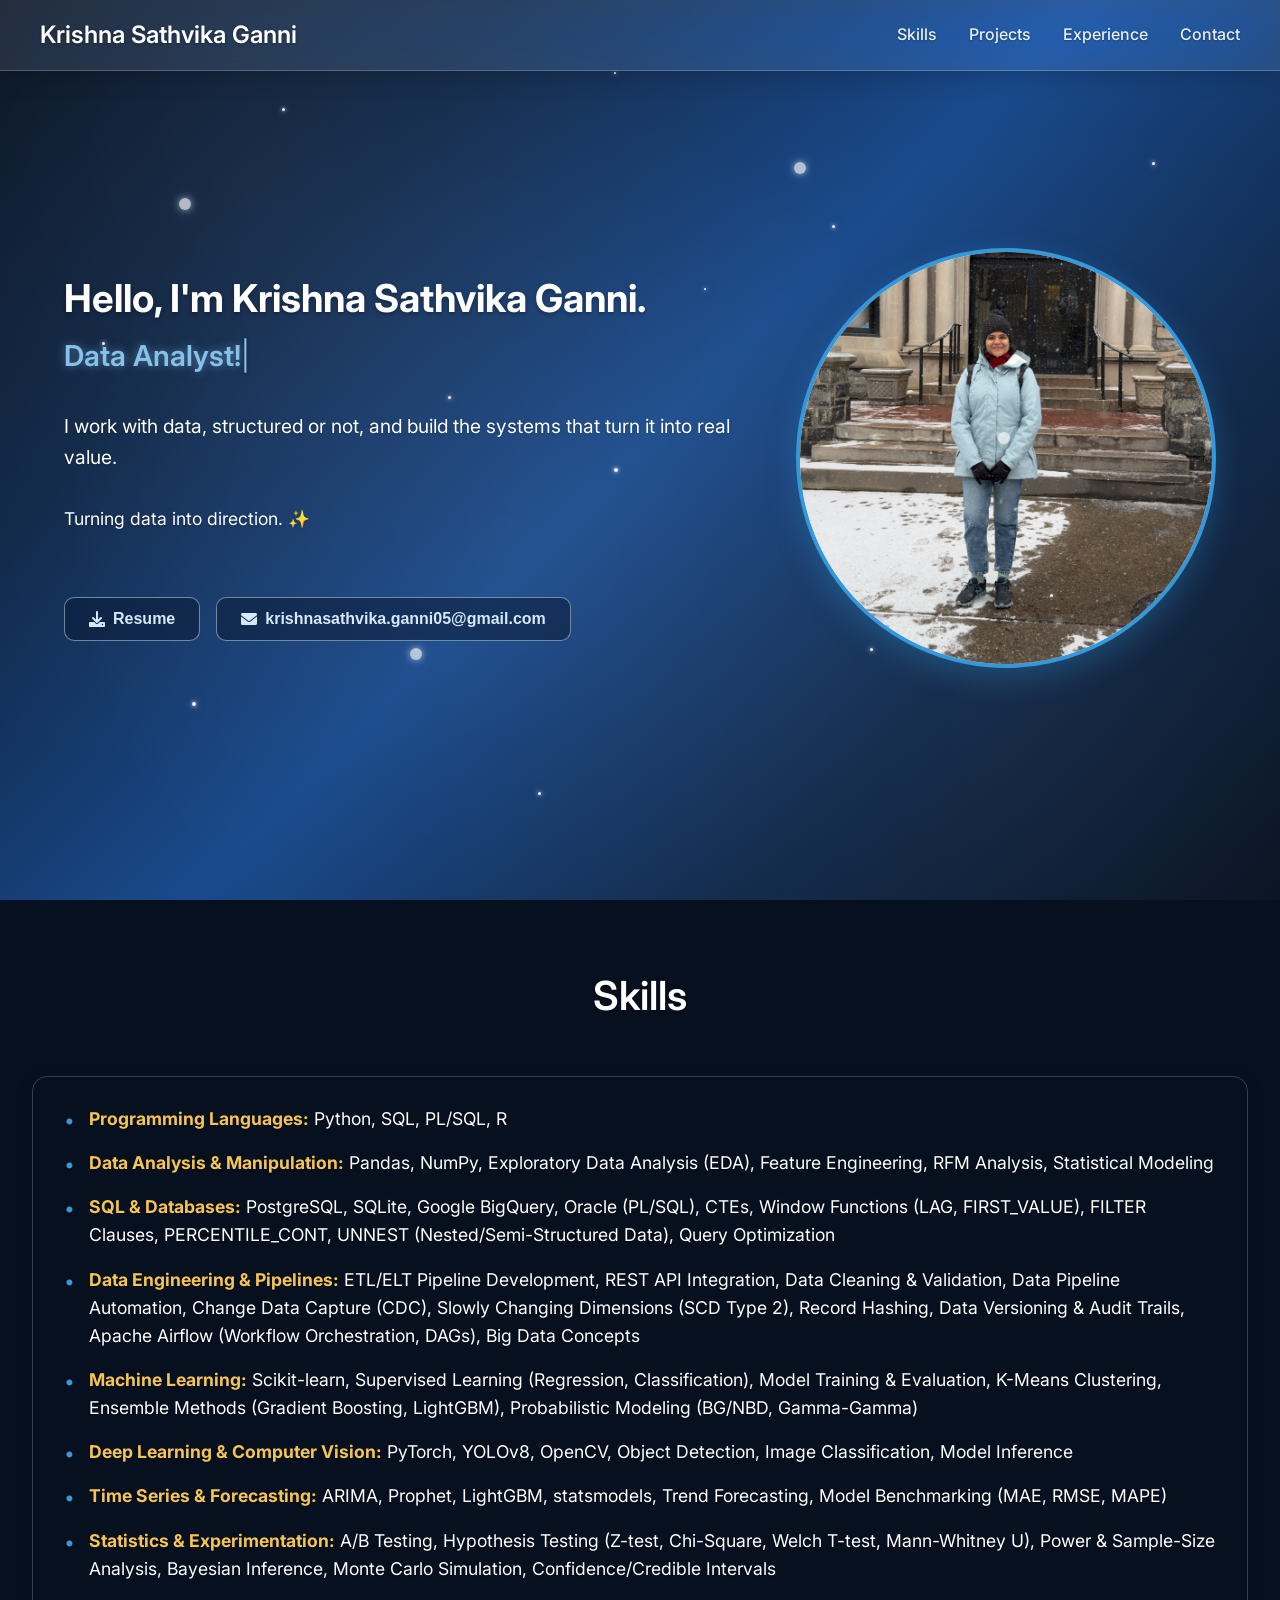
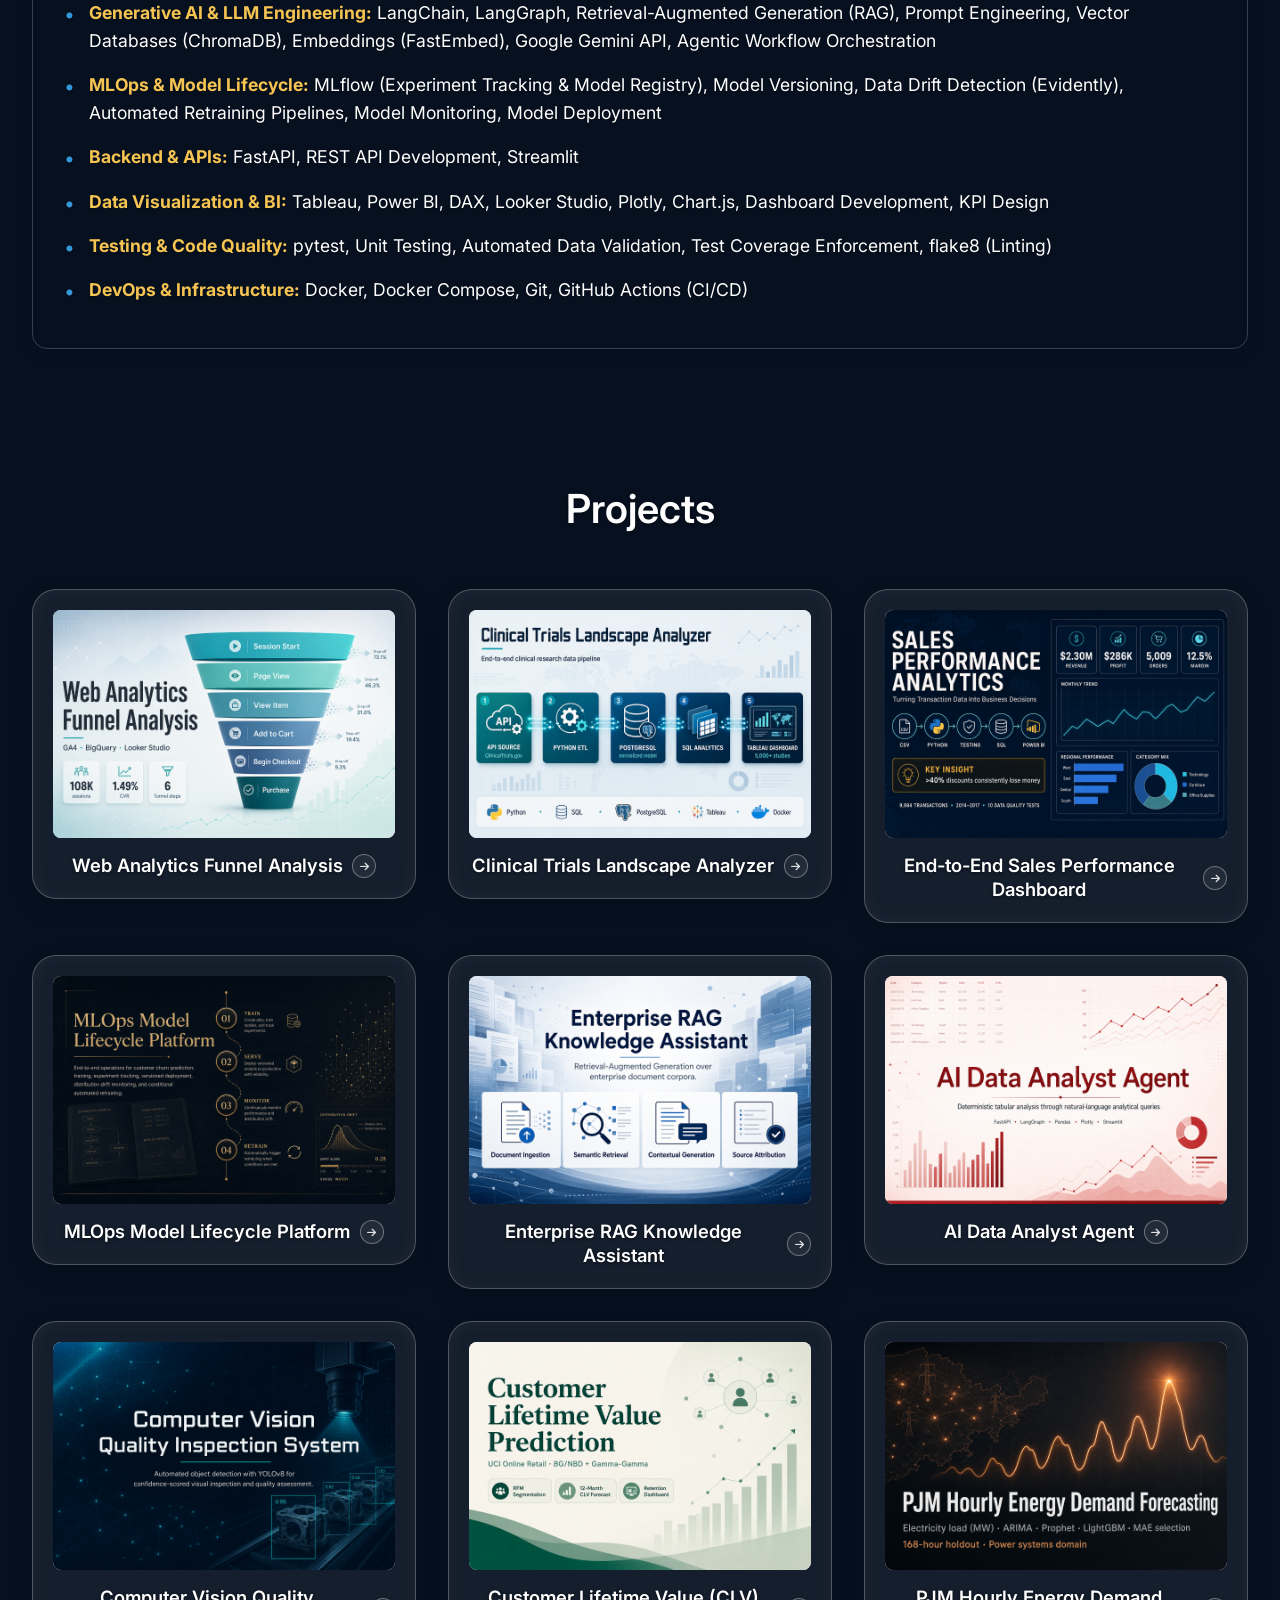
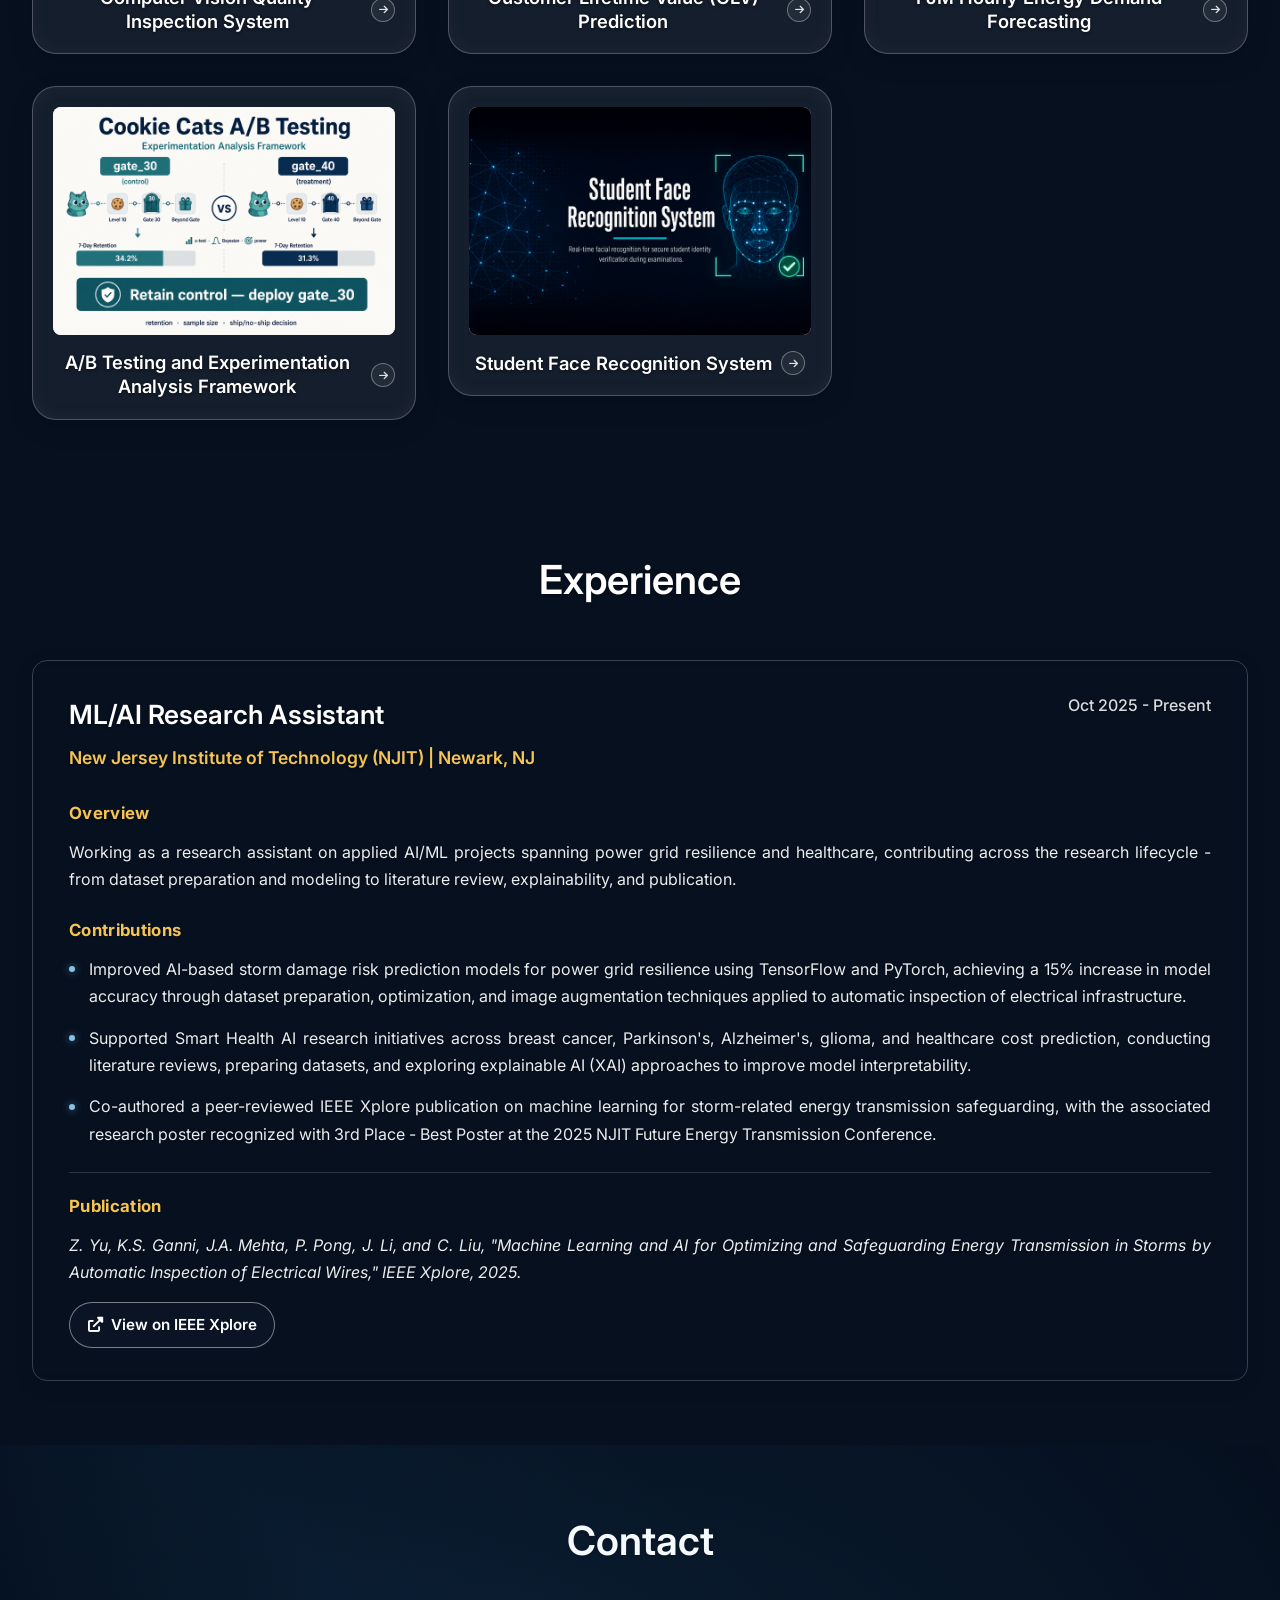
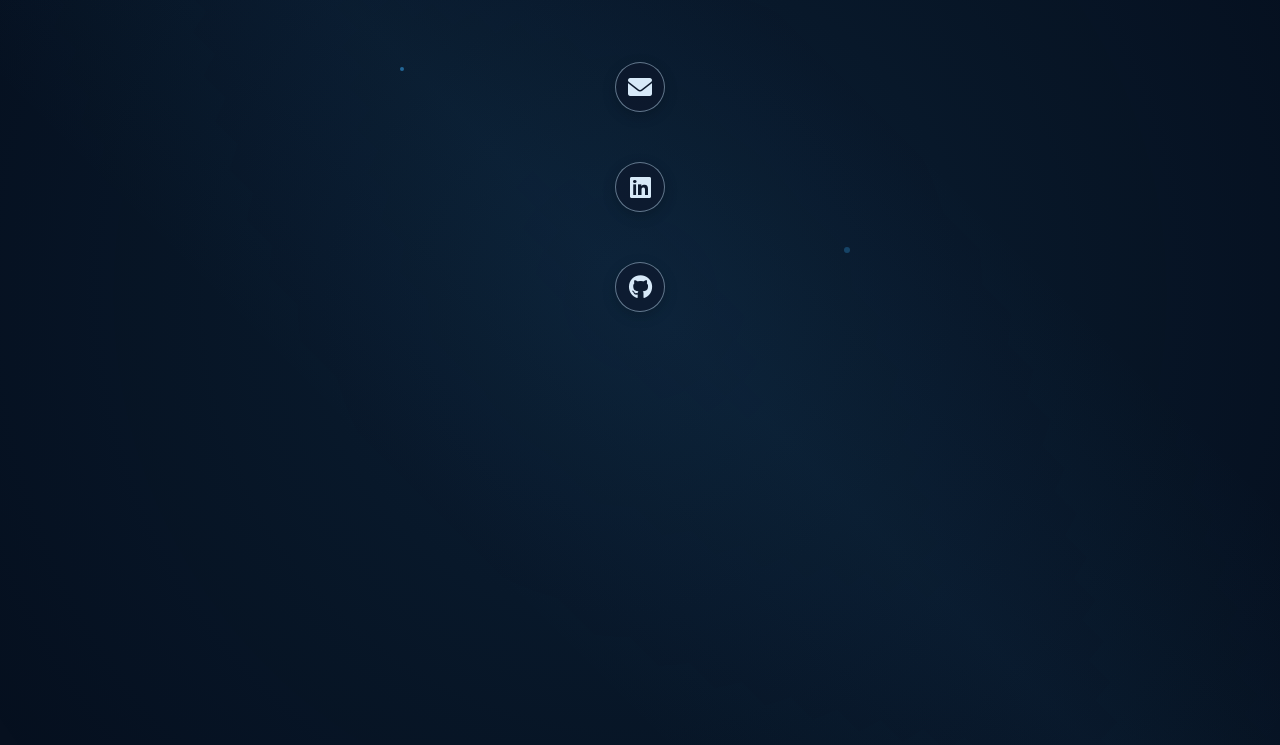
==== index.html @ b4634779 "Update Portfolio" ====
<!DOCTYPE html>
<html lang="en">
<head>
    <meta charset="UTF-8">
    <meta name="viewport" content="width=device-width, initial-scale=1.0">
    <title>Krishna Sathvika Ganni - Portfolio</title>
    <link rel="stylesheet" href="styles.css?v=32">
    <link href="https://cdnjs.cloudflare.com/ajax/libs/font-awesome/6.0.0/css/all.min.css" rel="stylesheet">
    <link href="https://fonts.googleapis.com/css2?family=Inter:wght@300;400;500;600;700&display=swap" rel="stylesheet">
</head>
<body>
    <!-- Fixed page backdrop so the frosted nav can blur it on every section -->
    <div class="site-backdrop" aria-hidden="true"></div>

    <!-- Circles only -->
    <div class="animated-shapes">
        <div class="circle shape"></div>
        <div class="circle shape"></div>
        <div class="circle shape"></div>
        <div class="circle shape"></div>
    </div>

    <!-- Floating dots -->
    <div class="floating-particles">
        <div class="particle"></div>
        <div class="particle"></div>
        <div class="particle"></div>
        <div class="particle"></div>
        <div class="particle"></div>
        <div class="particle"></div>
        <div class="particle"></div>
        <div class="particle"></div>
        <div class="particle"></div>
        <div class="particle"></div>
        <div class="particle"></div>
        <div class="particle"></div>
    </div>

    <!-- Navigation Bar -->
    <nav class="navbar">
        <div class="nav-container">
            <a href="#home" class="nav-logo">Krishna Sathvika Ganni</a>
            <ul class="nav-menu">
                <li class="nav-item">
                    <a href="#skills" class="nav-link">Skills</a>
                </li>
                <li class="nav-item">
                    <a href="#projects" class="nav-link">Projects</a>
                </li>
                <li class="nav-item">
                    <a href="#experience" class="nav-link">Experience</a>
                </li>
                <li class="nav-item">
                    <a href="#contact" class="nav-link">Contact</a>
                </li>
            </ul>
        </div>
    </nav>

    <!-- Main Content -->
    <main class="main-content">
        <!-- Home Section -->
        <section id="home" class="section">
            <div class="section-container">
                <div class="home-container">
                    <div class="home-left">
                        <div class="greeting">
                            <h1>Hello, I'm Krishna Sathvika Ganni.</h1>
                            <h2 class="role-line"><span id="typed-role"></span><span class="typing-cursor">|</span></h2>
                        </div>
                        <div class="summary-container">
                            <p class="summary">I work with data, structured or not, and build the systems that turn it into real value.</p>
                        </div>
                        <div class="tagline">
                            <p class="tagline">Turning data into direction. ✨</p>
                        </div>
                        <div class="action-buttons">
                            <button class="btn btn-secondary" onclick="downloadResume()">
                                <i class="fas fa-download"></i> Resume
                            </button>
                            <button class="btn btn-secondary" onclick="openMail()">
                                <i class="fas fa-envelope"></i> krishnasathvika.ganni05@gmail.com
                            </button>
                        </div>
                    </div>
                    <div class="home-right">
                        <div class="profile-image">
                            <img src="assets/images/profile.jpg" alt="Krishna Sathvika Ganni" />
                        </div>
                    </div>
                </div>
            </div>
        </section>

        <!-- Skills Section -->
        <section id="skills" class="section reveal-section">
            <div class="section-container">
                <h2 class="section-title reveal-title">Skills</h2>
                <div class="skills-box reveal-content">
                    <div class="skills-content">
                        <ul class="skills-list">
                            <li><strong>Programming Languages:</strong> Python, SQL, PL/SQL, R</li>
                            <li><strong>Data Analysis &amp; Manipulation:</strong> Pandas, NumPy, Exploratory Data Analysis (EDA), Feature Engineering, RFM Analysis, Statistical Modeling</li>
                            <li><strong>SQL &amp; Databases:</strong> PostgreSQL, SQLite, Google BigQuery, Oracle (PL/SQL), CTEs, Window Functions (LAG, FIRST_VALUE), FILTER Clauses, PERCENTILE_CONT, UNNEST (Nested/Semi-Structured Data), Query Optimization</li>
                            <li><strong>Data Engineering &amp; Pipelines:</strong> ETL/ELT Pipeline Development, REST API Integration, Data Cleaning &amp; Validation, Data Pipeline Automation, Change Data Capture (CDC), Slowly Changing Dimensions (SCD Type 2), Record Hashing, Data Versioning &amp; Audit Trails, Apache Airflow (Workflow Orchestration, DAGs), Big Data Concepts</li>
                            <li><strong>Machine Learning:</strong> Scikit-learn, Supervised Learning (Regression, Classification), Model Training &amp; Evaluation, K-Means Clustering, Ensemble Methods (Gradient Boosting, LightGBM), Probabilistic Modeling (BG/NBD, Gamma-Gamma)</li>
                            <li><strong>Deep Learning &amp; Computer Vision:</strong> PyTorch, YOLOv8, OpenCV, Object Detection, Image Classification, Model Inference</li>
                            <li><strong>Time Series &amp; Forecasting:</strong> ARIMA, Prophet, LightGBM, statsmodels, Trend Forecasting, Model Benchmarking (MAE, RMSE, MAPE)</li>
                            <li><strong>Statistics &amp; Experimentation:</strong> A/B Testing, Hypothesis Testing (Z-test, Chi-Square, Welch T-test, Mann-Whitney U), Power &amp; Sample-Size Analysis, Bayesian Inference, Monte Carlo Simulation, Confidence/Credible Intervals</li>
                            <li><strong>Generative AI &amp; LLM Engineering:</strong> LangChain, LangGraph, Retrieval-Augmented Generation (RAG), Prompt Engineering, Vector Databases (ChromaDB), Embeddings (FastEmbed), Google Gemini API, Agentic Workflow Orchestration</li>
                            <li><strong>MLOps &amp; Model Lifecycle:</strong> MLflow (Experiment Tracking &amp; Model Registry), Model Versioning, Data Drift Detection (Evidently), Automated Retraining Pipelines, Model Monitoring, Model Deployment</li>
                            <li><strong>Backend &amp; APIs:</strong> FastAPI, REST API Development, Streamlit</li>
                            <li><strong>Data Visualization &amp; BI:</strong> Tableau, Power BI, DAX, Looker Studio, Plotly, Chart.js, Dashboard Development, KPI Design</li>
                            <li><strong>Testing &amp; Code Quality:</strong> pytest, Unit Testing, Automated Data Validation, Test Coverage Enforcement, flake8 (Linting)</li>
                            <li><strong>DevOps &amp; Infrastructure:</strong> Docker, Docker Compose, Git, GitHub Actions (CI/CD)</li>
                        </ul>
                    </div>
                </div>
            </div>
        </section>

        <!-- Projects Section -->
        <section id="projects" class="section reveal-section">
            <div class="section-container">
                <h2 class="section-title reveal-title">Projects</h2>
                <div class="projects-grid reveal-content">
                    <div class="project-item" data-project="1">
                        <div class="project-image">
                            <img src="assets/images/web-analytics-funnel.png" alt="Web Analytics Funnel Analysis" />
                        </div>
                        <div class="project-header">
                            <h3 class="project-name">Web Analytics Funnel Analysis</h3>
                            <span class="expand-hint" aria-hidden="true"><i class="fas fa-arrow-right"></i></span>
                        </div>
                        <div class="project-description" style="display: none;">
                            <p class="project-tech-line"><strong>Tech:</strong> SQL, BigQuery, Python, Looker Studio, pytest, GitHub Actions</p>
                            <ul class="project-points">
                                <li>Analyzed 108,285 real e-commerce sessions from Google's public GA4 dataset using BigQuery, writing SQL with CTEs, window functions (LAG, FIRST_VALUE), and nested UNNEST operations to parse GA4's semi-structured event-parameter schema rather than working from a pre-flattened table.</li>
                                <li>Modeled a 6-step session-based conversion funnel (session start → purchase), constructing session-level entities from raw event data and calculating both step-by-step and cumulative conversion rates; the analysis identified the largest drop-off between page view and item view (73.64% of sessions), with an overall conversion rate of 1.49%.</li>
                                <li>Automated the query-to-export workflow with Python (google-cloud-bigquery, gspread), validated pipeline outputs with a pytest suite covering data structure and value ranges, and enforced code quality with flake8 linting, all run through GitHub Actions CI on every push.</li>
                                <li>Visualized acquisition channels, funnel performance, session behavior, and revenue by channel in an interactive Looker Studio dashboard.</li>
                            </ul>
                            <div class="project-dashboard">
                                <h4 class="dashboard-label">Dashboard</h4>
                                <img src="assets/images/web-analytics-dashboard.png" alt="Looker Studio dashboard for Web Analytics Funnel Analysis" />
                            </div>
                            <div class="project-links">
                                <a href="https://github.com/ksganni/Web-Analytics-Funnel-Analysis" target="_blank" rel="noopener noreferrer" class="project-link">
                                    <i class="fab fa-github"></i> View on GitHub
                                </a>
                            </div>
                        </div>
                    </div>

                    <div class="project-item" data-project="2">
                        <div class="project-image">
                            <img src="assets/images/clinical-trials-analyzer.png" alt="Clinical Trials Landscape Analyzer" />
                        </div>
                        <div class="project-header">
                            <h3 class="project-name">Clinical Trials Landscape Analyzer</h3>
                            <span class="expand-hint" aria-hidden="true"><i class="fas fa-arrow-right"></i></span>
                        </div>
                        <div class="project-description" style="display: none;">
                            <p class="project-tech-line"><strong>Tech:</strong> Python, PostgreSQL, SQL, Tableau, Docker, Apache Airflow, GitHub Actions, pytest</p>
                            <ul class="project-points">
                                <li>Built a full ingestion pipeline that pulls live study data from the ClinicalTrials.gov REST API v2, parses nested JSON responses, and loads 5,000+ trials into a normalized PostgreSQL schema (4 relational tables with foreign keys and indexes), using batched upserts so re-running the pipeline updates records instead of duplicating them.</li>
                                <li>Implemented an incremental Change Data Capture (CDC) pipeline using SHA-256 record hashing and field-level diffing across 11 tracked attributes to detect inserted, updated, and missing trials between daily snapshots.</li>
                                <li>Built SCD Type 2 historical versioning (trials_history with effective_from/effective_to/is_current) to preserve a full change history of trial status, enrollment, and phase, with dedicated historical SQL views (status transitions, enrollment deltas, multi-version trials, pipeline health).</li>
                                <li>Orchestrated the daily incremental CDC + SCD2 pipeline with Apache Airflow (scheduled DAG, 0 6 * * * UTC), alongside the original full-refresh ETL path.</li>
                                <li>Wrote 12 SQL analytics views using window functions, FILTER clauses, and PERCENTILE_CONT to analyze trial completion and termination rates by phase, sponsor mix (industry/academic/government), geographic distribution, and enrollment statistics.</li>
                                <li>Connected the database directly to an interactive Tableau dashboard for exploring trial activity by disease area, phase, sponsor, and enrollment without writing SQL.</li>
                                <li>Containerized the system with Docker Compose (Postgres, ETL, Adminer services) and set up a GitHub Actions CI pipeline running unit tests with coverage, a Docker build, and a live integration ETL against 50 studies on every push.</li>
                                <li>Grew the test suite from 34 to 72 tests, covering hashing, CDC detection, SCD2 application, and snapshot/orchestration logic.</li>
                            </ul>
                            <div class="project-dashboard">
                                <h4 class="dashboard-label">Dashboard</h4>
                                <img src="assets/images/clinical-trials-dashboard.png" alt="Tableau dashboard for Clinical Trials Landscape Analyzer" />
                            </div>
                            <div class="project-links">
                                <a href="https://github.com/ksganni/Clinical-Trials-Analyzer" target="_blank" rel="noopener noreferrer" class="project-link">
                                    <i class="fab fa-github"></i> View on GitHub
                                </a>
                            </div>
                        </div>
                    </div>

                    <div class="project-item" data-project="3">
                        <div class="project-image">
                            <img src="assets/images/sales-performance-dashboard.png" alt="End-to-End Sales Performance Dashboard" />
                        </div>
                        <div class="project-header">
                            <h3 class="project-name">End-to-End Sales Performance Dashboard</h3>
                            <span class="expand-hint" aria-hidden="true"><i class="fas fa-arrow-right"></i></span>
                        </div>
                        <div class="project-description" style="display: none;">
                            <p class="project-tech-line"><strong>Tech:</strong> Python, Pandas, SQL (SQLite), Power BI, DAX, pytest, GitHub Actions</p>
                            <ul class="project-points">
                                <li>Cleaned and transformed 9,994 raw transactional sales records through a 7-step Python/Pandas pipeline (standardizing columns, fixing data types, handling missing values, removing duplicates, and engineering new features like profit margin, discount buckets, and days-to-ship).</li>
                                <li>Validated output quality with a 10-check pytest suite (null checks, valid ranges, duplicate detection, valid region/year values), integrated into a GitHub Actions CI pipeline that regenerates the dataset and reruns tests on every push.</li>
                                <li>Wrote SQL queries analyzing regional performance, category and sub-category profitability, monthly/quarterly trends, and the relationship between discounting and profit - surfacing a clear insight that discounts above 40% consistently produced negative profit.</li>
                                <li>Built an interactive Power BI dashboard with KPI cards, trend charts, and a discount-vs-profit scatter plot, using custom DAX measures (including a month-over-month revenue growth calculation with CALCULATE and DATEADD) for time-intelligence reporting.</li>
                            </ul>
                            <div class="project-dashboard">
                                <h4 class="dashboard-label">Dashboard</h4>
                                <img src="assets/images/sales-powerbi-dashboard.png" alt="Power BI dashboard for End-to-End Sales Performance Dashboard" />
                            </div>
                            <div class="project-links">
                                <a href="https://github.com/ksganni/Sales_dashboard" target="_blank" rel="noopener noreferrer" class="project-link">
                                    <i class="fab fa-github"></i> View on GitHub
                                </a>
                            </div>
                        </div>
                    </div>

                    <div class="project-item" data-project="4">
                        <div class="project-image">
                            <img src="assets/images/mlops-lifecycle-platform.png" alt="MLOps Model Lifecycle Platform" />
                        </div>
                        <div class="project-header">
                            <h3 class="project-name">MLOps Model Lifecycle Platform</h3>
                            <span class="expand-hint" aria-hidden="true"><i class="fas fa-arrow-right"></i></span>
                        </div>
                        <div class="project-description" style="display: none;">
                            <p class="project-tech-line"><strong>Tech:</strong> Python, scikit-learn, MLflow, FastAPI, Evidently, PostgreSQL, Docker, pytest, GitHub Actions</p>
                            <ul class="project-points">
                                <li>Built a training pipeline (scikit-learn Random Forest with StandardScaler preprocessing) that logs parameters, accuracy, and weighted F1 score to MLflow, registers each trained model as a new version, and saves a local artifact for API serving.</li>
                                <li>Implemented drift detection using Evidently's DataDriftPreset, comparing a reference dataset against incoming production-like data and computing a drift share against a configurable threshold, with full HTML/JSON report generation.</li>
                                <li>Designed an automated retraining workflow that re-aligns training data with the latest customer cohort, retrains and re-registers the model when drift is detected, and re-checks drift afterward to confirm it falls back near zero.</li>
                                <li>Exposed the full lifecycle through a FastAPI service with 10+ endpoints (prediction, drift checks, cohort simulation, retraining, dataset preview) and two HTML dashboards, containerized the stack (API, MLflow, PostgreSQL) with Docker Compose, and validated it with 31 automated tests enforcing 100% source coverage in GitHub Actions CI.</li>
                            </ul>
                            <div class="project-links">
                                <a href="https://github.com/ksganni/mlops-model-lifecycle-platform" target="_blank" rel="noopener noreferrer" class="project-link">
                                    <i class="fab fa-github"></i> View on GitHub
                                </a>
                                <a href="https://youtu.be/v9UdGIWS66Y" target="_blank" rel="noopener noreferrer" class="project-link">
                                    <i class="fab fa-youtube"></i> UI Demo
                                </a>
                            </div>
                        </div>
                    </div>

                    <div class="project-item" data-project="5">
                        <div class="project-image">
                            <img src="assets/images/rag-knowledge-assistant.png" alt="Enterprise RAG Knowledge Assistant" />
                        </div>
                        <div class="project-header">
                            <h3 class="project-name">Enterprise RAG Knowledge Assistant</h3>
                            <span class="expand-hint" aria-hidden="true"><i class="fas fa-arrow-right"></i></span>
                        </div>
                        <div class="project-description" style="display: none;">
                            <p class="project-tech-line"><strong>Tech:</strong> Python, FastAPI, LangChain, ChromaDB, FastEmbed, Google Gemini, Streamlit, pytest, GitHub Actions</p>
                            <ul class="project-points">
                                <li>Built a document ingestion pipeline supporting PDF, TXT, and DOCX files, preserving page-number metadata and chunking text with LangChain's recursive character splitter (800 characters, 120-character overlap) for retrieval.</li>
                                <li>Implemented a persistent vector search layer using local FastEmbed embeddings and ChromaDB, exposed through a FastAPI REST API with endpoints for document upload, deletion, listing, and question-answering.</li>
                                <li>Designed a multi-model Gemini fallback chain with explicit handling for quota limits, model-not-found errors, and transient failures, degrading gracefully to a retrieval-only mode that returns ranked source passages instead of an error when the LLM is unavailable.</li>
                                <li>Validated the system with a pytest suite covering document chunking correctness and full API integration (upload - ask - delete), integrated into a GitHub Actions CI pipeline that runs on every push without requiring a live Gemini API key, and delivered through an interactive Streamlit dashboard.</li>
                            </ul>
                            <div class="project-links">
                                <a href="https://github.com/ksganni/Enterprise-RAG-Knowledge-Assistant" target="_blank" rel="noopener noreferrer" class="project-link">
                                    <i class="fab fa-github"></i> View on GitHub
                                </a>
                                <a href="https://youtu.be/VZ_NKIzeFlc" target="_blank" rel="noopener noreferrer" class="project-link">
                                    <i class="fab fa-youtube"></i> UI Demo
                                </a>
                            </div>
                        </div>
                    </div>

                    <div class="project-item" data-project="6">
                        <div class="project-image">
                            <img src="assets/images/ai-data-analyst-agent.png" alt="AI Data Analyst Agent" />
                        </div>
                        <div class="project-header">
                            <h3 class="project-name">AI Data Analyst Agent</h3>
                            <span class="expand-hint" aria-hidden="true"><i class="fas fa-arrow-right"></i></span>
                        </div>
                        <div class="project-description" style="display: none;">
                            <p class="project-tech-line"><strong>Tech:</strong> Python, LangGraph, Pandas, NumPy, Plotly, FastAPI, Streamlit, Google Gemini, pytest, Docker, GitHub Actions</p>
                            <ul class="project-points">
                                <li>Orchestrated a 4-node LangGraph workflow (load - analyze - visualize - explain) that ingests uploaded CSV/Excel files and classifies natural-language questions into one of four analysis types using deterministic keyword rules.</li>
                                <li>Implemented core analysis functions in Pandas and NumPy - top-metric ranking by group, monthly trend aggregation, next-month forecasting via least-squares linear trend (np.polyfit), and descriptive statistics - with automatic column detection so the same functions generalize across different datasets.</li>
                                <li>Integrated Google Gemini strictly for post-hoc explanatory synthesis of already-computed results, with automatic fallback to the deterministic local answer when the API is rate-limited or unavailable, keeping all numerical output reproducible and LLM-independent.</li>
                                <li>Built a FastAPI backend and Streamlit frontend with Plotly visualizations, validated the system with a pytest suite (analysis functions, query classification, upload, and end-to-end query handling), and deployed it via Docker Compose and GitHub Actions CI to a live Render instance.</li>
                            </ul>
                            <div class="project-links">
                                <a href="https://github.com/ksganni/AI-Data-Analyst-Agent" target="_blank" rel="noopener noreferrer" class="project-link">
                                    <i class="fab fa-github"></i> View on GitHub
                                </a>
                                <a href="https://ai-data-analyst-ui.onrender.com/" target="_blank" rel="noopener noreferrer" class="project-link">
                                    <i class="fas fa-external-link-alt"></i> Live Application
                                </a>
                                <a href="https://youtu.be/LLO1I3NHO_c" target="_blank" rel="noopener noreferrer" class="project-link">
                                    <i class="fab fa-youtube"></i> Video Walkthrough
                                </a>
                            </div>
                        </div>
                    </div>

                    <div class="project-item" data-project="7">
                        <div class="project-image">
                            <img src="assets/images/cv-quality-inspection.png" alt="Computer Vision Quality Inspection System" />
                        </div>
                        <div class="project-header">
                            <h3 class="project-name">Computer Vision Quality Inspection System</h3>
                            <span class="expand-hint" aria-hidden="true"><i class="fas fa-arrow-right"></i></span>
                        </div>
                        <div class="project-description" style="display: none;">
                            <p class="project-tech-line"><strong>Tech:</strong> Python, YOLOv8, PyTorch, OpenCV, NumPy, FastAPI, Streamlit, pytest, Docker, GitHub Actions</p>
                            <ul class="project-points">
                                <li>Built a shared YOLOv8 inference layer (detector.py) that runs object detection on uploaded images, parsing class labels, bounding boxes, and per-detection confidence scores, and generating an annotated output image using OpenCV.</li>
                                <li>Implemented a quality-grading function that converts average detection confidence into a categorical grade (Good &gt;=70%, Fair 45-70%, Poor &lt;45%, Needs Review for no detections), validated with a dedicated pytest suite covering all four grading outcomes.</li>
                                <li>Deployed the Streamlit interface live on Streamlit Community Cloud for public demonstration, containerized the full application with Docker Compose (API + UI services), and set up a GitHub Actions CI pipeline that runs the pytest suite and generates a demonstration-mode evaluation report on every push; also included training/evaluation scripts (train.py, evaluate.py) to support replacing the pretrained COCO-class baseline with a custom-trained defect-detection model.</li>
                            </ul>
                            <div class="project-links">
                                <a href="https://github.com/ksganni/Computer-Vision-Quality-Inspection" target="_blank" rel="noopener noreferrer" class="project-link">
                                    <i class="fab fa-github"></i> View on GitHub
                                </a>
                                <a href="https://computer-vision-quality-inspection.streamlit.app/" target="_blank" rel="noopener noreferrer" class="project-link">
                                    <i class="fas fa-external-link-alt"></i> Live Demo
                                </a>
                                <a href="https://youtu.be/Q--L_X0D3fg" target="_blank" rel="noopener noreferrer" class="project-link">
                                    <i class="fab fa-youtube"></i> Video Walkthrough
                                </a>
                            </div>
                        </div>
                    </div>

                    <div class="project-item" data-project="8">
                        <div class="project-image">
                            <img src="assets/images/clv-prediction.png" alt="Customer Lifetime Value (CLV) Prediction" />
                        </div>
                        <div class="project-header">
                            <h3 class="project-name">Customer Lifetime Value (CLV) Prediction</h3>
                            <span class="expand-hint" aria-hidden="true"><i class="fas fa-arrow-right"></i></span>
                        </div>
                        <div class="project-description" style="display: none;">
                            <p class="project-tech-line"><strong>Tech:</strong> Python, Pandas, Lifetimes (BG/NBD, Gamma-Gamma), Scikit-learn, Chart.js, Docker, pytest, GitHub Actions</p>
                            <ul class="project-points">
                                <li>Built a data cleaning and RFM (Recency, Frequency, Monetary) feature pipeline from raw UCI Online Retail transaction records, handling returns/cancellations and computing per-customer purchase history summaries.</li>
                                <li>Fit probabilistic BG/NBD and Gamma-Gamma models (via the Lifetimes library) to predict future purchase frequency and average spend, combining them into a 12-month CLV estimate per customer, with convergence-retry logic and outlier capping for model stability.</li>
                                <li>Segmented customers into five value-based groups (Champions, Loyal, Potential, At-Risk, Lost) using rule-based RFM/CLV logic, with an optional Scikit-learn K-Means clustering alternative.</li>
                                <li>Validated the pipeline with 36 automated tests, containerized it with Docker, and ran it through GitHub Actions CI (synthetic-data fallback + full pipeline execution on every push); exported results to CSV and an interactive Chart.js-based HTML dashboard, with CSVs also importable into Power BI or Tableau.</li>
                            </ul>
                            <div class="project-links">
                                <a href="https://github.com/ksganni/CLV-Prediction" target="_blank" rel="noopener noreferrer" class="project-link">
                                    <i class="fab fa-github"></i> View on GitHub
                                </a>
                                <a href="https://www.youtube.com/watch?v=ixFJUB1APd0" target="_blank" rel="noopener noreferrer" class="project-link">
                                    <i class="fab fa-youtube"></i> Demo
                                </a>
                            </div>
                        </div>
                    </div>

                    <div class="project-item" data-project="9">
                        <div class="project-image">
                            <img src="assets/images/pjm-energy-forecasting.png" alt="PJM Hourly Energy Demand Forecasting" />
                        </div>
                        <div class="project-header">
                            <h3 class="project-name">PJM Hourly Energy Demand Forecasting</h3>
                            <span class="expand-hint" aria-hidden="true"><i class="fas fa-arrow-right"></i></span>
                        </div>
                        <div class="project-description" style="display: none;">
                            <p class="project-tech-line"><strong>Tech:</strong> Python, ARIMA (statsmodels), Prophet, LightGBM, Scikit-learn, FastAPI, Streamlit, Docker, pytest, GitHub Actions</p>
                            <ul class="project-points">
                                <li>Built a time-ordered data pipeline for PJM hourly electricity load (PJME_MW), holding out the final 168 hours as a leakage-free test window and engineering lag (24/48/168-hour) and rolling-mean features for the machine learning model.</li>
                                <li>Trained and compared three forecasting approaches on identical training data - ARIMA (classical linear baseline), Prophet (additive trend/seasonality, with Holt-Winters fallback), and LightGBM (gradient boosting on lag/calendar features, with HistGradientBoosting fallback) - selecting the model with the lowest test MAE.</li>
                                <li>Achieved a 2.33% MAPE with the gradient-boosting model on the held-out week, substantially outperforming ARIMA (5.83% MAPE) and Prophet (7.35% MAPE).</li>
                                <li>Served results through a FastAPI REST API (/health, /metrics, /best-model, /forecast) and a live-deployed Streamlit dashboard, validated with pytest, containerized with Docker Compose, and run through GitHub Actions CI (tests + full pipeline smoke test with artifact verification on every push).</li>
                            </ul>
                            <div class="project-links">
                                <a href="https://github.com/ksganni/PJM-Energy-Demand-Forecasting" target="_blank" rel="noopener noreferrer" class="project-link">
                                    <i class="fab fa-github"></i> View on GitHub
                                </a>
                                <a href="https://pjm-energy-demand-forecasting.streamlit.app/" target="_blank" rel="noopener noreferrer" class="project-link">
                                    <i class="fas fa-external-link-alt"></i> Live Dashboard
                                </a>
                                <a href="https://youtu.be/U-NrF9TDNgs" target="_blank" rel="noopener noreferrer" class="project-link">
                                    <i class="fab fa-youtube"></i> Video Walkthrough
                                </a>
                            </div>
                        </div>
                    </div>

                    <div class="project-item" data-project="10">
                        <div class="project-image">
                            <img src="assets/images/ab-testing-cookie-cats.png" alt="A/B Testing and Experimentation Analysis Framework" />
                        </div>
                        <div class="project-header">
                            <h3 class="project-name">A/B Testing and Experimentation Analysis Framework</h3>
                            <span class="expand-hint" aria-hidden="true"><i class="fas fa-arrow-right"></i></span>
                        </div>
                        <div class="project-description" style="display: none;">
                            <p class="project-tech-line"><strong>Tech:</strong> Python, SciPy, statsmodels, NumPy, Pandas, Docker, pytest, GitHub Actions</p>
                            <ul class="project-points">
                                <li>Built a reusable A/B testing framework and applied it to the Cookie Cats gate-placement experiment (~90,000 players), computing retention lift between a control arm (gate at level 30) and treatment arm (gate at level 40).</li>
                                <li>Implemented four frequentist hypothesis tests (two-proportion z-test, chi-square test of independence, Welch t-test, Mann-Whitney U) alongside a power/sample-size analysis (statsmodels NormalIndPower) for a 1-percentage-point minimum detectable effect at 80% power.</li>
                                <li>Implemented a Bayesian Beta-Binomial comparison (Monte Carlo posterior sampling) to estimate P(treatment &gt; control) and a 95% credible interval for the lift, combining it with frequentist results through a dual-evidence decision rule that recommends deploying treatment, retaining control, or flags the result as inconclusive.</li>
                                <li>On the primary 7-day retention endpoint, the framework recommended retaining control over deploying treatment; automated the full pipeline (data - stats - Markdown report and figures), validated with a pytest suite, containerized with Docker, and run through GitHub Actions CI on every push.</li>
                            </ul>
                            <div class="project-links">
                                <a href="https://github.com/ksganni/A-B-testing-cookie-cats" target="_blank" rel="noopener noreferrer" class="project-link">
                                    <i class="fab fa-github"></i> View on GitHub
                                </a>
                            </div>
                        </div>
                    </div>

                    <div class="project-item" data-project="11">
                        <div class="project-image">
                            <img src="assets/images/student-face-recognition.png" alt="Student Face Recognition System" />
                        </div>
                        <div class="project-header">
                            <h3 class="project-name">Student Face Recognition System</h3>
                            <span class="expand-hint" aria-hidden="true"><i class="fas fa-arrow-right"></i></span>
                        </div>
                        <div class="project-description" style="display: none;">
                            <p class="project-tech-line"><strong>Tech:</strong> Python, Flask, MySQL, Machine Learning</p>
                            <ul class="project-points">
                                <li>Collaborated in a team to develop a facial recognition system to verify student identity during exams.</li>
                                <li>Implemented real-time facial recognition using machine learning algorithms, ensuring secure authentication.</li>
                                <li>Integrated live photo verification with a MySQL-backed database for backend validation.</li>
                                <li>Helped reduce impersonation risks and enhanced academic assessment integrity through automated student verification.</li>
                            </ul>
                        </div>
                    </div>

                </div>
            </div>
        </section>

        <!-- Experience Section -->
        <section id="experience" class="section reveal-section">
            <div class="section-container">
                <h2 class="section-title reveal-title">Experience</h2>
                <div class="experience-box reveal-content">
                    <div class="experience-header">
                        <h3 class="experience-title">ML/AI Research Assistant</h3>
                        <span class="experience-date">Oct 2025 - Present</span>
                    </div>
                    <div class="experience-company">New Jersey Institute of Technology (NJIT) | Newark, NJ</div>

                    <div class="experience-block">
                        <h4 class="experience-subtitle">Overview</h4>
                        <p>Working as a research assistant on applied AI/ML projects spanning power grid resilience and healthcare, contributing across the research lifecycle - from dataset preparation and modeling to literature review, explainability, and publication.</p>
                    </div>

                    <div class="experience-block">
                        <h4 class="experience-subtitle">Contributions</h4>
                        <ul class="experience-points">
                            <li>Improved AI-based storm damage risk prediction models for power grid resilience using TensorFlow and PyTorch, achieving a 15% increase in model accuracy through dataset preparation, optimization, and image augmentation techniques applied to automatic inspection of electrical infrastructure.</li>
                            <li>Supported Smart Health AI research initiatives across breast cancer, Parkinson's, Alzheimer's, glioma, and healthcare cost prediction, conducting literature reviews, preparing datasets, and exploring explainable AI (XAI) approaches to improve model interpretability.</li>
                            <li>Co-authored a peer-reviewed IEEE Xplore publication on machine learning for storm-related energy transmission safeguarding, with the associated research poster recognized with 3rd Place - Best Poster at the 2025 NJIT Future Energy Transmission Conference.</li>
                        </ul>
                    </div>

                    <div class="experience-block experience-publication">
                        <h4 class="experience-subtitle">Publication</h4>
                        <p class="publication-citation">Z. Yu, K.S. Ganni, J.A. Mehta, P. Pong, J. Li, and C. Liu, "Machine Learning and AI for Optimizing and Safeguarding Energy Transmission in Storms by Automatic Inspection of Electrical Wires," IEEE Xplore, 2025.</p>
                        <a href="https://ieeexplore.ieee.org/document/11380552" target="_blank" rel="noopener noreferrer" class="publication-link">
                            <i class="fas fa-external-link-alt"></i> View on IEEE Xplore
                        </a>
                    </div>
                </div>
            </div>
        </section>

        <!-- Contact Section -->
        <div class="diagonal-divider divider-5"></div>
        <section id="contact" class="section reveal-section">
            <div class="section-container">
                <h2 class="section-title reveal-title">Contact</h2>
                <div class="contact-icons-container reveal-content">
                    <div class="expandable-icon" data-url="krishnasathvika.ganni05@gmail.com">
                        <a href="mailto:krishnasathvika.ganni05@gmail.com" class="icon-link">
                            <i class="fas fa-envelope"></i>
                            <span class="url-text">krishnasathvika.ganni05@gmail.com</span>
                        </a>
                    </div>
                    <div class="expandable-icon" data-url="www.linkedin.com/in/krishna-sathvika-ganni">
                        <a href="https://www.linkedin.com/in/krishna-sathvika-ganni" target="_blank" class="icon-link">
                            <i class="fab fa-linkedin"></i>
                            <span class="url-text">www.linkedin.com/in/krishna-sathvika-ganni</span>
                        </a>
                    </div>
                    <div class="expandable-icon" data-url="https://github.com/ksganni">
                        <a href="https://github.com/ksganni" target="_blank" class="icon-link">
                            <i class="fab fa-github"></i>
                            <span class="url-text">https://github.com/ksganni</span>
                        </a>
                    </div>
                </div>
            </div>
        </section>
    </main>

    <script src="script.js?v=33"></script>
</body>
</html>
---- styles.css ----
/* Reset and Base Styles */
* {
    margin: 0;
    padding: 0;
    box-sizing: border-box;
}

html {
    background-color: #06101f;
    overscroll-behavior: none;
}

body {
    font-family: 'Inter', sans-serif;
    margin: 0;
    padding: 0;
    line-height: 1.6;
    color: #333;
    position: relative;
    overflow-x: hidden;
    min-height: 100vh;
    background-color: #06101f;
}

/* Same blue theme — dark on home, eases to current bright blue while scrolling */
.site-backdrop {
    position: fixed;
    inset: 0;
    z-index: 0;
    pointer-events: none;
    background-color: #06101f;
    --scroll-light: 0;
}

.site-backdrop::before,
.site-backdrop::after {
    content: '';
    position: absolute;
    inset: 0;
    background-repeat: no-repeat;
    background-size: cover;
    transition: opacity 0.15s linear;
}

/* Darker blue (home / top of page) */
.site-backdrop::before {
    opacity: calc(1 - var(--scroll-light));
    background-image:
        radial-gradient(circle at 20% 20%, rgba(255, 255, 255, 0.05) 0%, transparent 50%),
        radial-gradient(circle at 80% 80%, rgba(255, 255, 255, 0.04) 0%, transparent 50%),
        radial-gradient(circle at 40% 60%, rgba(255, 255, 255, 0.03) 0%, transparent 50%),
        linear-gradient(
            135deg,
            #06101f 0%,
            #0f2748 25%,
            #1a4a8c 50%,
            #0f2748 75%,
            #06101f 100%
        );
}

/* Current brighter blue (further down the page) */
.site-backdrop::after {
    opacity: var(--scroll-light);
    background-image:
        radial-gradient(circle at 20% 20%, rgba(255, 255, 255, 0.1) 0%, transparent 50%),
        radial-gradient(circle at 80% 80%, rgba(255, 255, 255, 0.08) 0%, transparent 50%),
        radial-gradient(circle at 40% 60%, rgba(255, 255, 255, 0.06) 0%, transparent 50%),
        linear-gradient(
            135deg,
            #0a1428 0%,
            #1e3a8a 25%,
            #3b82f6 50%,
            #1e3a8a 75%,
            #0a1428 100%
        );
}

/* Soft on-screen drift for circles and dots */
@keyframes driftA {
    0%, 100% { transform: translate(0, 0); }
    25% { transform: translate(28px, -36px); }
    50% { transform: translate(-18px, -58px); }
    75% { transform: translate(22px, -24px); }
}

@keyframes driftB {
    0%, 100% { transform: translate(0, 0); }
    25% { transform: translate(-32px, 24px); }
    50% { transform: translate(16px, 48px); }
    75% { transform: translate(-20px, 18px); }
}

@keyframes driftC {
    0%, 100% { transform: translate(0, 0); }
    33% { transform: translate(40px, 20px); }
    66% { transform: translate(-24px, 40px); }
}

@keyframes driftD {
    0%, 100% { transform: translate(0, 0); }
    50% { transform: translate(18px, -40px); }
}

@keyframes moveFromLeft {
    0%, 100% { transform: translate(0, 0); }
    50% { transform: translate(40px, -50px); }
}

@keyframes moveFromRight {
    0%, 100% { transform: translate(0, 0); }
    50% { transform: translate(-40px, 40px); }
}

@keyframes moveFromTop {
    0%, 100% { transform: translate(0, 0); }
    50% { transform: translate(30px, 50px); }
}

@keyframes moveFromBottom {
    0%, 100% { transform: translate(0, 0); }
    50% { transform: translate(-30px, -50px); }
}

@keyframes floatDiagonal {
    0%, 100% { transform: translate(0, 0); }
    50% { transform: translate(35px, -45px); }
}

@keyframes drawLine {
    0% { width: 0; opacity: 0.8; }
    50% { width: 200px; opacity: 1; }
    100% { width: 0; opacity: 0.8; }
}

/* Pure Dark Blue Gradient Background - handled by .site-backdrop */
body::before {
    display: none;
}

body::after {
    display: none;
}

/* Circles only */
.animated-shapes {
    position: fixed;
    inset: 0;
    width: 100%;
    height: 100%;
    pointer-events: none;
    z-index: 5;
    overflow: hidden;
}

.shape {
    position: absolute;
    opacity: 0.75;
    will-change: transform;
}

.circle {
    width: 12px;
    height: 12px;
    border-radius: 50%;
    background: rgba(255, 255, 255, 0.9);
    box-shadow: 
        0 0 6px rgba(255, 255, 255, 0.7),
        0 0 14px rgba(133, 193, 233, 0.5);
}

.circle:nth-child(1) {
    top: 22%;
    left: 14%;
    animation: driftA 18s ease-in-out infinite;
}

.circle:nth-child(2) {
    top: 48%;
    left: 78%;
    animation: driftB 21s ease-in-out infinite;
    animation-delay: -4s;
}

.circle:nth-child(3) {
    top: 72%;
    left: 32%;
    animation: driftC 19s ease-in-out infinite;
    animation-delay: -8s;
}

.circle:nth-child(4) {
    top: 18%;
    left: 62%;
    animation: driftA 16s ease-in-out infinite;
    animation-delay: -2s;
}

/* Floating dots */
.floating-particles {
    position: fixed;
    inset: 0;
    width: 100%;
    height: 100%;
    pointer-events: none;
    z-index: 5;
    overflow: hidden;
}

.particle {
    position: absolute;
    background: rgba(255, 255, 255, 0.95);
    border-radius: 50%;
    width: 3px;
    height: 3px;
    box-shadow: 
        0 0 4px rgba(255, 255, 255, 0.9),
        0 0 8px rgba(133, 193, 233, 0.5);
    will-change: transform;
}

.particle:nth-child(1)  { top: 12%; left: 22%; animation: driftD 12s ease-in-out infinite; }
.particle:nth-child(2)  { top: 25%; left: 65%; animation: driftA 15s ease-in-out infinite; animation-delay: -2s; }
.particle:nth-child(3)  { top: 38%; left: 8%;  animation: driftB 13s ease-in-out infinite; animation-delay: -5s; }
.particle:nth-child(4)  { top: 52%; left: 48%; animation: driftC 16s ease-in-out infinite; animation-delay: -1s; width: 4px; height: 4px; }
.particle:nth-child(5)  { top: 66%; left: 82%; animation: driftD 11s ease-in-out infinite; animation-delay: -6s; }
.particle:nth-child(6)  { top: 78%; left: 15%; animation: driftA 14s ease-in-out infinite; animation-delay: -3s; width: 4px; height: 4px; }
.particle:nth-child(7)  { top: 18%; left: 90%; animation: driftB 17s ease-in-out infinite; animation-delay: -8s; }
.particle:nth-child(8)  { top: 88%; left: 42%; animation: driftC 12s ease-in-out infinite; animation-delay: -4s; }
.particle:nth-child(9)  { top: 44%; left: 35%; animation: driftD 18s ease-in-out infinite; animation-delay: -9s; }
.particle:nth-child(10) { top: 8%;  left: 48%; animation: driftA 13s ease-in-out infinite; animation-delay: -7s; width: 2px; height: 2px; }
.particle:nth-child(11) { top: 72%; left: 68%; animation: driftB 15s ease-in-out infinite; animation-delay: -2s; }
.particle:nth-child(12) { top: 32%; left: 55%; animation: driftC 19s ease-in-out infinite; animation-delay: -10s; width: 2px; height: 2px; }

body.project-focused .animated-shapes,
body.project-focused .floating-particles {
    z-index: 850;
}

@keyframes backgroundFloat {
    0%, 100% {
        transform: translateY(0px) scale(1);
        opacity: 0.3;
    }
    33% {
        transform: translateY(-20px) scale(1.1);
        opacity: 0.2;
    }
    66% {
        transform: translateY(10px) scale(0.9);
        opacity: 0.4;
    }
}

@keyframes backgroundRotate {
    0% {
        transform: rotate(0deg);
    }
    100% {
        transform: rotate(360deg);
    }
}

@keyframes floatUp {
    0% {
        transform: translateY(100vh);
        opacity: 0;
    }
    10% {
        opacity: 1;
    }
    90% {
        opacity: 1;
    }
    100% {
        transform: translateY(-100px);
        opacity: 0;
    }
}

/* Make existing boxes transparent only */
.skills-box {
    background: transparent !important;
    border: 1px solid rgba(255, 255, 255, 0.2) !important;
    border-radius: 15px !important;
    box-shadow: 0 4px 20px rgba(0, 0, 0, 0.1) !important;
    backdrop-filter: blur(5px);
    padding: 1.75rem 2rem;
    width: 100%;
}

.experience-box {
    background: transparent !important;
    border: 1px solid rgba(255, 255, 255, 0.2) !important;
    border-radius: 15px !important;
    box-shadow: 0 4px 20px rgba(0, 0, 0, 0.1) !important;
    backdrop-filter: blur(5px);
    padding: 2rem 2.25rem;
    width: 100%;
}

.projects-box, .contact-box {
    background: transparent !important;
    border: none !important;
    box-shadow: none !important;
}

.skills-content, .projects-content, .experience-content, .contact-content {
    background: transparent !important;
    border: none !important;
    box-shadow: none !important;
}

/* Make existing project cards and experience items transparent */
.project-card, .experience-item {
    background: transparent !important;
    border: none !important;
    box-shadow: none !important;
}

.project-card h3, .project-card p, .experience-item h3, .experience-item p {
    color: #ffffff !important;
    text-shadow: 0 1px 2px rgba(0, 0, 0, 0.4);
}

h1, h2, h3, h4, h5, h6 {
    color: #ffffff !important;
    text-shadow: 0 1px 3px rgba(0, 0, 0, 0.5);
}

p, .text, li, strong {
    color: #ffffff !important;
    text-shadow: 0 1px 2px rgba(0, 0, 0, 0.4);
}

.skills-list li {
    color: #ffffff !important;
    text-shadow: 0 1px 2px rgba(0, 0, 0, 0.4);
}

/* Main heading and summary white for blue background */
.greeting h1 {
    color: #ffffff !important;
    text-shadow: 0 2px 4px rgba(0, 0, 0, 0.3);
}

.summary-container .summary {
    color: #ffffff !important;
    text-shadow: 0 1px 2px rgba(0, 0, 0, 0.2);
}

.tagline .tagline {
    color: #ffffff !important;
    text-shadow: 0 1px 2px rgba(0, 0, 0, 0.2);
}

/* Keep navigation white for contrast against blue background */
.nav-links h1 {
    color: #ffffff !important;
    text-shadow: 0 2px 4px rgba(0, 0, 0, 0.3);
}

.nav-links a {
    color: #ffffff !important;
    text-shadow: 0 1px 2px rgba(0, 0, 0, 0.2);
}

.nav-links a:hover {
    color: #85c1e9 !important;
    text-shadow: 0 0 8px rgba(133, 193, 233, 0.6);
}

/* Navigation Bar - frosted glass bar (see-through on every section) */
.navbar {
    position: fixed !important;
    top: 0 !important;
    width: 100% !important;
    background: rgba(255, 255, 255, 0.1) !important;
    backdrop-filter: blur(18px) saturate(1.35) !important;
    -webkit-backdrop-filter: blur(18px) saturate(1.35) !important;
    border-bottom: 1px solid rgba(255, 255, 255, 0.22) !important;
    z-index: 1000 !important;
    padding: 1rem 0 !important;
    transition: background 0.3s ease !important;
    box-shadow: 0 4px 24px rgba(0, 0, 0, 0.18) !important;
}

.nav-container {
    max-width: none;
    width: 100%;
    margin: 0;
    display: flex;
    justify-content: space-between;
    align-items: center;
    padding: 0 2.5rem;
    background: transparent !important;
}

.nav-logo {
    font-size: 1.5rem;
    font-weight: 600;
    color: white !important;
    text-decoration: none;
    transition: all 0.3s ease;
    text-shadow: 0 1px 3px rgba(0, 0, 0, 0.3);
}

.nav-logo:hover {
    color: #85c1e9 !important;
    text-shadow: 0 0 8px rgba(133, 193, 233, 0.6);
}

.nav-menu {
    display: flex;
    list-style: none;
    gap: 2rem;
}

.nav-link {
    text-decoration: none;
    color: rgba(255, 255, 255, 0.9) !important;
    font-weight: 500;
    transition: all 0.3s ease;
    cursor: pointer;
    text-shadow: 0 1px 2px rgba(0, 0, 0, 0.3);
}

.nav-link:hover,
.nav-link.active {
    color: #85c1e9 !important;
    text-shadow: 0 0 8px rgba(133, 193, 233, 0.6) !important;
}

/* Main Content — no top gap so home blue shows through the transparent nav */
.main-content {
    margin-top: 0;
    position: relative;
    z-index: 2;
}

.section {
    min-height: 100vh;
    padding: 4rem 0;
    scroll-margin-top: 80px;
}

/* Home starts under the nav so transparency matches every other section */
#home.section,
.section:first-child {
    padding-top: 5.5rem;
}

.section-container {
    max-width: 1200px;
    margin: 0 auto;
    padding: 0 2rem;
}

.section-title {
    font-size: 2.5rem;
    font-weight: 600;
    text-align: center;
    margin-bottom: 3rem;
    color: #2c3e50;
}

/* Scroll reveal: header first, then content */
.reveal-title,
.reveal-content {
    opacity: 0;
    transform: translateY(45px);
    transition: opacity 0.7s ease, transform 0.7s cubic-bezier(0.22, 1, 0.36, 1);
}

.reveal-section.is-visible .reveal-title {
    opacity: 1;
    transform: translateY(0);
}

.reveal-section.content-visible .reveal-content {
    opacity: 1;
    transform: translateY(0);
}

.reveal-section.content-visible .skills-list li {
    opacity: 1;
    transform: translateX(0);
}

.skills-list li {
    opacity: 0;
    transform: translateX(-18px);
    transition: opacity 0.4s ease, transform 0.4s ease;
}

.reveal-section.content-visible .skills-list li:nth-child(1) { transition-delay: 0.05s; }
.reveal-section.content-visible .skills-list li:nth-child(2) { transition-delay: 0.1s; }
.reveal-section.content-visible .skills-list li:nth-child(3) { transition-delay: 0.15s; }
.reveal-section.content-visible .skills-list li:nth-child(4) { transition-delay: 0.2s; }
.reveal-section.content-visible .skills-list li:nth-child(5) { transition-delay: 0.25s; }
.reveal-section.content-visible .skills-list li:nth-child(6) { transition-delay: 0.3s; }
.reveal-section.content-visible .skills-list li:nth-child(7) { transition-delay: 0.35s; }
.reveal-section.content-visible .skills-list li:nth-child(8) { transition-delay: 0.4s; }
.reveal-section.content-visible .skills-list li:nth-child(9) { transition-delay: 0.45s; }
.reveal-section.content-visible .skills-list li:nth-child(10) { transition-delay: 0.5s; }
.reveal-section.content-visible .skills-list li:nth-child(11) { transition-delay: 0.55s; }
.reveal-section.content-visible .skills-list li:nth-child(12) { transition-delay: 0.6s; }
.reveal-section.content-visible .skills-list li:nth-child(13) { transition-delay: 0.65s; }
.reveal-section.content-visible .skills-list li:nth-child(14) { transition-delay: 0.7s; }

/* Home Section */
#home .section-container {
    max-width: 1400px;
}

.home-container {
    display: flex;
    align-items: center;
    justify-content: space-between;
    min-height: calc(100vh - 160px);
    gap: 4rem;
    max-width: 1400px;
    margin: 0 auto;
    padding: 0 2rem;
}

.home-left {
    flex: 1;
    max-width: 700px;
}

.home-right {
    flex: 0 0 420px;
    display: flex;
    justify-content: flex-end;
    align-items: center;
}

.greeting h1 {
    font-size: clamp(1.8rem, 3vw, 2.6rem);
    font-weight: 700;
    color: #2c3e50;
    margin-bottom: 0.75rem;
    line-height: 1.2;
    white-space: nowrap;
}

.role-line {
    font-size: 1.8rem;
    font-weight: 600;
    color: #ffffff !important;
    margin-bottom: 2rem;
    min-height: 2.4rem;
    text-shadow: 0 1px 3px rgba(0, 0, 0, 0.4);
}

#typed-role {
    color: #85c1e9 !important;
    text-shadow: 0 0 10px rgba(133, 193, 233, 0.5);
}

.typing-cursor {
    color: #85c1e9;
    font-weight: 400;
    animation: blinkCursor 0.8s step-end infinite;
}

@keyframes blinkCursor {
    0%, 100% { opacity: 1; }
    50% { opacity: 0; }
}

.summary-container {
    margin-bottom: 2rem;
}

.summary {
    font-size: 1.2rem;
    color: #555;
    line-height: 1.6;
    margin-bottom: 1rem;
}

.tagline {
    display: flex;
    align-items: center;
    gap: 1rem;
    margin-bottom: 2rem;
    font-size: 1.1rem;
    color: #666;
}

.social-links {
    display: flex;
    gap: 1rem;
}

.social-link {
    display: flex;
    align-items: center;
    justify-content: center;
    width: 40px;
    height: 40px;
    background: #3498db;
    color: white;
    border-radius: 50%;
    text-decoration: none;
    transition: transform 0.3s ease, background-color 0.3s ease;
}

.social-link:hover {
    transform: translateY(-2px);
    background: #2980b9;
}

.action-buttons {
    display: flex;
    gap: 1rem;
}

.btn {
    padding: 12px 24px;
    border: none;
    border-radius: 8px;
    font-size: 1rem;
    font-weight: 500;
    cursor: pointer;
    transition: all 0.3s ease;
    display: flex;
    align-items: center;
    gap: 8px;
}

.btn-primary {
    background: #3498db;
    color: white;
}

.btn-primary:hover {
    background: #2980b9;
    transform: translateY(-2px);
}

.btn-secondary {
    background: rgba(11, 26, 54, 0.55) !important;
    color: #d7e9f8 !important;
    border: 1.5px solid rgba(186, 214, 236, 0.55) !important;
    font-weight: 600 !important;
    text-shadow: none !important;
    border-radius: 10px;
}

.btn-secondary i {
    color: #d7e9f8 !important;
}

.btn-secondary:hover {
    background: rgba(20, 48, 92, 0.7) !important;
    color: #eef7ff !important;
    border-color: rgba(186, 214, 236, 0.75) !important;
    transform: translateY(-2px);
}

.btn-secondary:hover i {
    color: #eef7ff !important;
}

.profile-image {
    width: 420px;
    height: 420px;
    border-radius: 50%;
    overflow: hidden;
    border: 4px solid #3498db;
    box-shadow: 0 10px 30px rgba(52, 152, 219, 0.3);
    background-color: #f0f0f0;
    display: flex;
    align-items: center;
    justify-content: center;
    color: #999;
    font-size: 0.9rem;
    position: relative;
}

.profile-image img {
    width: 100%;
    height: 100%;
    object-fit: cover;
    position: absolute;
    top: 0;
    left: 0;
}

/* Removed placeholder text from profile image */

/* Skills Section - styling moved to transparent section above */

.skills-list {
    list-style: none;
    padding: 0;
    margin: 0;
}

.skills-list li {
    position: relative;
    padding-left: 1.5rem;
    margin-bottom: 1rem;
    color: #555;
    font-size: 1.1rem;
    line-height: 1.6;
}

.skills-list li::before {
    content: "•";
    position: absolute;
    left: 0;
    color: #3498db;
    font-weight: bold;
    font-size: 1.2rem;
}

.skills-list li strong {
    color: #f6c453 !important;
    font-weight: 700;
    text-shadow: 0 1px 2px rgba(0, 0, 0, 0.35);
}

#skills .section-container,
#projects .section-container,
#experience .section-container {
    max-width: 1680px;
    padding: 0 2rem;
}

.skills-box {
    width: 100%;
    max-width: none;
    padding: 1.75rem 2rem;
}

/* Projects Section - Card Grid */
.projects-grid {
    display: grid;
    grid-template-columns: repeat(4, minmax(340px, 1fr));
    gap: 2rem;
    align-items: start;
}

.project-item {
    background: rgba(255, 255, 255, 0.06);
    border-radius: 24px;
    padding: 1.25rem;
    border: 1px solid rgba(255, 255, 255, 0.25);
    box-shadow: inset 0 0 20px rgba(255, 255, 255, 0.05), 0 8px 25px rgba(0, 0, 0, 0.15);
    display: flex;
    flex-direction: column;
    cursor: pointer;
    transition: all 0.3s ease;
    backdrop-filter: blur(8px);
    -webkit-backdrop-filter: blur(8px);
    /* Hidden until revealed on scroll */
    opacity: 0;
    transform: translateY(40px) scale(0.96);
}

.project-item.visible {
    opacity: 1;
    transform: translateY(0) scale(1);
    transition: opacity 0.6s ease, transform 0.6s cubic-bezier(0.22, 1, 0.36, 1), box-shadow 0.3s ease, border 0.3s ease;
}

/* Slow bubble float, staggered per column */
@keyframes bubbleFloat {
    0%, 100% { transform: translateY(0); }
    50% { transform: translateY(-12px); }
}

.project-item.floating {
    animation: bubbleFloat 6s ease-in-out infinite;
}

.project-item.floating:nth-child(4n+2) {
    animation-duration: 7s;
    animation-delay: 0.8s;
}

.project-item.floating:nth-child(4n+3) {
    animation-duration: 7.5s;
    animation-delay: 1.6s;
}

.project-item.floating:nth-child(4n) {
    animation-duration: 8s;
    animation-delay: 2.4s;
}

.project-item.visible:hover {
    animation-play-state: paused;
    box-shadow: inset 0 0 20px rgba(255, 255, 255, 0.08), 0 12px 30px rgba(0, 0, 0, 0.25), 0 0 25px rgba(133, 193, 233, 0.2);
    border: 1px solid rgba(133, 193, 233, 0.6);
}

.project-image {
    width: 100%;
    aspect-ratio: 3 / 2;
    border-radius: 8px;
    overflow: hidden;
    background: #f0f0f0;
    display: flex;
    align-items: center;
    justify-content: center;
    margin-bottom: 1rem;
    /* overflow:hidden lets a flex item collapse to zero height next to long content */
    flex-shrink: 0;
}

.project-image img {
    width: 100%;
    height: 100%;
    object-fit: contain;
    transition: transform 0.3s ease;
}

.project-item:hover .project-image img {
    transform: scale(1.05);
}

.project-header {
    display: flex;
    align-items: center;
    justify-content: center;
    gap: 0.6rem;
    width: 100%;
}

.project-name {
    font-size: 1.15rem;
    font-weight: 600;
    color: #ffffff;
    margin: 0;
    text-align: center;
    line-height: 1.3;
}

.expand-hint {
    display: inline-flex;
    align-items: center;
    justify-content: center;
    flex-shrink: 0;
    width: 24px;
    height: 24px;
    border-radius: 50%;
    border: 1px solid rgba(255, 255, 255, 0.35);
    background: rgba(255, 255, 255, 0.06);
    color: rgba(255, 255, 255, 0.85);
    font-size: 0.65rem;
    transition: all 0.35s ease;
}

.project-item:hover .expand-hint {
    border-color: rgba(133, 193, 233, 0.7);
    background: rgba(133, 193, 233, 0.15);
    color: #85c1e9;
    box-shadow: 0 0 12px rgba(133, 193, 233, 0.25);
    transform: translateX(3px);
}

.project-item.expanded .expand-hint {
    display: none;
}

/* Lock page scroll while a project detail is open */
body.project-focused {
    overflow: hidden;
}

/* Back arrow button, only visible when a project is expanded */
.back-to-projects {
    display: none;
    align-self: flex-start;
    align-items: center;
    gap: 8px;
    background: transparent;
    border: 1px solid rgba(255, 255, 255, 0.4);
    border-radius: 20px;
    color: #ffffff;
    padding: 8px 18px;
    font-size: 0.95rem;
    font-family: inherit;
    font-weight: 500;
    cursor: pointer;
    margin-bottom: 1.25rem;
    transition: all 0.3s ease;
    position: sticky;
    top: 0;
    z-index: 2;
    backdrop-filter: blur(8px);
    -webkit-backdrop-filter: blur(8px);
}

.back-to-projects:hover {
    background: rgba(133, 193, 233, 0.2);
    border-color: #85c1e9;
    color: #85c1e9;
    transform: translateX(-3px);
}

.project-item.expanded .back-to-projects {
    display: inline-flex;
}

/* The reveal transform on the grid would trap the fixed panel inside it */
.projects-grid.focused {
    transform: none !important;
}

/* Focused view: fixed panel so scrolling stays inside the project */
.project-item.expanded {
    position: fixed;
    top: 72px;
    left: 0;
    right: 0;
    bottom: 0;
    z-index: 900;
    grid-column: 1 / -1;
    width: 100%;
    max-width: none;
    margin: 0;
    border-radius: 0;
    padding: 1.5rem 2.5rem 3rem;
    animation: none;
    overflow-y: auto;
    overscroll-behavior: contain;
    background: linear-gradient(135deg, #0a1428 0%, #1e3a8a 40%, #1e3a8a 60%, #0a1428 100%);
    border: none;
    box-shadow: none;
    /* Opening must be instant: transitions and a full-screen blur make it crawl */
    transition: none;
    backdrop-filter: none;
    -webkit-backdrop-filter: none;
}

.project-item.expanded:hover {
    transform: none;
    box-shadow: none;
    border: none;
}

/* Card thumbnail belongs on the card only, not in the opened project */
.project-item.expanded .project-image {
    display: none;
}

.project-item.expanded .project-header {
    justify-content: center;
    margin-bottom: 0.5rem;
}

.project-item.expanded .project-name {
    font-size: 1.6rem;
}

.project-description {
    margin-top: 1.25rem;
    padding-top: 1.25rem;
    border-top: 1px solid rgba(255, 255, 255, 0.15);
    color: rgba(255, 255, 255, 0.92);
    line-height: 1.7;
    font-size: 0.98rem;
    max-width: 1100px;
    width: 100%;
    margin-left: auto;
    margin-right: auto;
    text-align: justify;
    text-justify: inter-word;
}

.project-description p {
    margin-bottom: 0;
    text-align: justify;
}

.project-tech-line {
    margin: 0 0 1.35rem !important;
    padding: 0.9rem 1.15rem;
    border-radius: 12px;
    border: 1px solid rgba(147, 197, 253, 0.4);
    background: rgba(15, 23, 42, 0.55);
    color: #f0f9ff !important;
    font-size: 1rem;
    font-weight: 500;
    line-height: 1.5;
    text-align: left !important;
    text-shadow: none !important;
    white-space: nowrap;
}

@media (max-width: 768px) {
    .project-tech-line {
        white-space: normal;
    }
}

.project-tech-line strong {
    color: #ffffff !important;
    font-weight: 700;
    margin-right: 0.35rem;
    text-shadow: none !important;
}

.project-points {
    list-style: none;
    padding: 0;
    margin: 0;
    display: flex;
    flex-direction: column;
    gap: 0.9rem;
}

.project-points li {
    position: relative;
    padding-left: 1.25rem;
    color: rgba(255, 255, 255, 0.92) !important;
    text-shadow: 0 1px 2px rgba(0, 0, 0, 0.25);
    line-height: 1.7;
    text-align: justify;
}

.project-points li::before {
    content: '';
    position: absolute;
    left: 0;
    top: 0.65rem;
    width: 6px;
    height: 6px;
    border-radius: 50%;
    background: #85c1e9;
    box-shadow: 0 0 8px rgba(133, 193, 233, 0.6);
}

.project-dashboard {
    margin-top: 1.75rem;
}

.dashboard-label {
    font-size: 0.85rem;
    font-weight: 700;
    letter-spacing: 0.08em;
    text-transform: uppercase;
    color: #ffffff !important;
    margin: 0 0 0.85rem;
    text-shadow: none !important;
}

.project-dashboard img {
    width: 100%;
    height: auto;
    border-radius: 12px;
    border: 1px solid rgba(255, 255, 255, 0.2);
    box-shadow: 0 8px 24px rgba(0, 0, 0, 0.25);
    display: block;
}

.project-links {
    margin-top: 1.5rem;
    display: flex;
    gap: 1rem;
    flex-wrap: wrap;
}

.project-link {
    display: inline-flex;
    align-items: center;
    gap: 0.5rem;
    padding: 0.65rem 1.15rem;
    border-radius: 999px;
    border: 1px solid rgba(255, 255, 255, 0.45);
    background: rgba(15, 23, 42, 0.65);
    color: #ffffff !important;
    text-decoration: none;
    font-weight: 600;
    font-size: 0.95rem;
    transition: all 0.25s ease;
    text-shadow: none !important;
}

.project-link:hover {
    background: rgba(133, 193, 233, 0.25);
    border-color: #85c1e9;
    color: #dbeafe !important;
}

/* Experience Section */
.experience-box {
    width: 100%;
    max-width: none;
    border-radius: 15px;
    padding: 2rem 2.25rem;
    box-shadow: 0 4px 20px rgba(0, 0, 0, 0.1);
}

.experience-header {
    display: flex;
    justify-content: space-between;
    align-items: flex-start;
    margin-bottom: 0.5rem;
    flex-wrap: wrap;
    gap: 1rem;
}

.experience-title {
    font-size: 1.65rem;
    font-weight: 600;
    color: white !important;
    text-shadow: 0 1px 3px rgba(0, 0, 0, 0.3);
}

.experience-date {
    font-size: 1rem;
    color: rgba(255, 255, 255, 0.85) !important;
    font-weight: 500;
    text-shadow: 0 1px 2px rgba(0, 0, 0, 0.3);
    white-space: nowrap;
}

.experience-company {
    font-size: 1.1rem;
    color: #f6c453 !important;
    font-weight: 600;
    margin-bottom: 1.75rem;
    text-shadow: 0 1px 3px rgba(0, 0, 0, 0.4);
}

.experience-block {
    margin-bottom: 1.5rem;
}

.experience-block:last-child {
    margin-bottom: 0;
}

.experience-subtitle {
    font-size: 1.05rem;
    font-weight: 700;
    letter-spacing: 0.02em;
    text-transform: none;
    color: #f6c453 !important;
    margin: 0 0 0.75rem;
    text-shadow: 0 1px 2px rgba(0, 0, 0, 0.35);
}

.experience-block p,
.experience-description {
    color: rgba(255, 255, 255, 0.92) !important;
    line-height: 1.7;
    text-align: justify;
    text-shadow: 0 1px 2px rgba(0, 0, 0, 0.25);
    margin: 0;
}

.experience-points {
    list-style: none;
    padding: 0;
    margin: 0;
    display: flex;
    flex-direction: column;
    gap: 0.9rem;
}

.experience-points li {
    position: relative;
    padding-left: 1.25rem;
    color: rgba(255, 255, 255, 0.92) !important;
    line-height: 1.7;
    text-align: justify;
    text-shadow: 0 1px 2px rgba(0, 0, 0, 0.25);
}

.experience-points li::before {
    content: '';
    position: absolute;
    left: 0;
    top: 0.65rem;
    width: 6px;
    height: 6px;
    border-radius: 50%;
    background: #85c1e9;
    box-shadow: 0 0 8px rgba(133, 193, 233, 0.6);
}

.experience-publication {
    padding-top: 1.25rem;
    border-top: 1px solid rgba(255, 255, 255, 0.15);
}

.publication-citation {
    font-style: italic;
    margin-bottom: 1rem !important;
}

.publication-link {
    display: inline-flex;
    align-items: center;
    gap: 0.5rem;
    padding: 0.6rem 1.1rem;
    border-radius: 999px;
    border: 1px solid rgba(255, 255, 255, 0.45);
    background: rgba(15, 23, 42, 0.65);
    color: #ffffff !important;
    text-decoration: none;
    font-weight: 600;
    font-size: 0.95rem;
    transition: all 0.25s ease;
    text-shadow: none !important;
}

.publication-link:hover {
    background: rgba(133, 193, 233, 0.25);
    border-color: #85c1e9;
    color: #dbeafe !important;
}

/* Contact Section */
#contact {
    position: relative;
    overflow: hidden;
}

#contact::before {
    content: '';
    position: absolute;
    top: 0;
    left: 0;
    right: 0;
    bottom: 0;
    background: linear-gradient(45deg, transparent 30%, rgba(52, 152, 219, 0.05) 50%, transparent 70%);
    animation: backgroundShift 8s ease-in-out infinite;
    z-index: 0;
}

#contact::after {
    content: '';
    position: absolute;
    top: -50%;
    left: -50%;
    width: 200%;
    height: 200%;
    background: radial-gradient(circle, rgba(52, 152, 219, 0.1) 0%, transparent 50%);
    animation: backgroundRotate 15s linear infinite;
    z-index: 0;
}

.contact-icons-container {
    display: flex;
    flex-direction: column;
    justify-content: center;
    align-items: center;
    gap: 2.5rem;
    margin: 4rem auto;
    max-width: 600px;
    min-height: 300px;
    position: relative;
    z-index: 1;
}

/* Floating particles */
.contact-icons-container::before {
    content: '';
    position: absolute;
    top: 10%;
    left: 10%;
    width: 4px;
    height: 4px;
    background: #3498db;
    border-radius: 50%;
    animation: float1 6s ease-in-out infinite;
    opacity: 0.6;
}

.contact-icons-container::after {
    content: '';
    position: absolute;
    top: 70%;
    right: 15%;
    width: 6px;
    height: 6px;
    background: #2980b9;
    border-radius: 50%;
    animation: float2 8s ease-in-out infinite;
    opacity: 0.4;
}

@keyframes backgroundShift {
    0%, 100% {
        transform: translateX(-100px);
        opacity: 0.3;
    }
    50% {
        transform: translateX(100px);
        opacity: 0.1;
    }
}

@keyframes backgroundRotate {
    0% {
        transform: rotate(0deg);
    }
    100% {
        transform: rotate(360deg);
    }
}

@keyframes float1 {
    0%, 100% {
        transform: translateY(0px) translateX(0px);
    }
    25% {
        transform: translateY(-20px) translateX(10px);
    }
    50% {
        transform: translateY(-10px) translateX(-15px);
    }
    75% {
        transform: translateY(-25px) translateX(5px);
    }
}

@keyframes float2 {
    0%, 100% {
        transform: translateY(0px) translateX(0px);
    }
    33% {
        transform: translateY(-15px) translateX(-10px);
    }
    66% {
        transform: translateY(-30px) translateX(8px);
    }
}

.expandable-icon {
    position: relative;
    display: flex;
    align-items: center;
    justify-content: center;
    transition: all 0.3s ease;
    cursor: pointer;
    width: 500px;
    height: 60px;
    overflow: visible;
    z-index: 1;
}

.expandable-icon:hover {
    z-index: 10;
}

.icon-link {
    display: flex;
    align-items: center;
    justify-content: center;
    width: 50px;
    height: 50px;
    background: rgba(15, 23, 42, 0.55);
    border: 1.5px solid rgba(186, 214, 236, 0.5);
    border-radius: 25px;
    text-decoration: none;
    color: #d7e9f8;
    font-size: 1.5rem;
    transition: all 0.3s ease;
    z-index: 3;
    position: relative;
    overflow: hidden;
    box-shadow: 0 4px 14px rgba(0, 0, 0, 0.2);
}

.icon-link:hover {
    background: rgba(15, 23, 42, 0.72);
    color: #eef7ff;
    border-color: rgba(186, 214, 236, 0.7);
    box-shadow: 0 5px 16px rgba(0, 0, 0, 0.25), 0 0 12px rgba(147, 197, 253, 0.15);
}

.icon-link i {
    position: relative;
    z-index: 5;
    margin-right: 0;
    transition: all 0.3s ease;
    color: #d7e9f8;
}

.icon-link:hover i {
    color: #eef7ff;
}

.url-text {
    position: absolute;
    top: 50%;
    transform: translateY(-50%);
    background: transparent;
    color: #e2eef8 !important;
    padding: 0 0.75rem;
    font-size: 0.95rem;
    font-weight: 600;
    white-space: nowrap;
    opacity: 0;
    visibility: hidden;
    transition: all 0.3s ease;
    z-index: 4;
    pointer-events: none;
    text-shadow: 0 1px 2px rgba(0, 0, 0, 0.35) !important;
}

.expandable-icon:nth-child(1) .url-text {
    left: 60px;
}

.expandable-icon:nth-child(2) .url-text {
    right: 60px;
}

.expandable-icon:nth-child(3) .url-text {
    left: 60px;
}

.expandable-icon:hover .url-text {
    opacity: 1;
    visibility: visible;
}

.expandable-icon:nth-child(1):hover .icon-link {
    width: calc(100px + 25ch);
    justify-content: flex-end;
    padding-right: 1rem;
}

.expandable-icon:nth-child(1):hover .icon-link i {
    margin-left: auto;
    margin-right: 1rem;
}

.expandable-icon:nth-child(2):hover .icon-link {
    width: calc(100px + 30ch);
    justify-content: flex-start;
    padding-left: 1rem;
}

.expandable-icon:nth-child(2):hover .icon-link i {
    margin-right: 1rem;
}

.expandable-icon:nth-child(3):hover .icon-link {
    width: calc(100px + 20ch);
    justify-content: flex-end;
    padding-right: 1rem;
}

.expandable-icon:nth-child(3):hover .icon-link i {
    margin-left: auto;
    margin-right: 1rem;
}

/* Responsive adjustments */
@media (max-width: 768px) {
    .contact-icons-container {
        flex-direction: column;
        gap: 3rem;
        min-height: 300px;
    }
    
    .expandable-icon {
        width: 250px;
        height: 60px;
    }
    
    .expandable-icon:hover .icon-link {
        transform: scale(1.05) translateY(-30px);
    }
    
    .expandable-icon:hover .url-text {
        transform: translateY(20px);
        left: 50%;
        transform: translateX(-50%) translateY(20px);
    }
}

/* Footer */
.footer {
    background-color: #2c2c2c;
    color: white;
    padding: 2rem 0 1rem;
    margin-top: 4rem;
}

.footer-content {
    max-width: 1200px;
    margin: 0 auto;
    text-align: center;
    padding: 0 2rem;
}

.footer-social {
    display: flex;
    justify-content: center;
    gap: 1rem;
    margin-bottom: 1.5rem;
}

.footer-icon {
    display: flex;
    align-items: center;
    justify-content: center;
    width: 40px;
    height: 40px;
    background-color: rgba(255, 255, 255, 0.1);
    border-radius: 50%;
    color: white;
    text-decoration: none;
    transition: all 0.3s ease;
    font-size: 1.2rem;
}

.footer-icon:hover {
    background-color: #3498db;
    transform: translateY(-2px);
}

.footer-copyright {
    border-top: 1px solid rgba(255, 255, 255, 0.1);
    padding-top: 1rem;
}

.footer-copyright p {
    margin: 0;
    font-size: 0.9rem;
    color: rgba(255, 255, 255, 0.7);
}

.social-icon {
    display: flex;
    align-items: center;
    justify-content: center;
    width: 50px;
    height: 50px;
    background: white;
    border: 2px solid #e0e0e0;
    border-radius: 50%;
    color: #555;
    text-decoration: none;
    transition: all 0.3s ease;
    box-shadow: 0 2px 10px rgba(0, 0, 0, 0.1);
}

.social-icon:hover {
    transform: translateY(-2px);
    border-color: #3498db;
    color: #3498db;
    box-shadow: 0 4px 15px rgba(0, 0, 0, 0.15);
}

.social-icon i {
    font-size: 1.5rem;
}

/* Responsive Design */
@media (max-width: 1500px) {
    .projects-grid {
        grid-template-columns: repeat(3, minmax(300px, 1fr));
    }
}

@media (max-width: 1024px) {
    .projects-grid {
        grid-template-columns: repeat(2, minmax(260px, 1fr));
    }
}

@media (max-width: 768px) {
    .nav-container {
        padding: 0 1rem;
    }
    
    .nav-menu {
        gap: 1rem;
    }
    
    .home-container {
        flex-direction: column;
        text-align: center;
        gap: 2rem;
        padding: 0 1rem;
    }
    
    .home-right {
        flex: none;
        justify-content: center;
    }
    
    .profile-image {
        width: 280px;
        height: 280px;
    }
    
    .greeting h1 {
        font-size: 2rem;
        white-space: normal;
    }
    
    .role-line {
        font-size: 1.4rem;
    }
    
    .section-container {
        padding: 0 1rem;
    }
    
    .projects-grid {
        grid-template-columns: 1fr;
    }
    
    .experience-header {
        flex-direction: column;
        align-items: flex-start;
    }
    
    .contact-container {
        flex-direction: column;
        gap: 2rem;
        text-align: center;
    }
    
    .contact-left {
        align-items: center;
    }
    
    .contact-right {
        justify-content: center;
    }
    
    .skills-content {
        grid-template-columns: 1fr;
    }
}

@media (max-width: 480px) {
    .greeting h1 {
        font-size: 2rem;
    }
    
    .section-title {
        font-size: 2rem;
    }
    
    .action-buttons {
        flex-direction: column;
    }
    
    .contact-container {
        grid-template-columns: 1fr;
    }
}

#home .action-buttons .btn.btn-secondary,
#home .action-buttons .btn.btn-secondary i {
    color: #d7e9f8 !important;
    text-shadow: none !important;
}

#home .action-buttons .btn.btn-secondary {
    background: rgba(11, 26, 54, 0.55) !important;
    border: 1.5px solid rgba(186, 214, 236, 0.55) !important;
    font-weight: 600 !important;
}
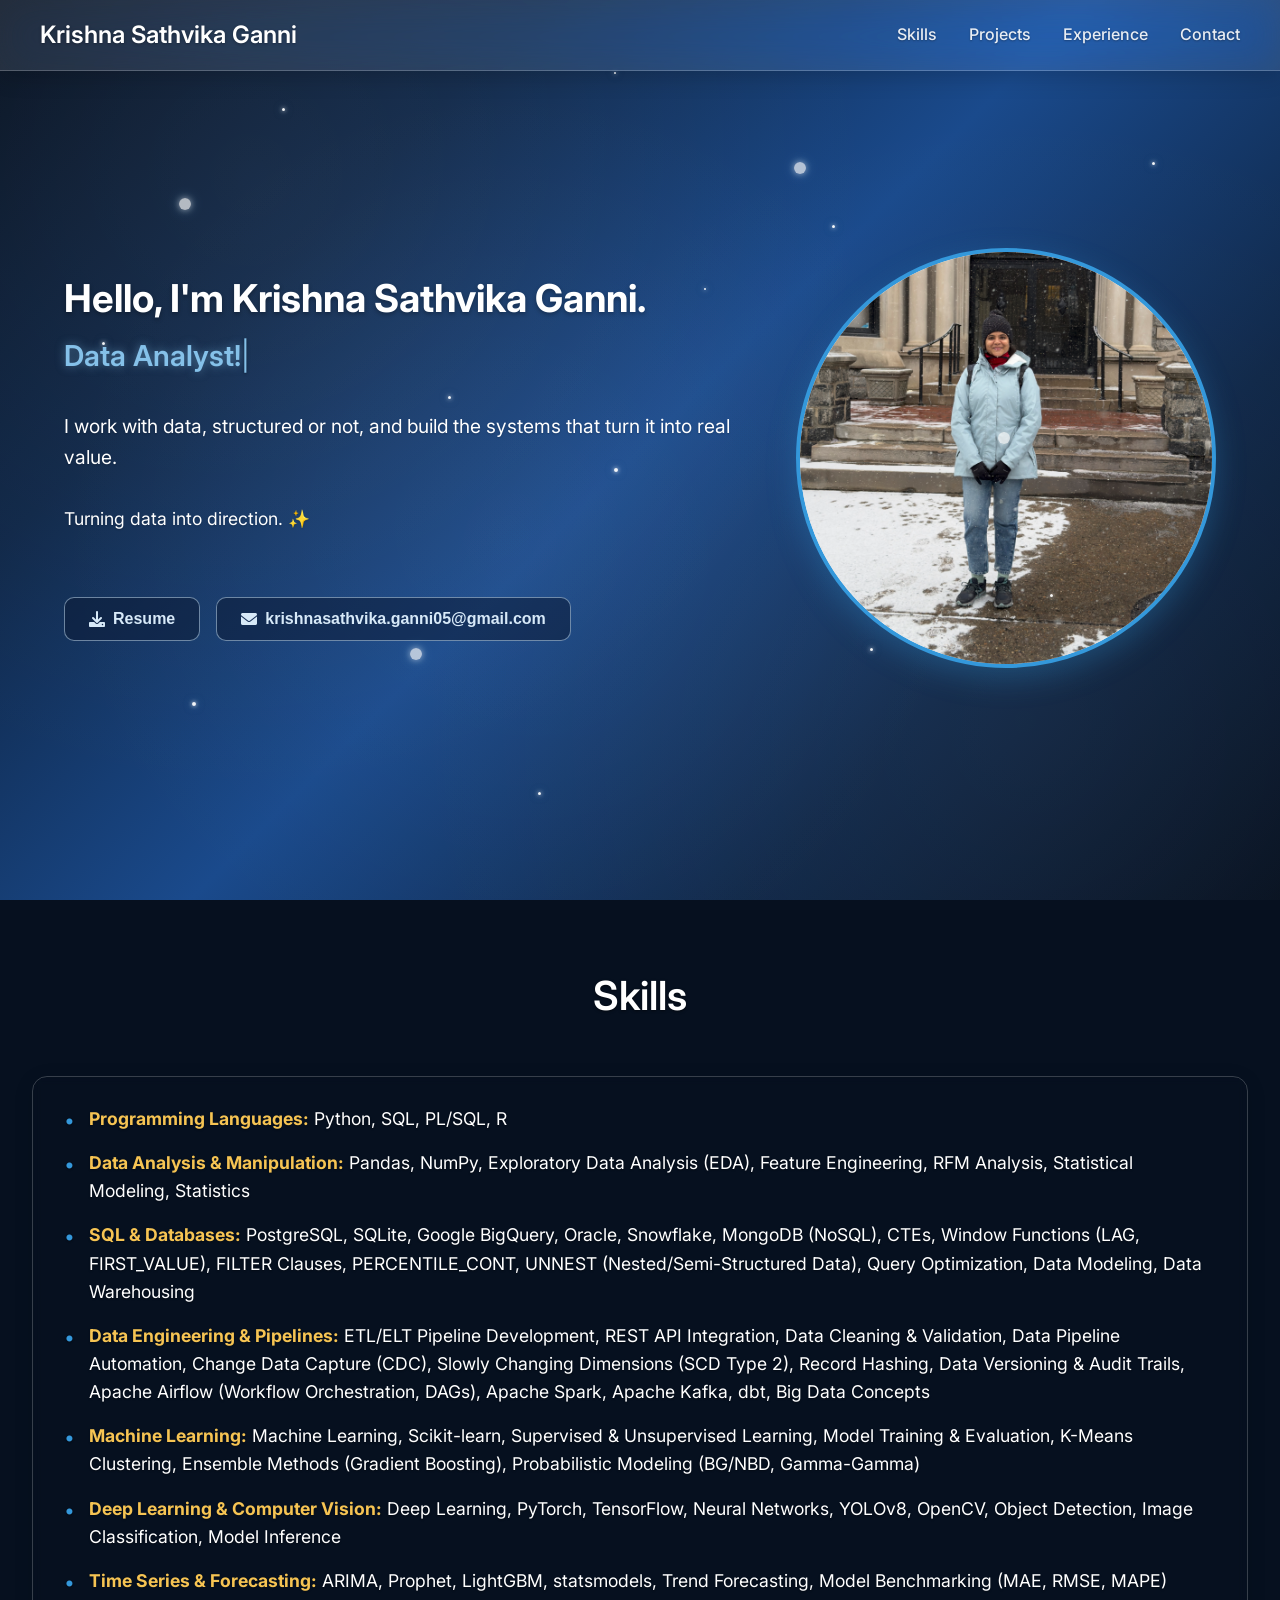
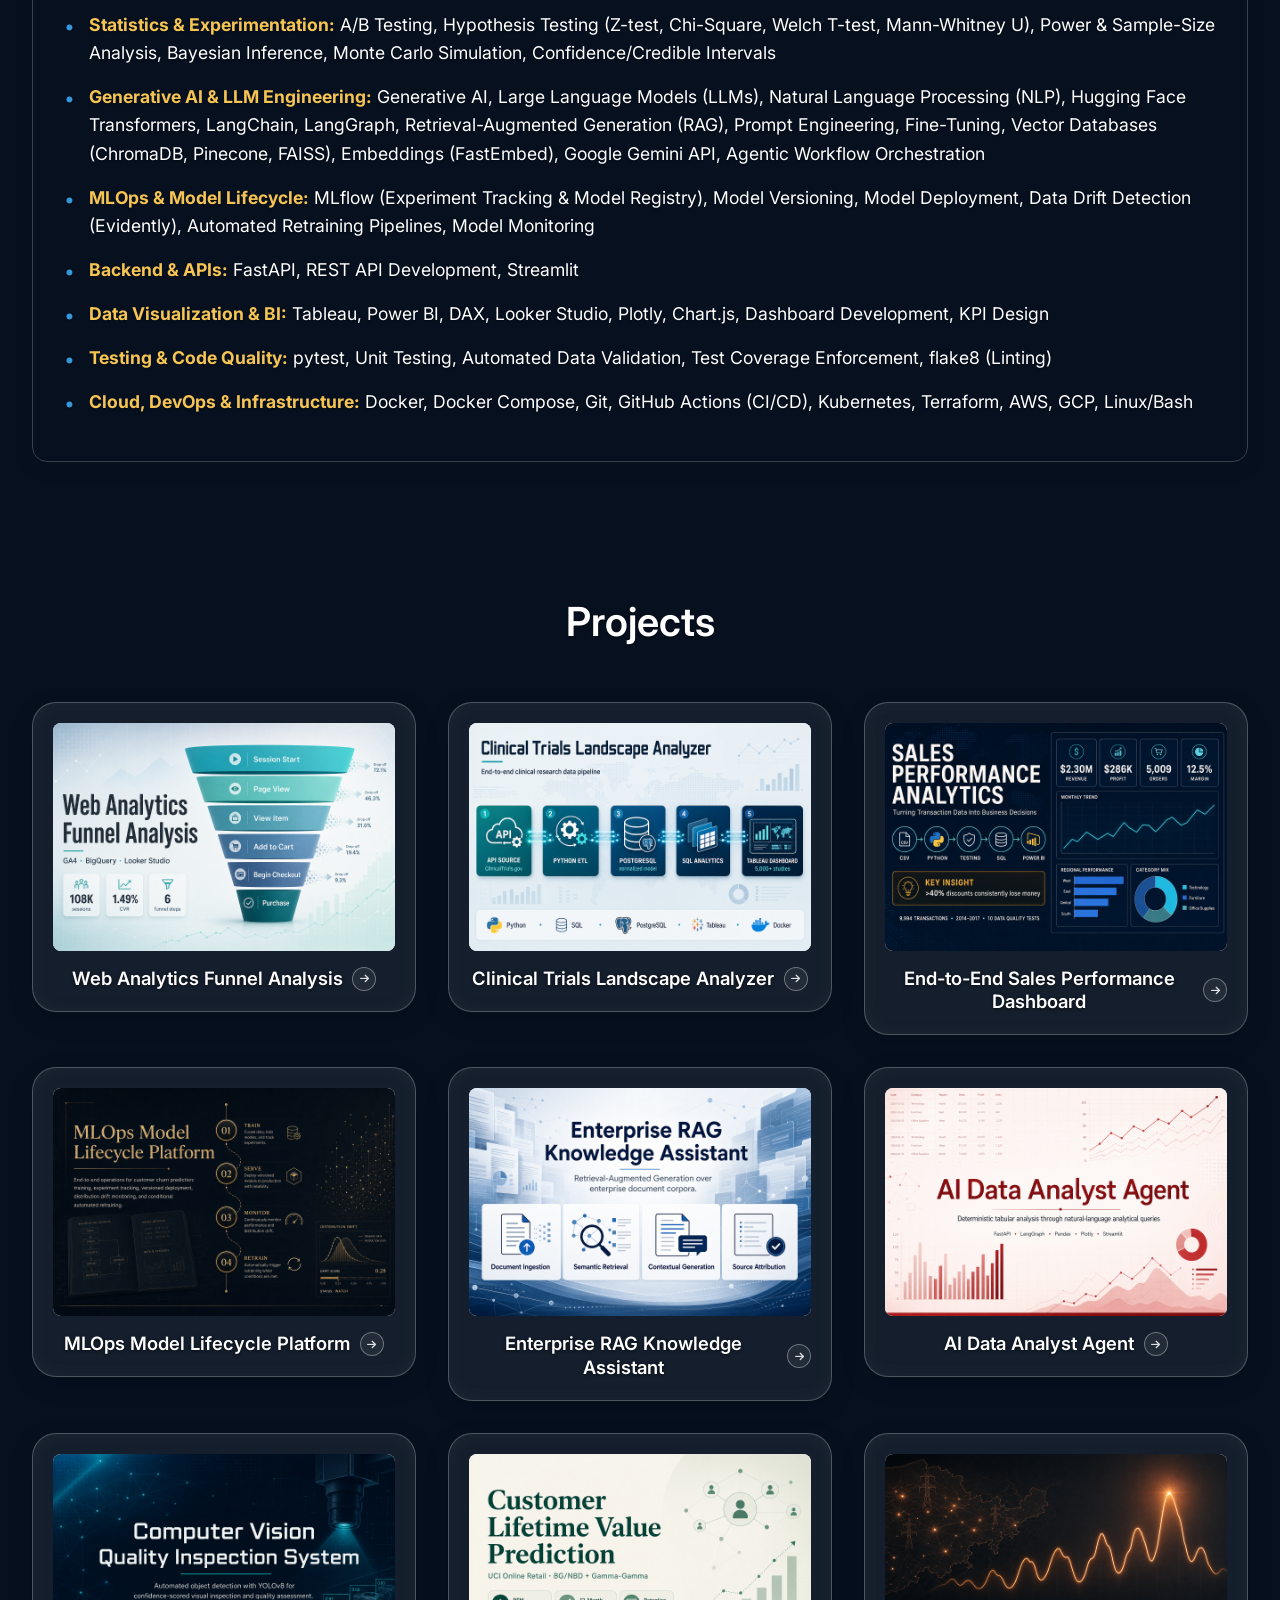
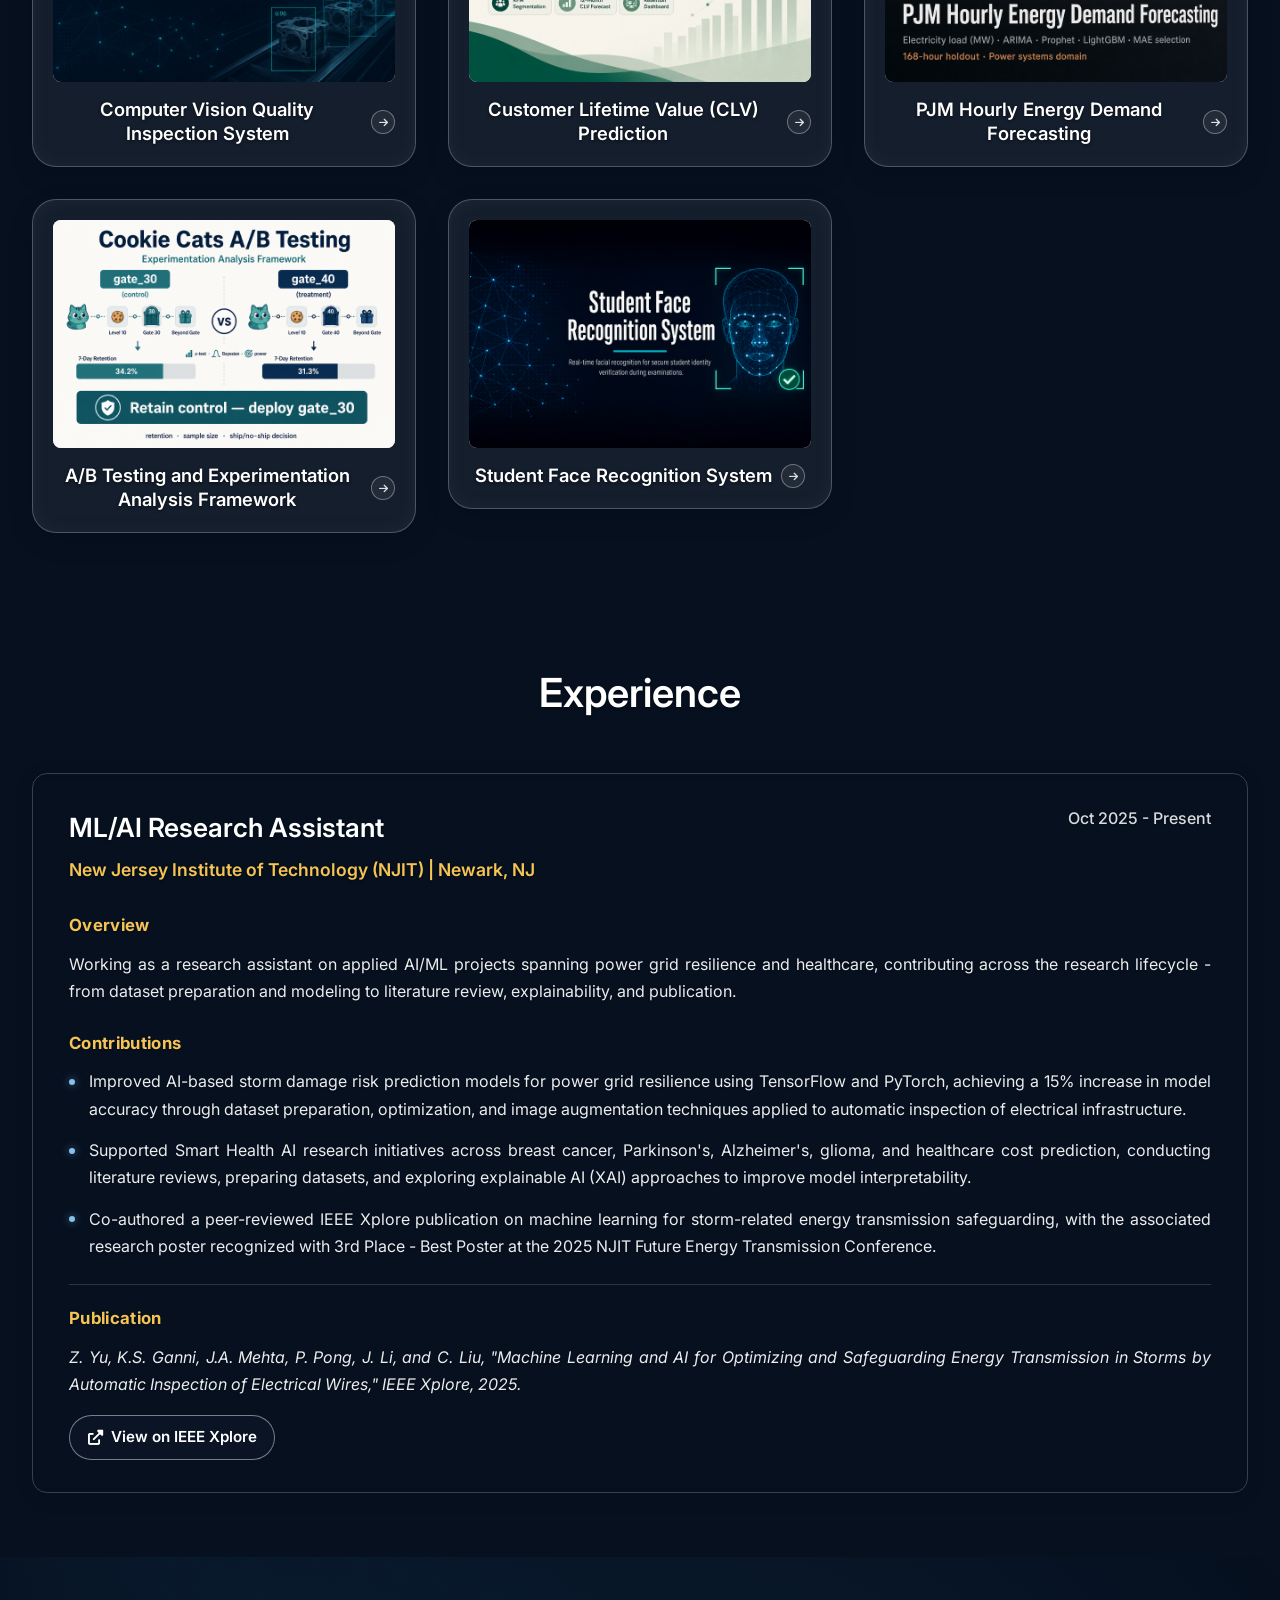
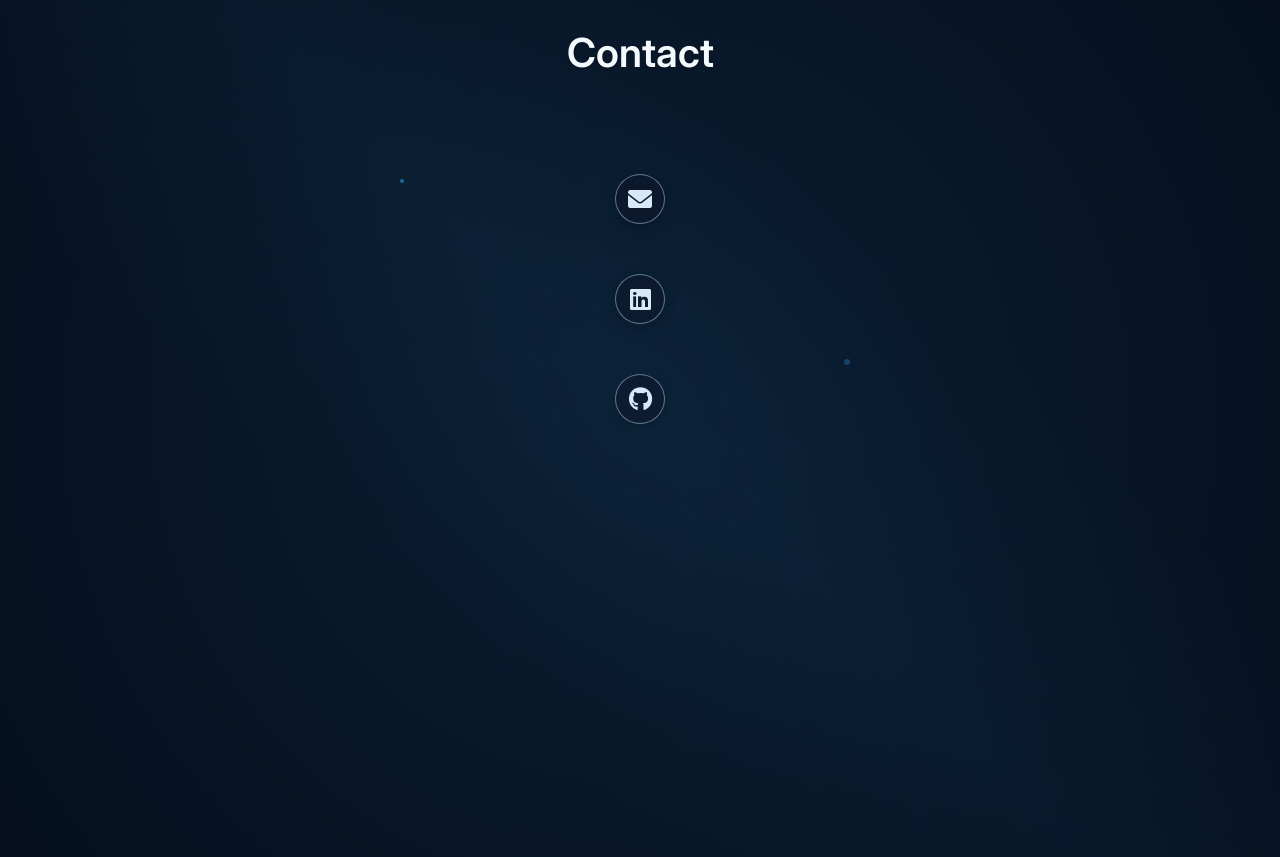
==== commit c29a5b85: "Update Portfolio" ====
--- a/index.html
+++ b/index.html
@@ -100,19 +100,19 @@
                     <div class="skills-content">
                         <ul class="skills-list">
                             <li><strong>Programming Languages:</strong> Python, SQL, PL/SQL, R</li>
-                            <li><strong>Data Analysis &amp; Manipulation:</strong> Pandas, NumPy, Exploratory Data Analysis (EDA), Feature Engineering, RFM Analysis, Statistical Modeling</li>
-                            <li><strong>SQL &amp; Databases:</strong> PostgreSQL, SQLite, Google BigQuery, Oracle (PL/SQL), CTEs, Window Functions (LAG, FIRST_VALUE), FILTER Clauses, PERCENTILE_CONT, UNNEST (Nested/Semi-Structured Data), Query Optimization</li>
-                            <li><strong>Data Engineering &amp; Pipelines:</strong> ETL/ELT Pipeline Development, REST API Integration, Data Cleaning &amp; Validation, Data Pipeline Automation, Change Data Capture (CDC), Slowly Changing Dimensions (SCD Type 2), Record Hashing, Data Versioning &amp; Audit Trails, Apache Airflow (Workflow Orchestration, DAGs), Big Data Concepts</li>
-                            <li><strong>Machine Learning:</strong> Scikit-learn, Supervised Learning (Regression, Classification), Model Training &amp; Evaluation, K-Means Clustering, Ensemble Methods (Gradient Boosting, LightGBM), Probabilistic Modeling (BG/NBD, Gamma-Gamma)</li>
-                            <li><strong>Deep Learning &amp; Computer Vision:</strong> PyTorch, YOLOv8, OpenCV, Object Detection, Image Classification, Model Inference</li>
+                            <li><strong>Data Analysis &amp; Manipulation:</strong> Pandas, NumPy, Exploratory Data Analysis (EDA), Feature Engineering, RFM Analysis, Statistical Modeling, Statistics</li>
+                            <li><strong>SQL &amp; Databases:</strong> PostgreSQL, SQLite, Google BigQuery, Oracle, Snowflake, MongoDB (NoSQL), CTEs, Window Functions (LAG, FIRST_VALUE), FILTER Clauses, PERCENTILE_CONT, UNNEST (Nested/Semi-Structured Data), Query Optimization, Data Modeling, Data Warehousing</li>
+                            <li><strong>Data Engineering &amp; Pipelines:</strong> ETL/ELT Pipeline Development, REST API Integration, Data Cleaning &amp; Validation, Data Pipeline Automation, Change Data Capture (CDC), Slowly Changing Dimensions (SCD Type 2), Record Hashing, Data Versioning &amp; Audit Trails, Apache Airflow (Workflow Orchestration, DAGs), Apache Spark, Apache Kafka, dbt, Big Data Concepts</li>
+                            <li><strong>Machine Learning:</strong> Machine Learning, Scikit-learn, Supervised &amp; Unsupervised Learning, Model Training &amp; Evaluation, K-Means Clustering, Ensemble Methods (Gradient Boosting), Probabilistic Modeling (BG/NBD, Gamma-Gamma)</li>
+                            <li><strong>Deep Learning &amp; Computer Vision:</strong> Deep Learning, PyTorch, TensorFlow, Neural Networks, YOLOv8, OpenCV, Object Detection, Image Classification, Model Inference</li>
                             <li><strong>Time Series &amp; Forecasting:</strong> ARIMA, Prophet, LightGBM, statsmodels, Trend Forecasting, Model Benchmarking (MAE, RMSE, MAPE)</li>
                             <li><strong>Statistics &amp; Experimentation:</strong> A/B Testing, Hypothesis Testing (Z-test, Chi-Square, Welch T-test, Mann-Whitney U), Power &amp; Sample-Size Analysis, Bayesian Inference, Monte Carlo Simulation, Confidence/Credible Intervals</li>
-                            <li><strong>Generative AI &amp; LLM Engineering:</strong> LangChain, LangGraph, Retrieval-Augmented Generation (RAG), Prompt Engineering, Vector Databases (ChromaDB), Embeddings (FastEmbed), Google Gemini API, Agentic Workflow Orchestration</li>
-                            <li><strong>MLOps &amp; Model Lifecycle:</strong> MLflow (Experiment Tracking &amp; Model Registry), Model Versioning, Data Drift Detection (Evidently), Automated Retraining Pipelines, Model Monitoring, Model Deployment</li>
+                            <li><strong>Generative AI &amp; LLM Engineering:</strong> Generative AI, Large Language Models (LLMs), Natural Language Processing (NLP), Hugging Face Transformers, LangChain, LangGraph, Retrieval-Augmented Generation (RAG), Prompt Engineering, Fine-Tuning, Vector Databases (ChromaDB, Pinecone, FAISS), Embeddings (FastEmbed), Google Gemini API, Agentic Workflow Orchestration</li>
+                            <li><strong>MLOps &amp; Model Lifecycle:</strong> MLflow (Experiment Tracking &amp; Model Registry), Model Versioning, Model Deployment, Data Drift Detection (Evidently), Automated Retraining Pipelines, Model Monitoring</li>
                             <li><strong>Backend &amp; APIs:</strong> FastAPI, REST API Development, Streamlit</li>
                             <li><strong>Data Visualization &amp; BI:</strong> Tableau, Power BI, DAX, Looker Studio, Plotly, Chart.js, Dashboard Development, KPI Design</li>
                             <li><strong>Testing &amp; Code Quality:</strong> pytest, Unit Testing, Automated Data Validation, Test Coverage Enforcement, flake8 (Linting)</li>
-                            <li><strong>DevOps &amp; Infrastructure:</strong> Docker, Docker Compose, Git, GitHub Actions (CI/CD)</li>
+                            <li><strong>Cloud, DevOps &amp; Infrastructure:</strong> Docker, Docker Compose, Git, GitHub Actions (CI/CD), Kubernetes, Terraform, AWS, GCP, Linux/Bash</li>
                         </ul>
                     </div>
                 </div>
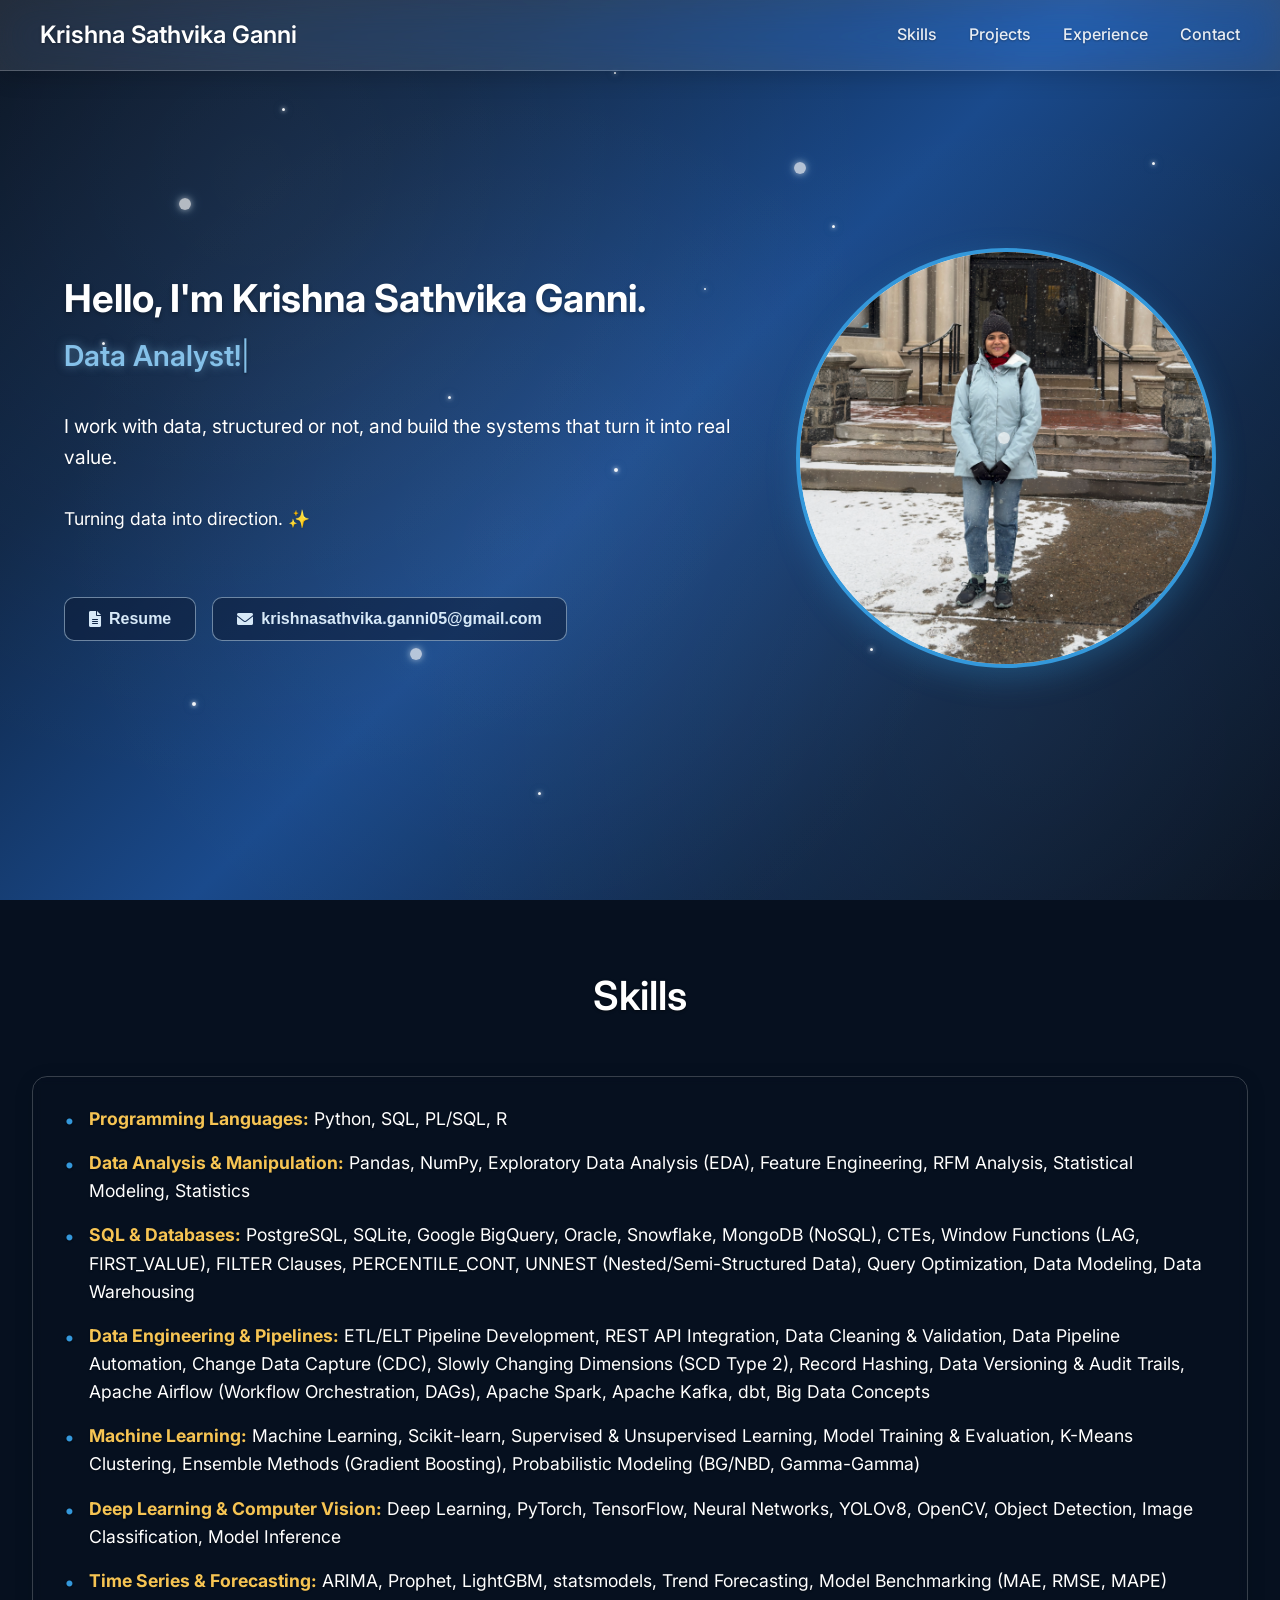
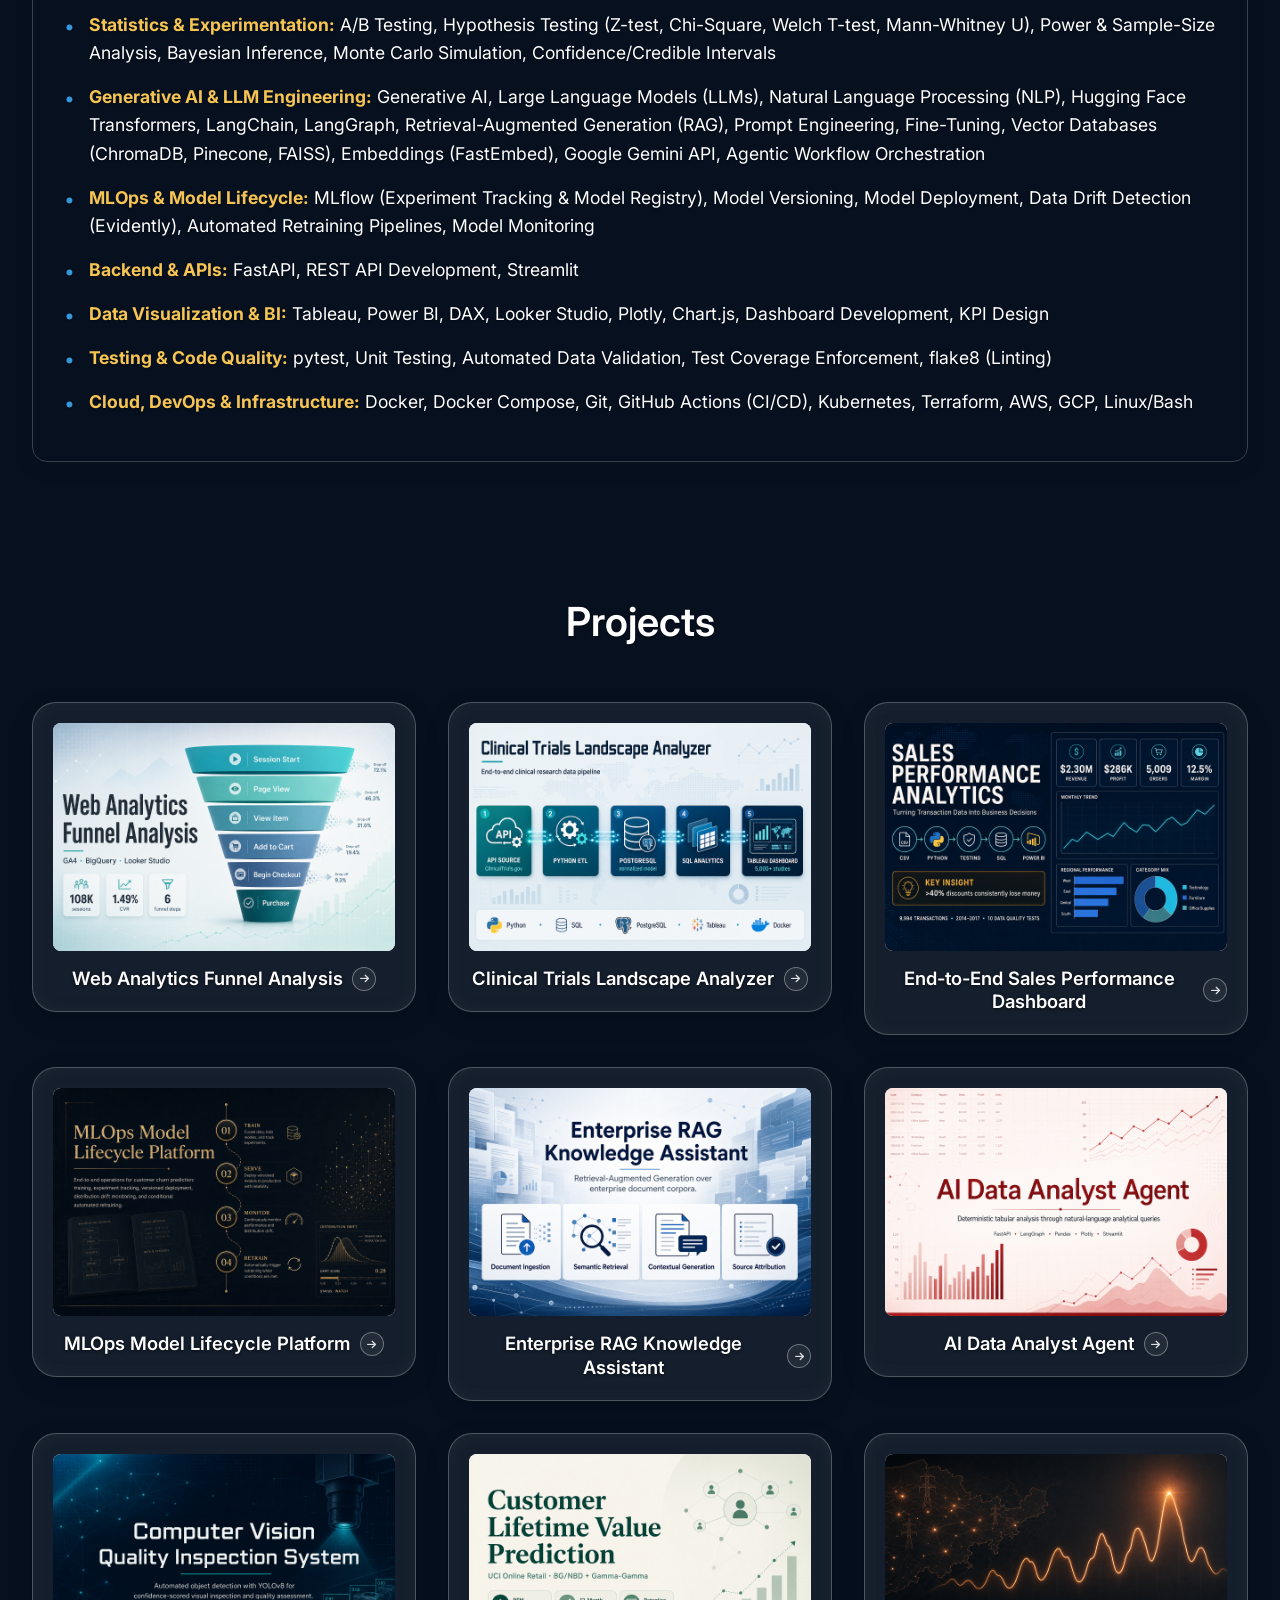
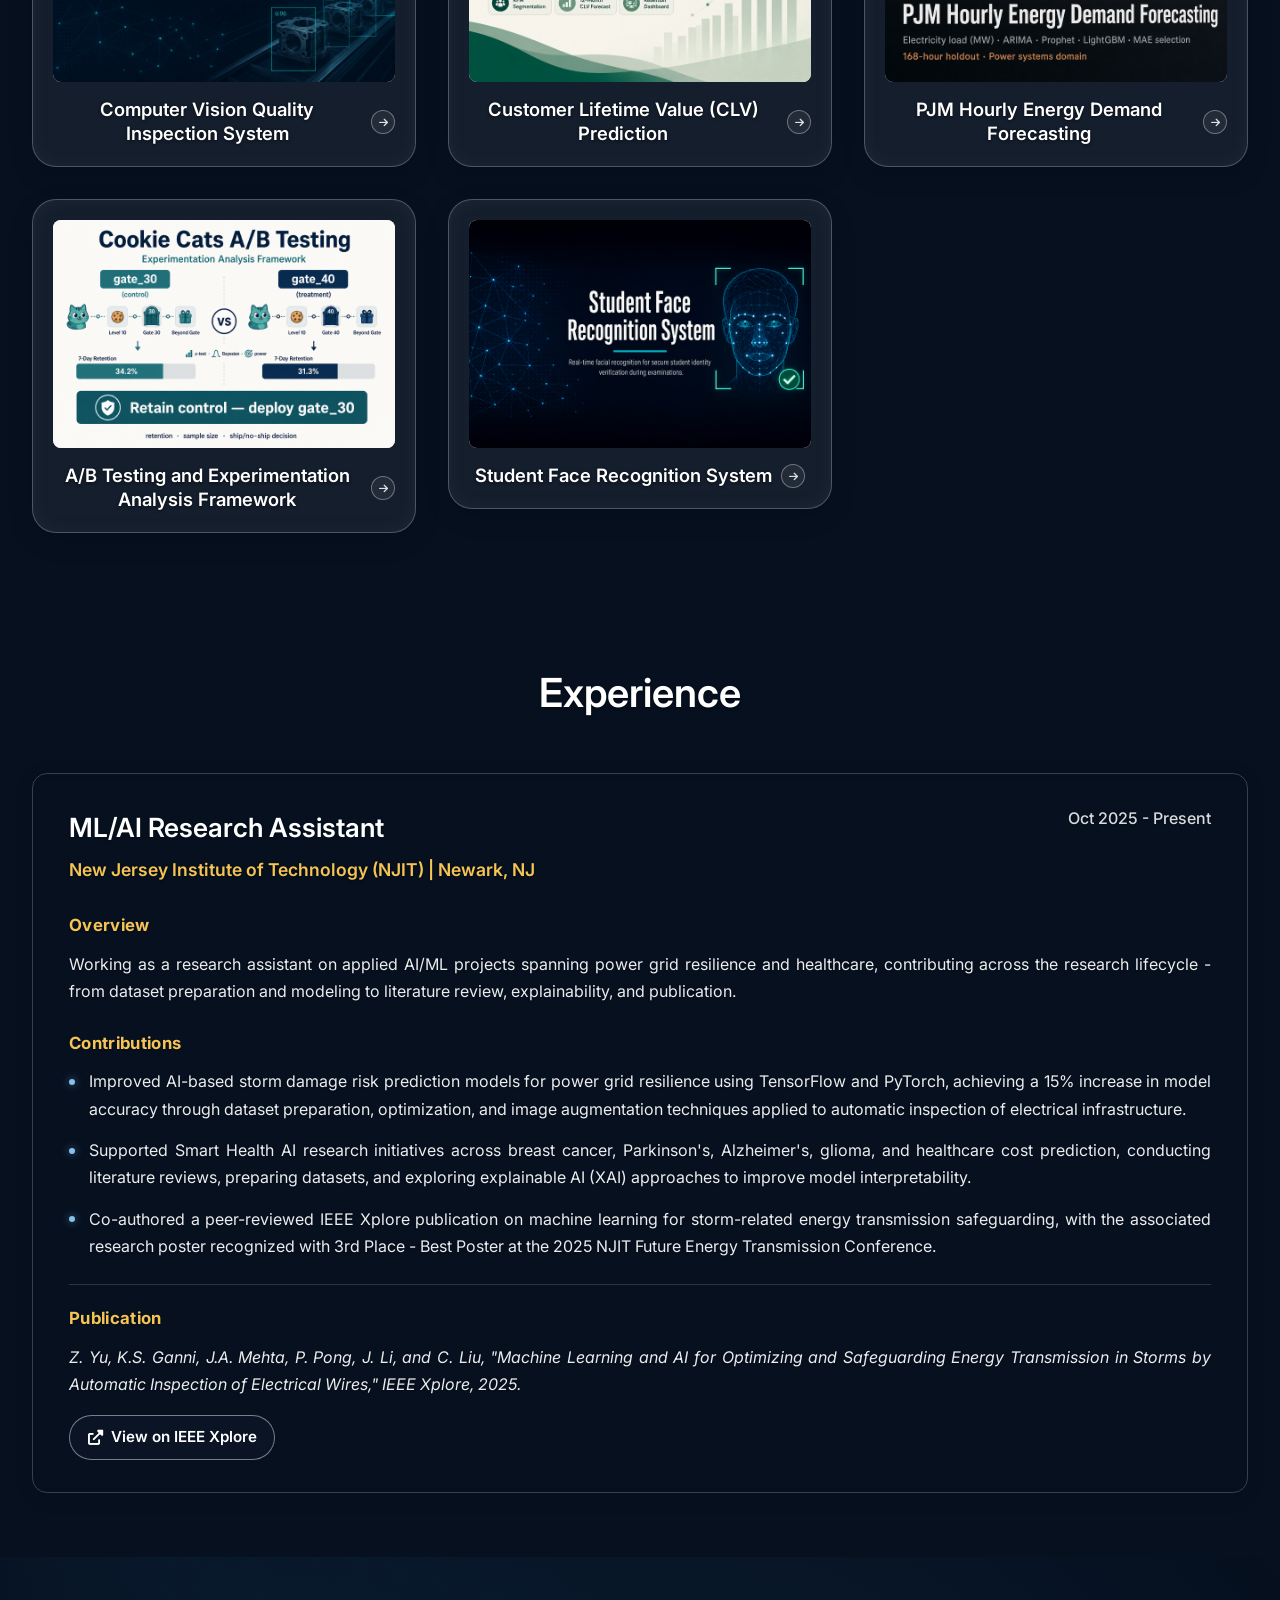
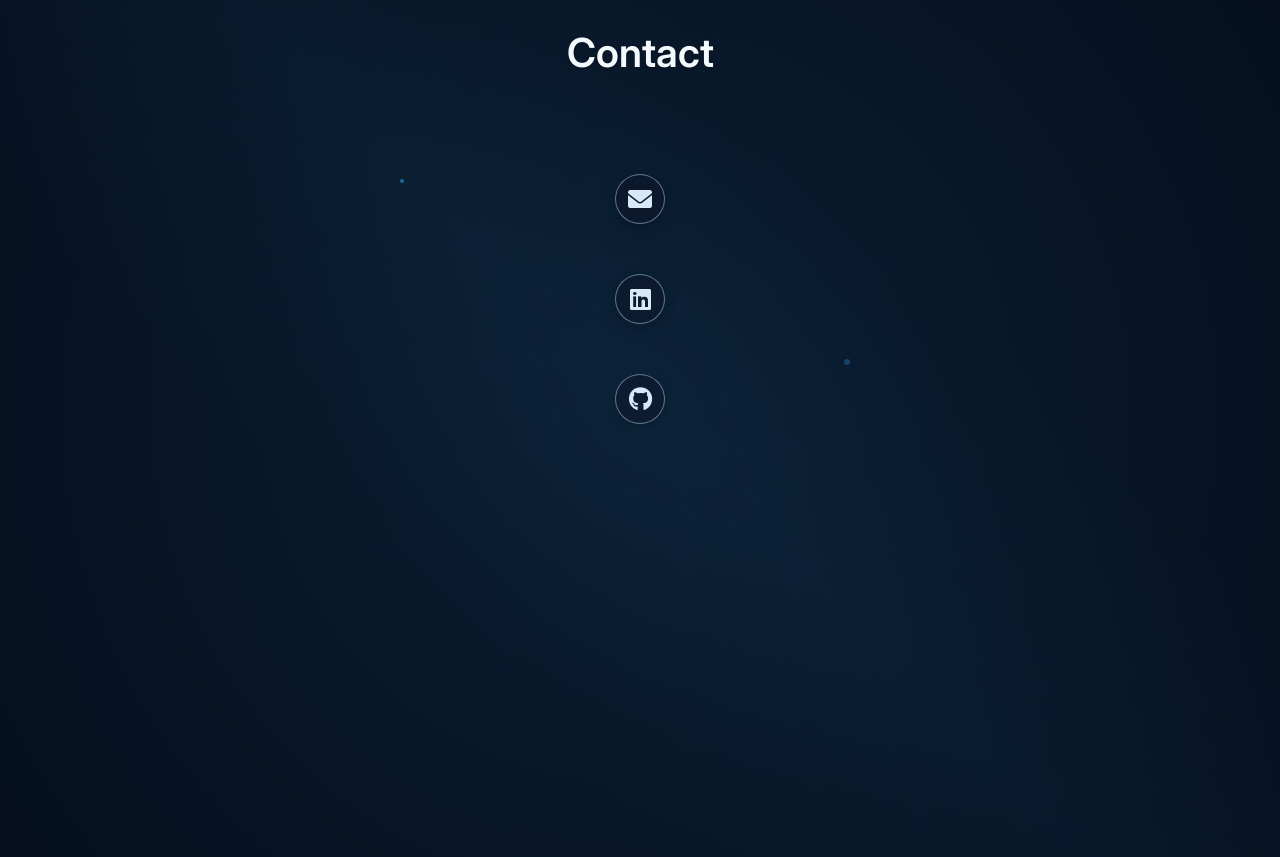
==== commit 7674ee5d: "Update Portfolio" ====
--- a/index.html
+++ b/index.html
@@ -4,7 +4,7 @@
     <meta charset="UTF-8">
     <meta name="viewport" content="width=device-width, initial-scale=1.0">
     <title>Krishna Sathvika Ganni - Portfolio</title>
-    <link rel="stylesheet" href="styles.css?v=32">
+    <link rel="stylesheet" href="styles.css?v=34">
     <link href="https://cdnjs.cloudflare.com/ajax/libs/font-awesome/6.0.0/css/all.min.css" rel="stylesheet">
     <link href="https://fonts.googleapis.com/css2?family=Inter:wght@300;400;500;600;700&display=swap" rel="stylesheet">
 </head>
@@ -75,8 +75,8 @@
                             <p class="tagline">Turning data into direction. ✨</p>
                         </div>
                         <div class="action-buttons">
-                            <button class="btn btn-secondary" onclick="downloadResume()">
-                                <i class="fas fa-download"></i> Resume
+                            <button class="btn btn-secondary" onclick="openResume()">
+                                <i class="fas fa-file-alt"></i> Resume
                             </button>
                             <button class="btn btn-secondary" onclick="openMail()">
                                 <i class="fas fa-envelope"></i> krishnasathvika.ganni05@gmail.com
@@ -494,6 +494,33 @@
         </section>
     </main>
 
-    <script src="script.js?v=33"></script>
+    <!-- Resume viewer -->
+    <div class="resume-modal" id="resume-modal" role="dialog" aria-modal="true" aria-label="Resume" aria-hidden="true">
+        <div class="resume-modal-backdrop" data-close-resume></div>
+        <div class="resume-modal-panel">
+            <div class="resume-modal-header">
+                <h3 class="resume-modal-title">Resume</h3>
+                <div class="resume-modal-actions">
+                    <button type="button" class="resume-modal-btn" onclick="downloadResume()">
+                        <i class="fas fa-download"></i> Download
+                    </button>
+                    <button type="button" class="resume-modal-btn" data-close-resume aria-label="Close resume">
+                        <i class="fas fa-times"></i> Close
+                    </button>
+                </div>
+            </div>
+            <div class="resume-modal-body">
+                <iframe id="resume-frame" title="Krishna Sathvika Ganni resume"></iframe>
+                <div class="resume-fallback">
+                    <p>Your browser can't display the PDF inline.</p>
+                    <a href="assets/documents/Krishna_Sathvika_Ganni_Resume.pdf" target="_blank" rel="noopener noreferrer" class="resume-modal-btn">
+                        <i class="fas fa-external-link-alt"></i> Open Resume
+                    </a>
+                </div>
+            </div>
+        </div>
+    </div>
+
+    <script src="script.js?v=34"></script>
 </body>
 </html>
--- a/styles.css
+++ b/styles.css
@@ -1669,3 +1669,133 @@
     border: 1.5px solid rgba(186, 214, 236, 0.55) !important;
     font-weight: 600 !important;
 }
+
+/* Resume viewer */
+.resume-modal {
+    position: fixed;
+    inset: 0;
+    z-index: 2000;
+    display: none;
+}
+
+.resume-modal.open {
+    display: block;
+}
+
+body.resume-open {
+    overflow: hidden;
+}
+
+.resume-modal-backdrop {
+    position: absolute;
+    inset: 0;
+    background: rgba(4, 10, 22, 0.78);
+    backdrop-filter: blur(6px);
+    -webkit-backdrop-filter: blur(6px);
+}
+
+.resume-modal-panel {
+    position: absolute;
+    top: 50%;
+    left: 50%;
+    transform: translate(-50%, -50%);
+    width: min(1000px, 94vw);
+    height: min(88vh, 1150px);
+    display: flex;
+    flex-direction: column;
+    background: linear-gradient(135deg, #0a1428 0%, #12295a 55%, #0a1428 100%);
+    border: 1px solid rgba(186, 214, 236, 0.35);
+    border-radius: 16px;
+    box-shadow: 0 24px 60px rgba(0, 0, 0, 0.5);
+    overflow: hidden;
+}
+
+.resume-modal-header {
+    display: flex;
+    align-items: center;
+    justify-content: space-between;
+    gap: 1rem;
+    flex-wrap: wrap;
+    padding: 0.9rem 1.25rem;
+    border-bottom: 1px solid rgba(186, 214, 236, 0.25);
+}
+
+.resume-modal-title {
+    margin: 0;
+    font-size: 1.15rem;
+    font-weight: 600;
+    letter-spacing: 0.02em;
+}
+
+.resume-modal-actions {
+    display: flex;
+    gap: 0.6rem;
+    flex-wrap: wrap;
+}
+
+.resume-modal-btn {
+    display: inline-flex;
+    align-items: center;
+    gap: 0.5rem;
+    padding: 0.55rem 1.1rem;
+    border-radius: 999px;
+    border: 1.5px solid rgba(186, 214, 236, 0.55);
+    background: rgba(11, 26, 54, 0.55);
+    color: #d7e9f8 !important;
+    font-family: inherit;
+    font-size: 0.9rem;
+    font-weight: 600;
+    text-decoration: none;
+    cursor: pointer;
+    transition: background 0.25s ease, border-color 0.25s ease, transform 0.2s ease;
+}
+
+.resume-modal-btn i {
+    color: #d7e9f8 !important;
+}
+
+.resume-modal-btn:hover {
+    background: rgba(133, 193, 233, 0.25);
+    border-color: rgba(213, 235, 250, 0.85);
+    transform: translateY(-1px);
+}
+
+.resume-modal-body {
+    position: relative;
+    flex: 1;
+    min-height: 0;
+    background: #1f2430;
+}
+
+#resume-frame {
+    width: 100%;
+    height: 100%;
+    border: 0;
+    display: block;
+}
+
+.resume-fallback {
+    display: none;
+    flex-direction: column;
+    align-items: center;
+    justify-content: center;
+    gap: 1rem;
+    height: 100%;
+    padding: 2rem;
+    text-align: center;
+}
+
+@media (max-width: 768px) {
+    .resume-modal-panel {
+        width: 96vw;
+        height: 92vh;
+    }
+
+    #resume-frame {
+        display: none;
+    }
+
+    .resume-fallback {
+        display: flex;
+    }
+}
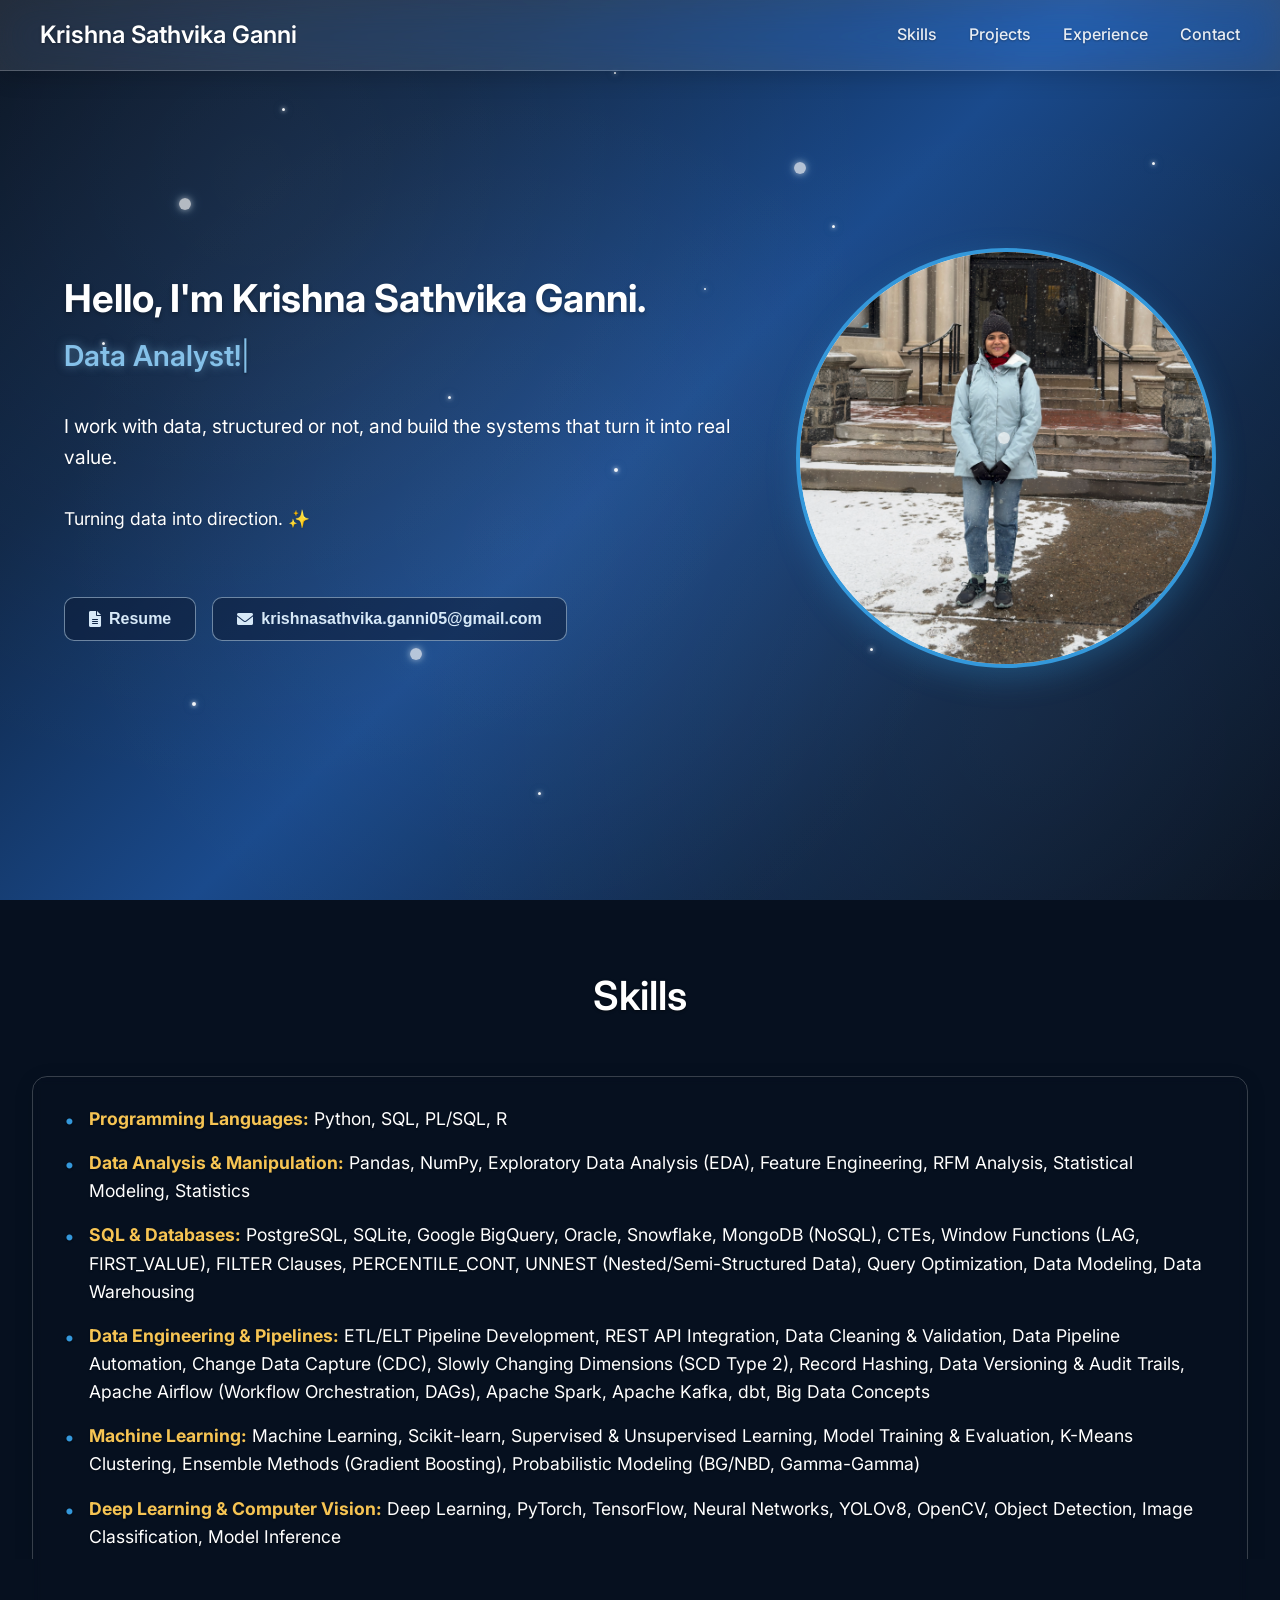
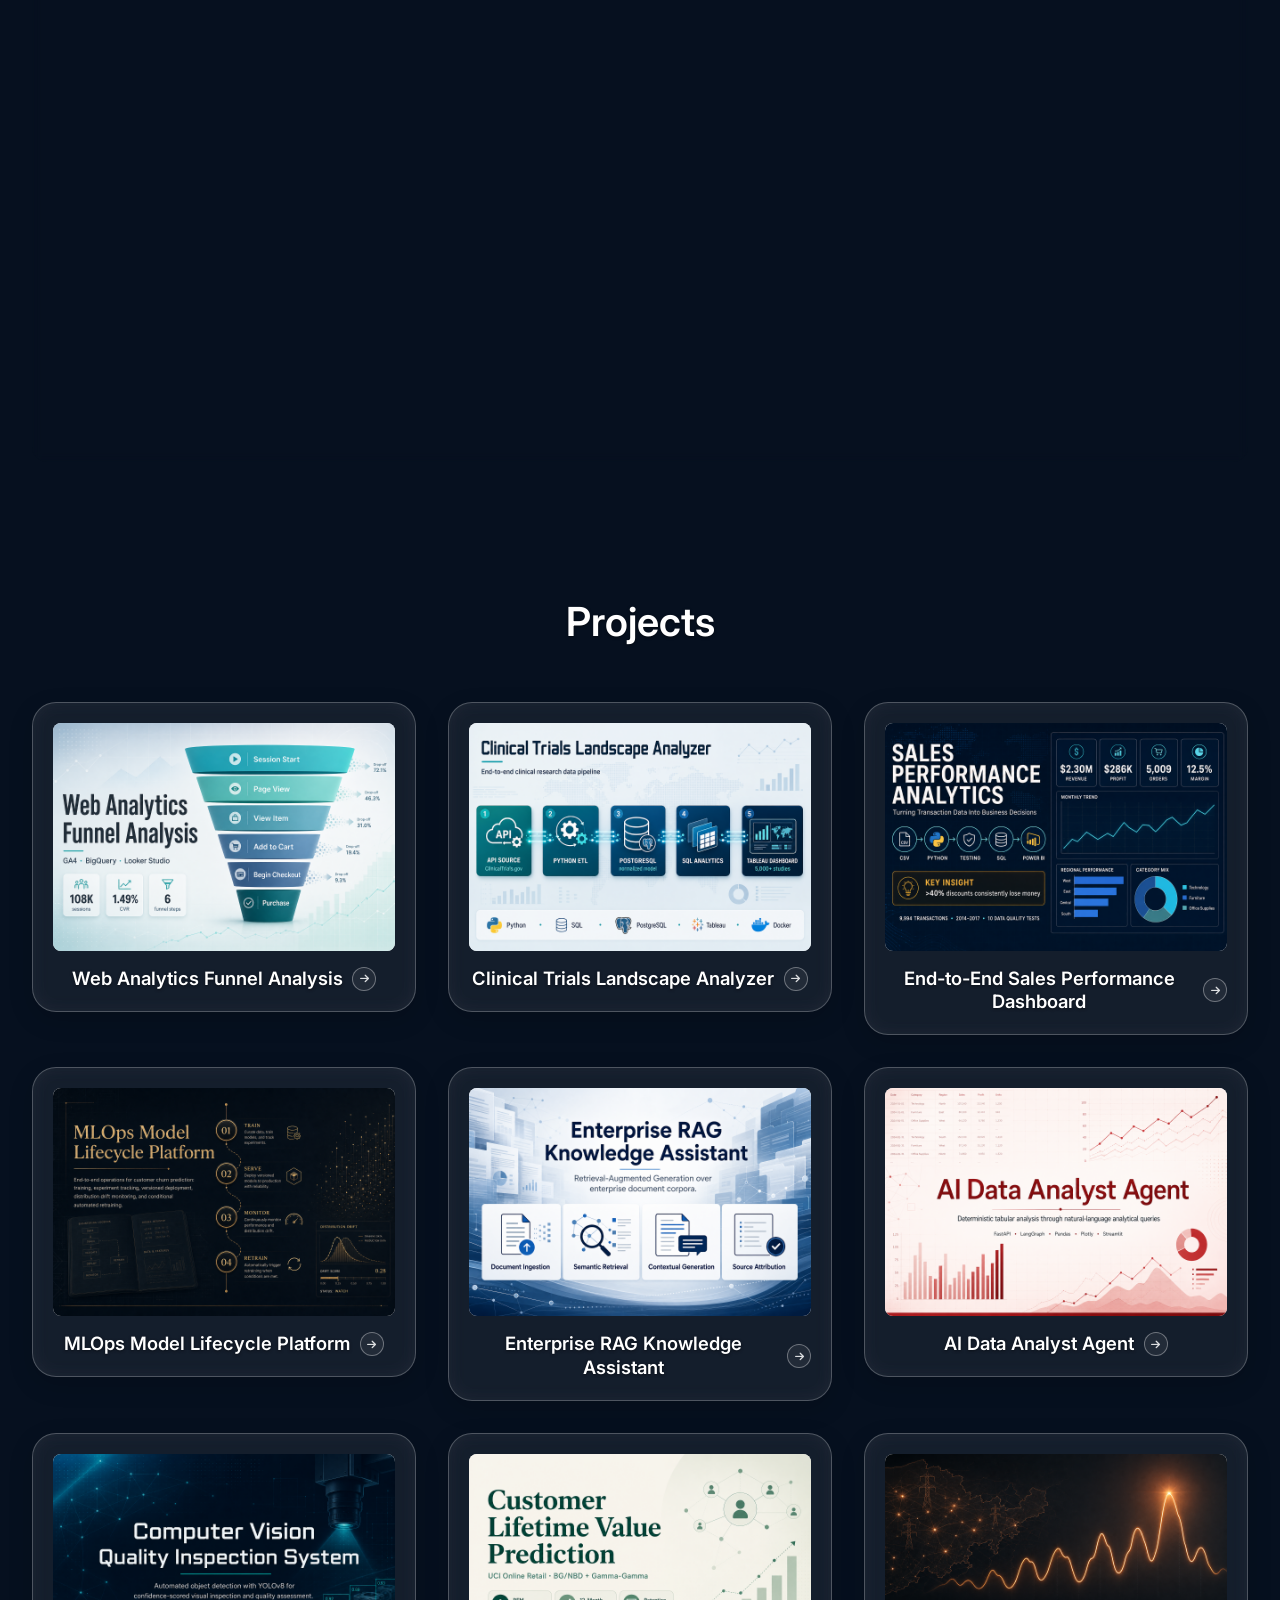
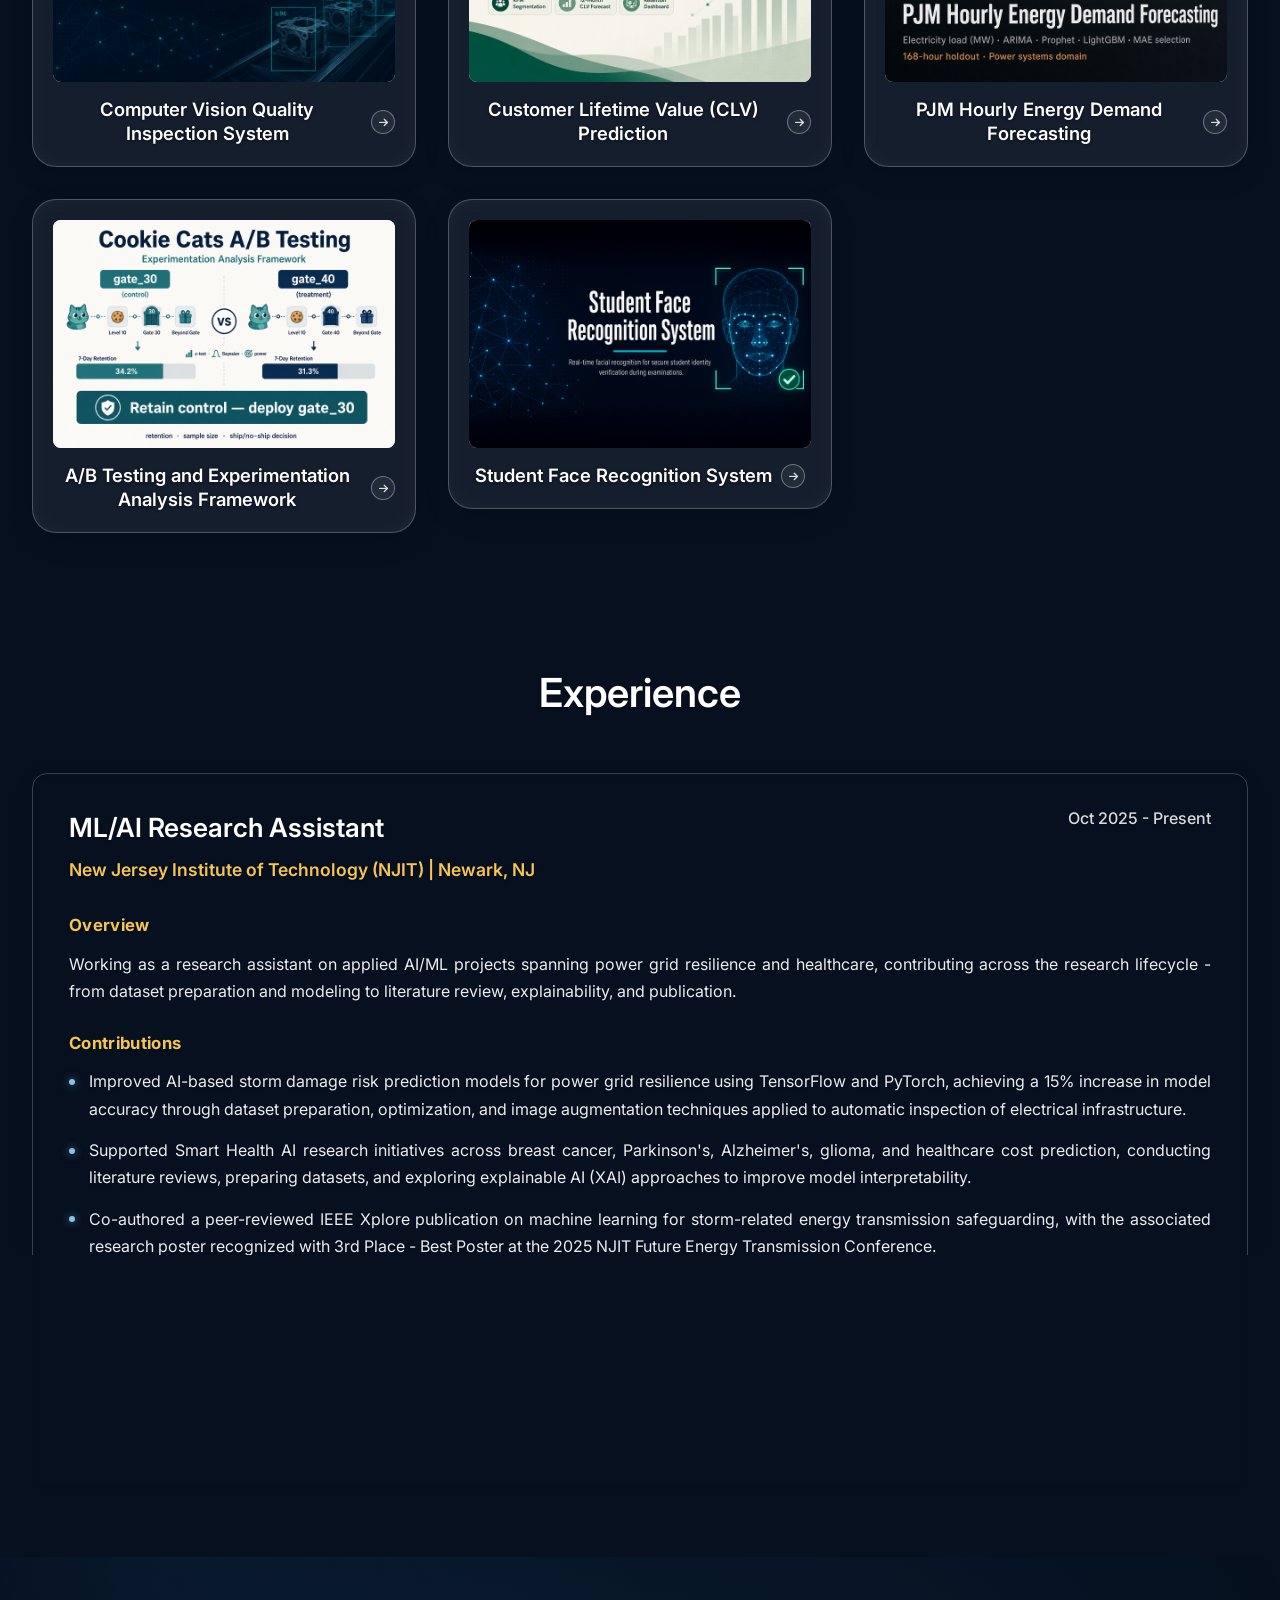
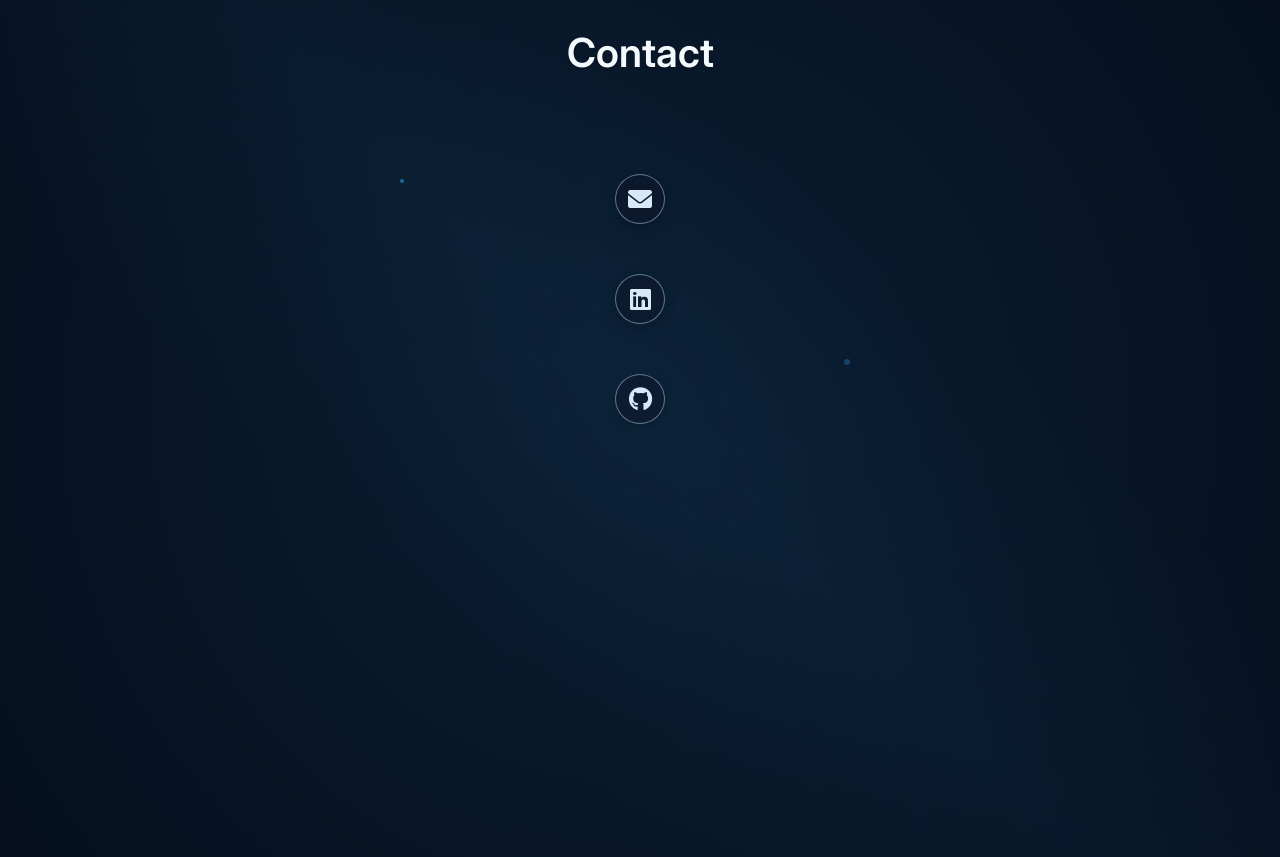
==== commit d4c056df: "Update Portfolio" ====
--- a/index.html
+++ b/index.html
@@ -4,7 +4,7 @@
     <meta charset="UTF-8">
     <meta name="viewport" content="width=device-width, initial-scale=1.0">
     <title>Krishna Sathvika Ganni - Portfolio</title>
-    <link rel="stylesheet" href="styles.css?v=34">
+    <link rel="stylesheet" href="styles.css?v=35">
     <link href="https://cdnjs.cloudflare.com/ajax/libs/font-awesome/6.0.0/css/all.min.css" rel="stylesheet">
     <link href="https://fonts.googleapis.com/css2?family=Inter:wght@300;400;500;600;700&display=swap" rel="stylesheet">
 </head>
@@ -521,6 +521,6 @@
         </div>
     </div>
 
-    <script src="script.js?v=34"></script>
+    <script src="script.js?v=35"></script>
 </body>
 </html>
--- a/styles.css
+++ b/styles.css
@@ -1689,24 +1689,15 @@
 .resume-modal-backdrop {
     position: absolute;
     inset: 0;
-    background: rgba(4, 10, 22, 0.78);
-    backdrop-filter: blur(6px);
-    -webkit-backdrop-filter: blur(6px);
+    background: #0a1428;
 }
 
 .resume-modal-panel {
     position: absolute;
-    top: 50%;
-    left: 50%;
-    transform: translate(-50%, -50%);
-    width: min(1000px, 94vw);
-    height: min(88vh, 1150px);
+    inset: 0;
     display: flex;
     flex-direction: column;
     background: linear-gradient(135deg, #0a1428 0%, #12295a 55%, #0a1428 100%);
-    border: 1px solid rgba(186, 214, 236, 0.35);
-    border-radius: 16px;
-    box-shadow: 0 24px 60px rgba(0, 0, 0, 0.5);
     overflow: hidden;
 }
 
@@ -1716,7 +1707,8 @@
     justify-content: space-between;
     gap: 1rem;
     flex-wrap: wrap;
-    padding: 0.9rem 1.25rem;
+    flex-shrink: 0;
+    padding: 0.85rem 1.5rem;
     border-bottom: 1px solid rgba(186, 214, 236, 0.25);
 }
 
@@ -1764,7 +1756,7 @@
     position: relative;
     flex: 1;
     min-height: 0;
-    background: #1f2430;
+    background: #0a1428;
 }
 
 #resume-frame {
@@ -1786,9 +1778,13 @@
 }
 
 @media (max-width: 768px) {
-    .resume-modal-panel {
-        width: 96vw;
-        height: 92vh;
+    .resume-modal-header {
+        padding: 0.75rem 1rem;
+    }
+
+    .resume-modal-btn {
+        padding: 0.5rem 0.9rem;
+        font-size: 0.85rem;
     }
 
     #resume-frame {
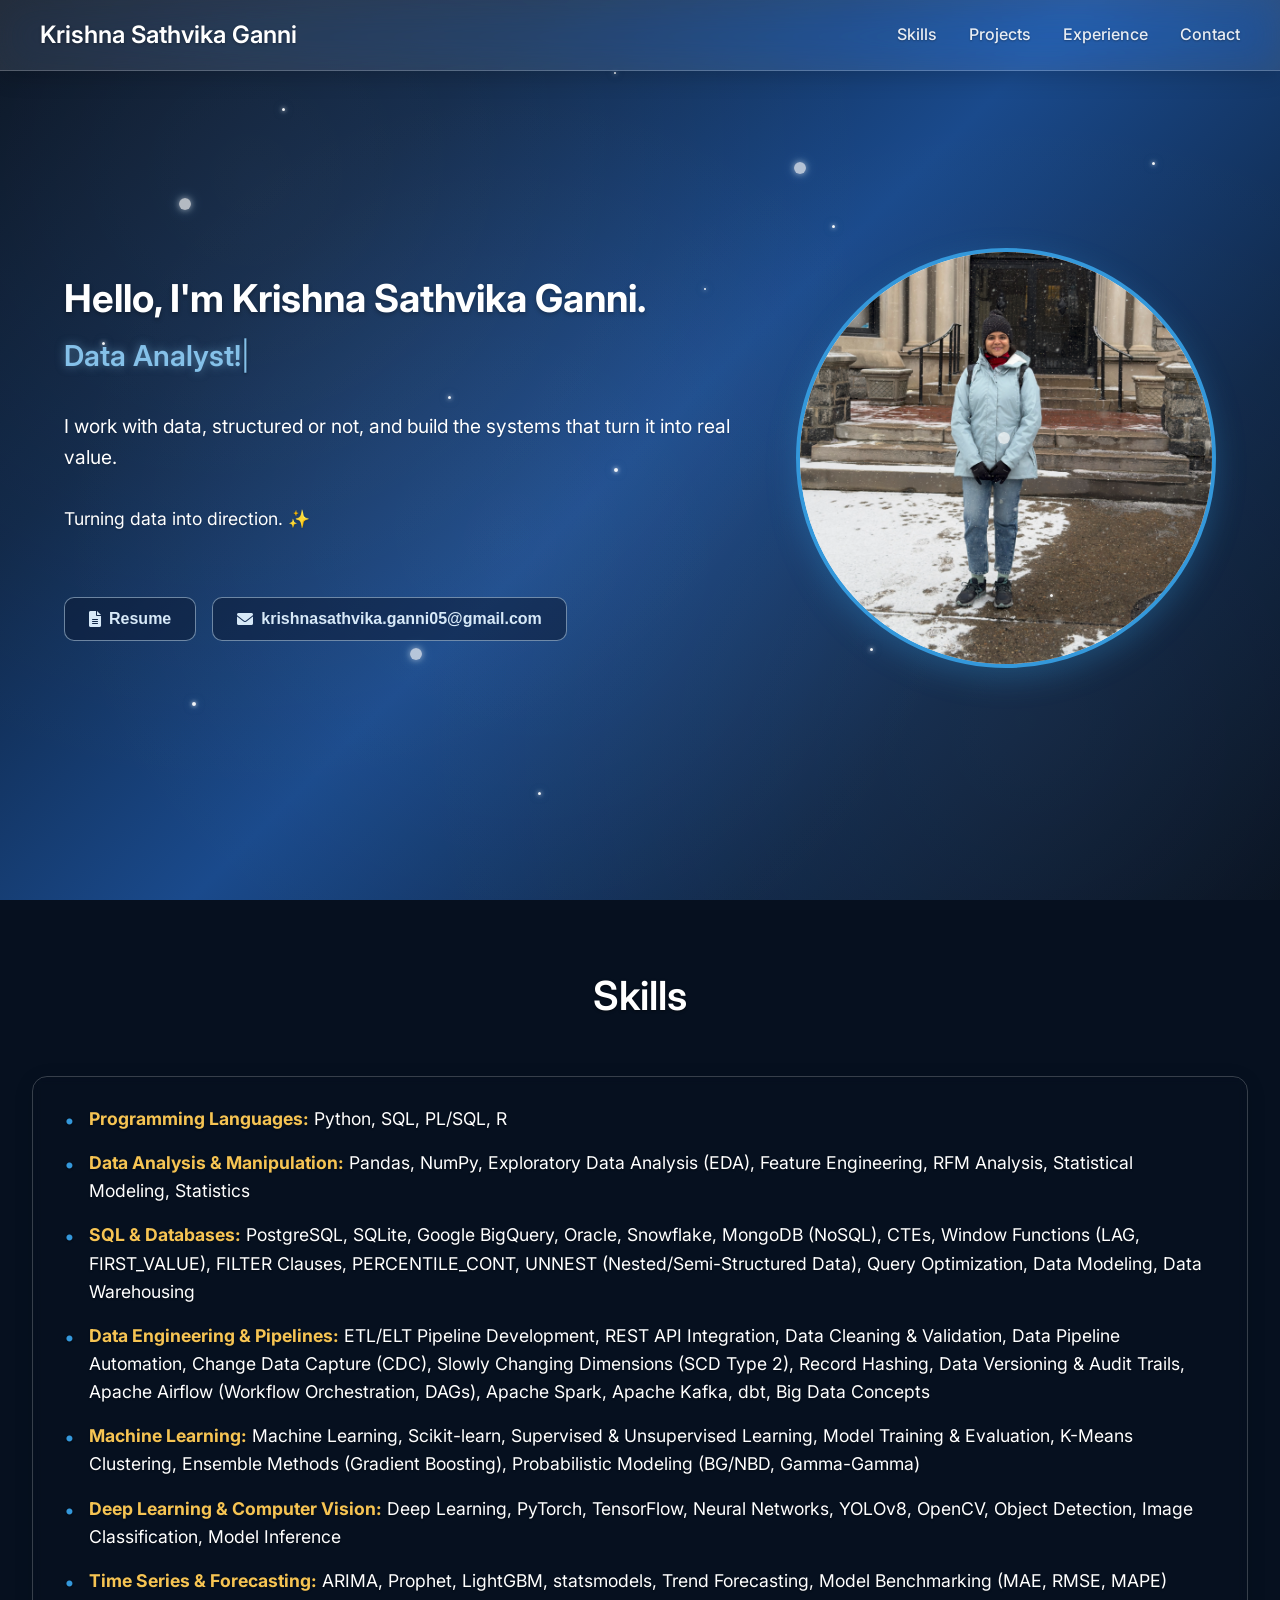
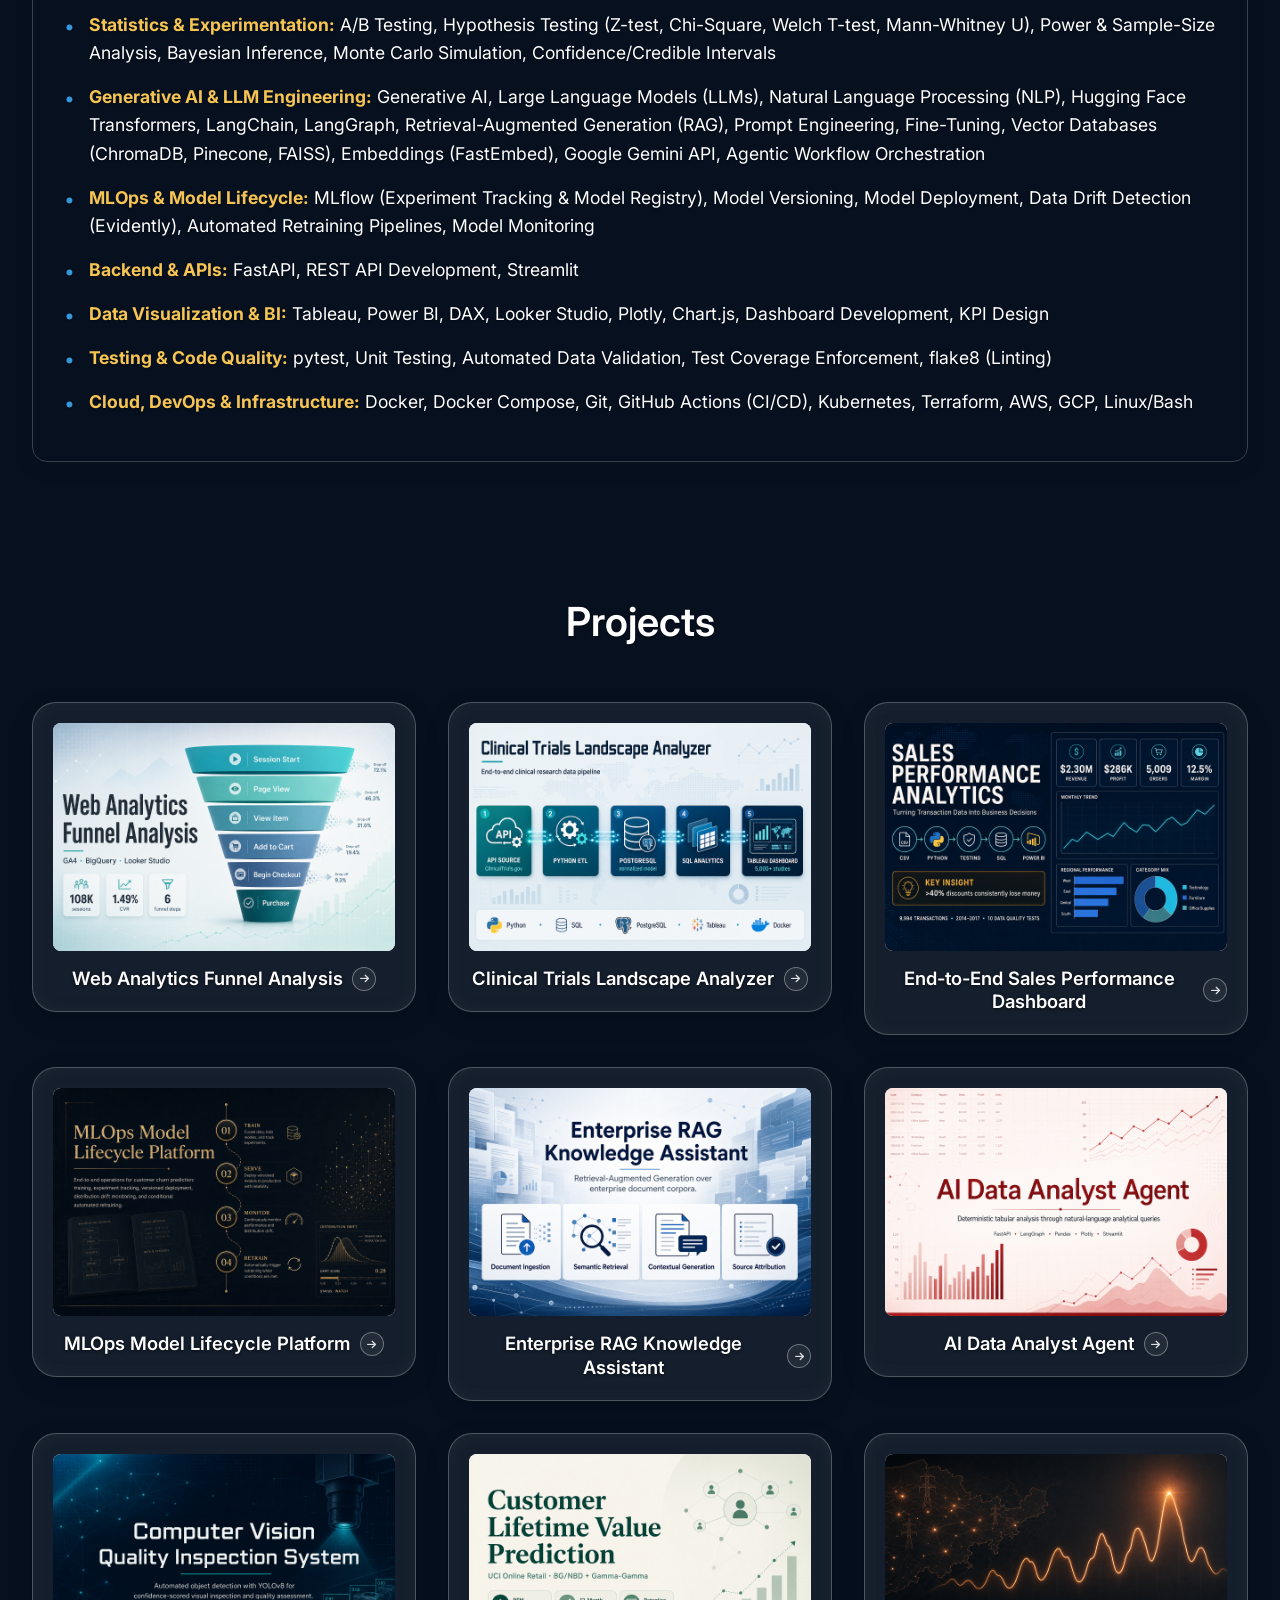
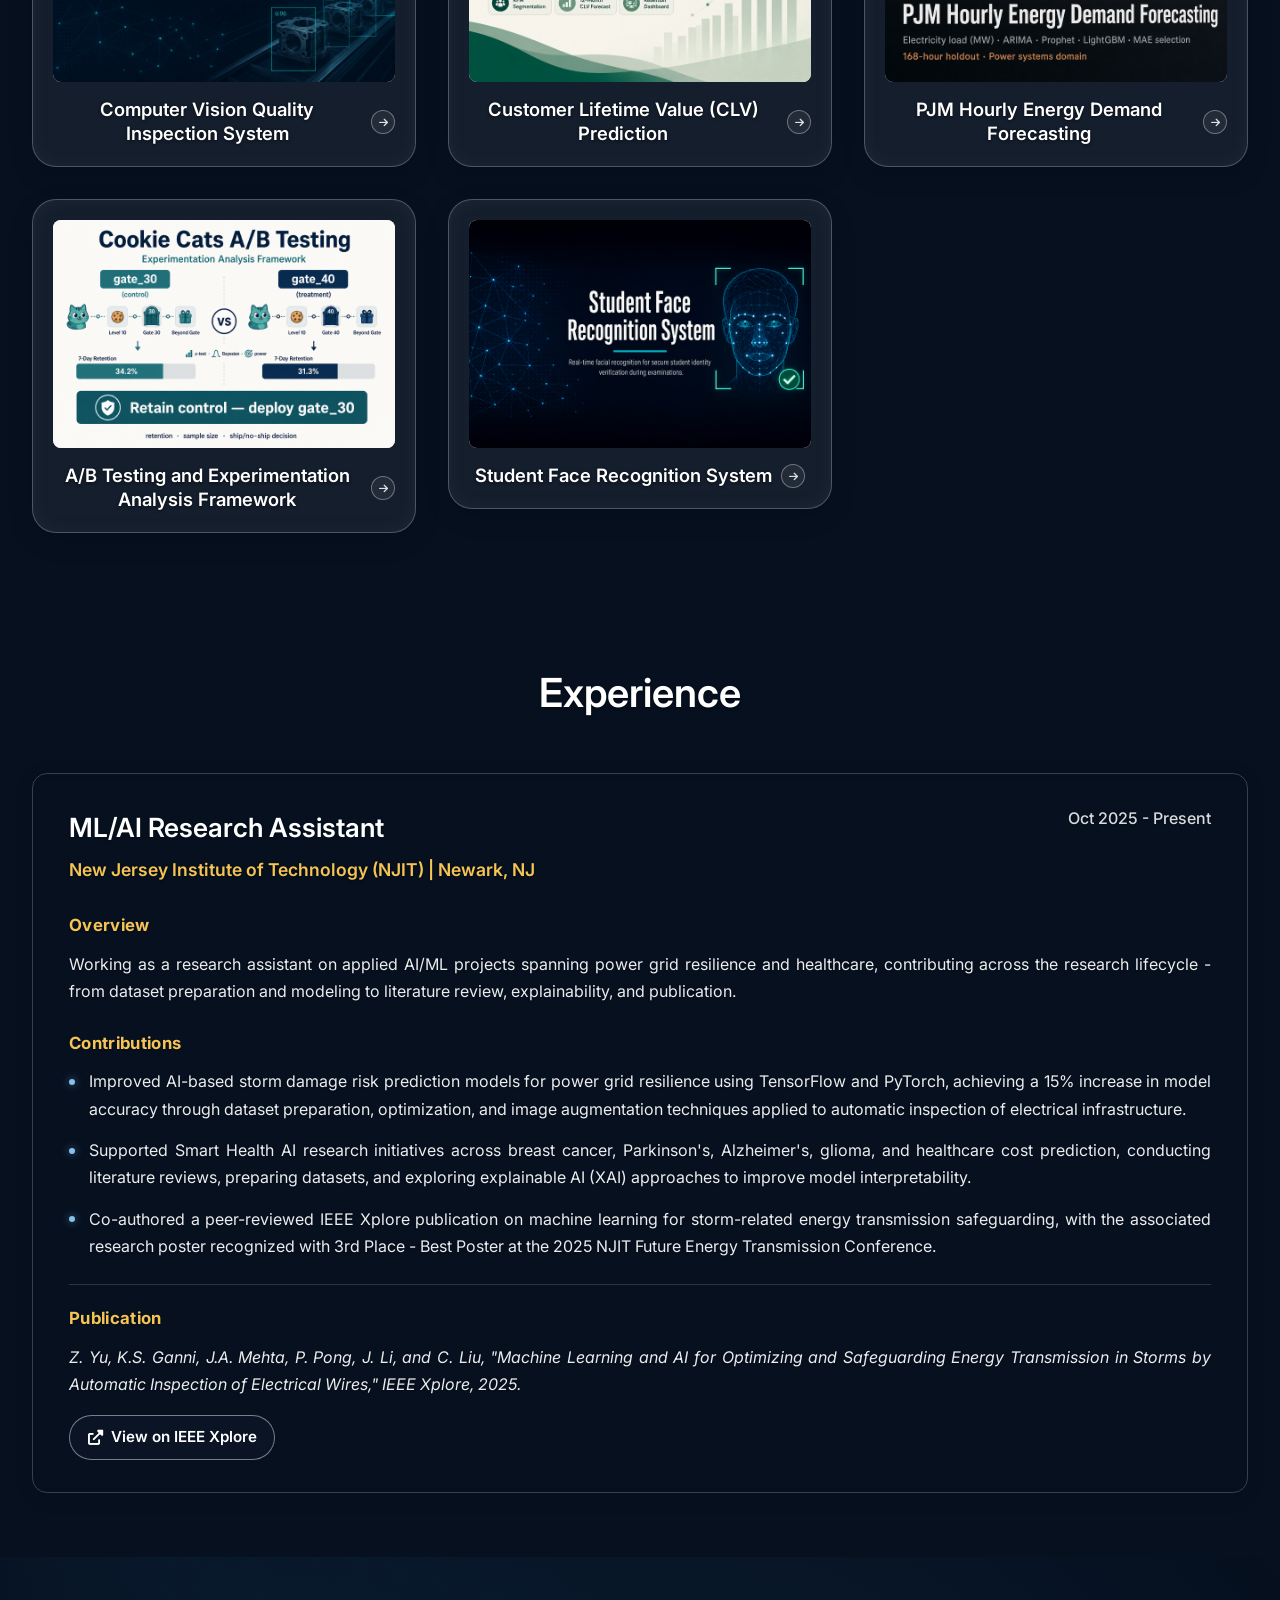
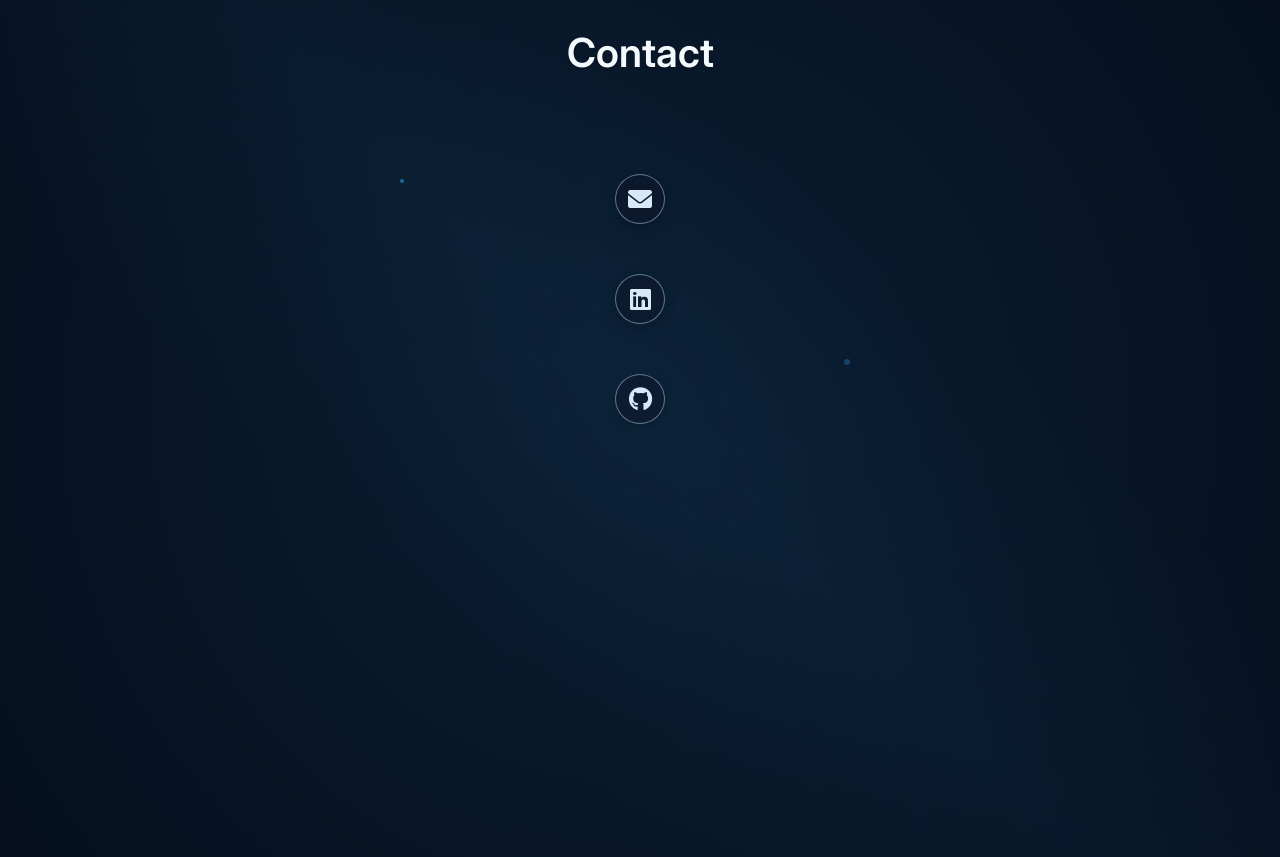
==== commit edf78d48: "Update Portfolio" ====
--- a/index.html
+++ b/index.html
@@ -4,7 +4,7 @@
     <meta charset="UTF-8">
     <meta name="viewport" content="width=device-width, initial-scale=1.0">
     <title>Krishna Sathvika Ganni - Portfolio</title>
-    <link rel="stylesheet" href="styles.css?v=35">
+    <link rel="stylesheet" href="styles.css?v=36">
     <link href="https://cdnjs.cloudflare.com/ajax/libs/font-awesome/6.0.0/css/all.min.css" rel="stylesheet">
     <link href="https://fonts.googleapis.com/css2?family=Inter:wght@300;400;500;600;700&display=swap" rel="stylesheet">
 </head>
--- a/styles.css
+++ b/styles.css
@@ -1689,15 +1689,24 @@
 .resume-modal-backdrop {
     position: absolute;
     inset: 0;
-    background: #0a1428;
+    background: rgba(4, 10, 22, 0.8);
+    backdrop-filter: blur(8px);
+    -webkit-backdrop-filter: blur(8px);
 }
 
 .resume-modal-panel {
     position: absolute;
-    inset: 0;
+    top: 50%;
+    left: 50%;
+    transform: translate(-50%, -50%);
+    width: min(1250px, 88vw);
+    height: 94vh;
     display: flex;
     flex-direction: column;
     background: linear-gradient(135deg, #0a1428 0%, #12295a 55%, #0a1428 100%);
+    border: 1px solid rgba(186, 214, 236, 0.35);
+    border-radius: 16px;
+    box-shadow: 0 24px 70px rgba(0, 0, 0, 0.55);
     overflow: hidden;
 }
 
@@ -1778,6 +1787,11 @@
 }
 
 @media (max-width: 768px) {
+    .resume-modal-panel {
+        width: 94vw;
+        height: 92vh;
+    }
+
     .resume-modal-header {
         padding: 0.75rem 1rem;
     }
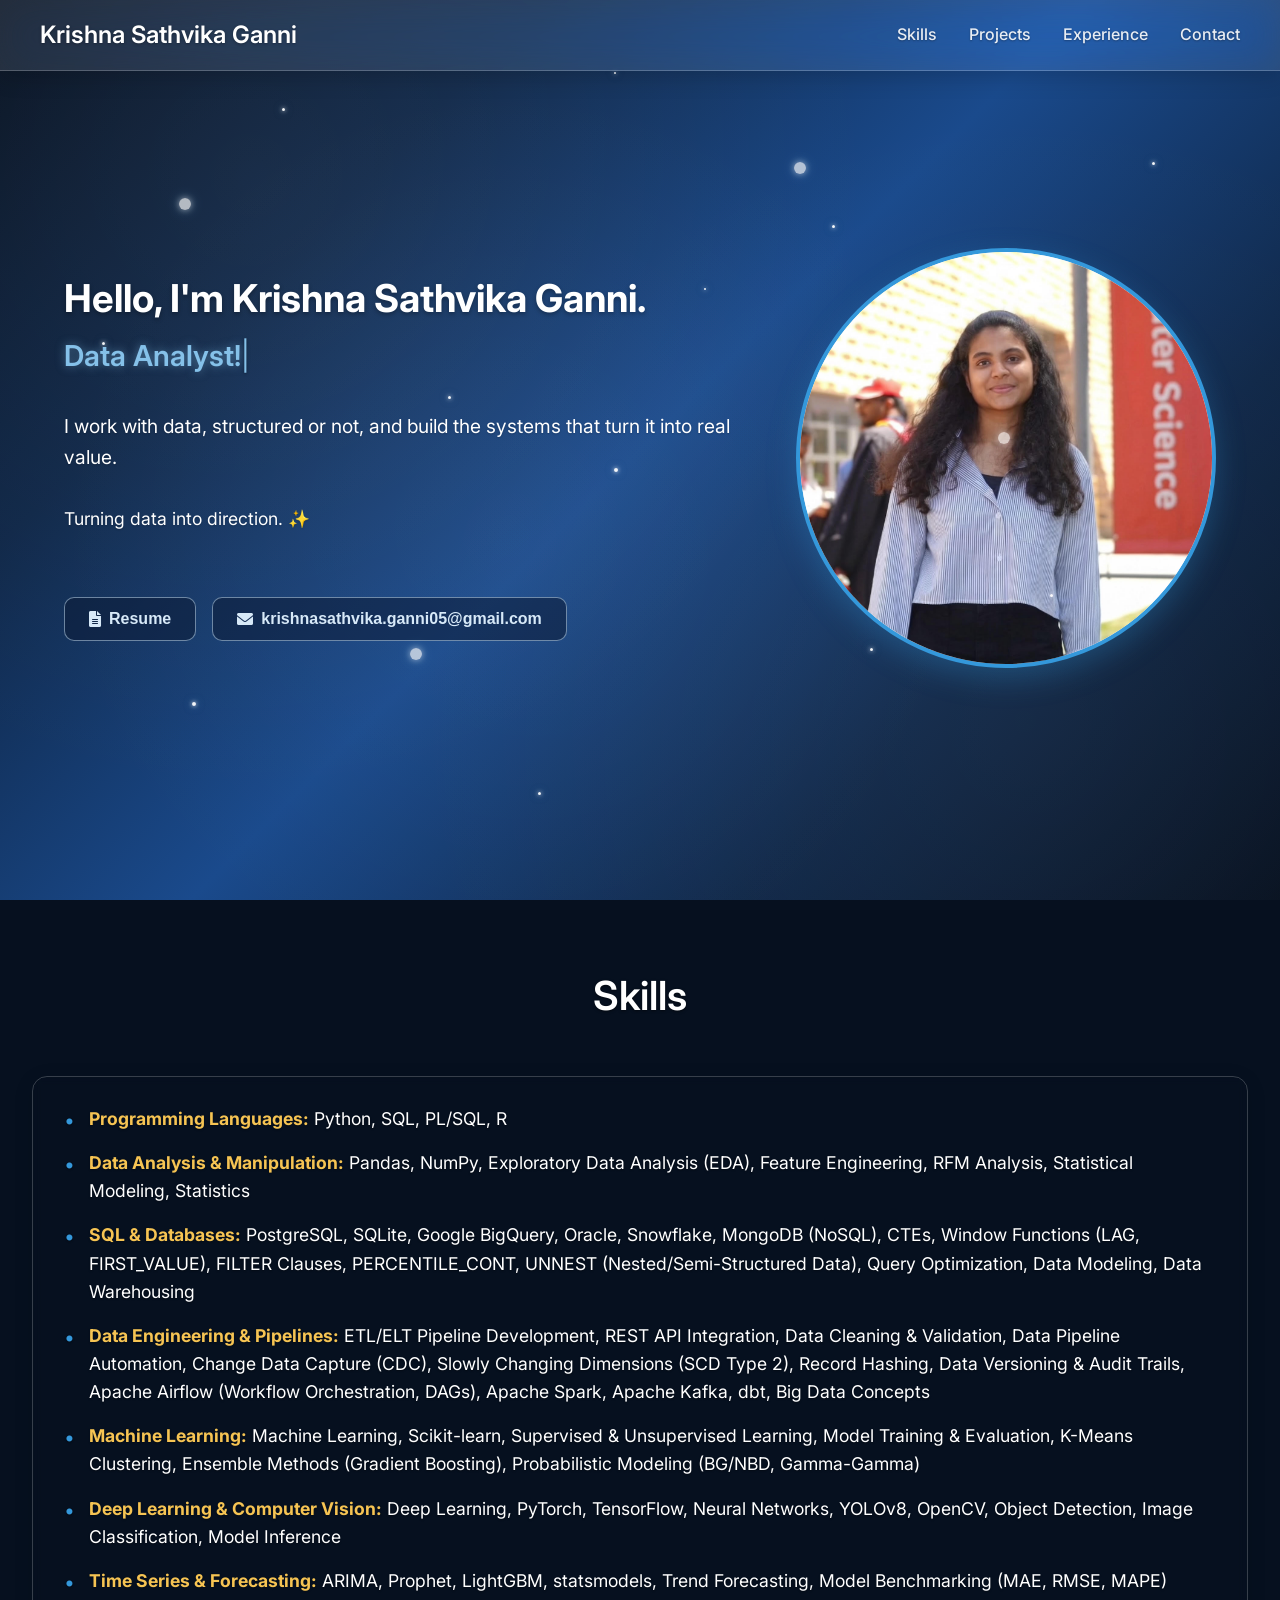
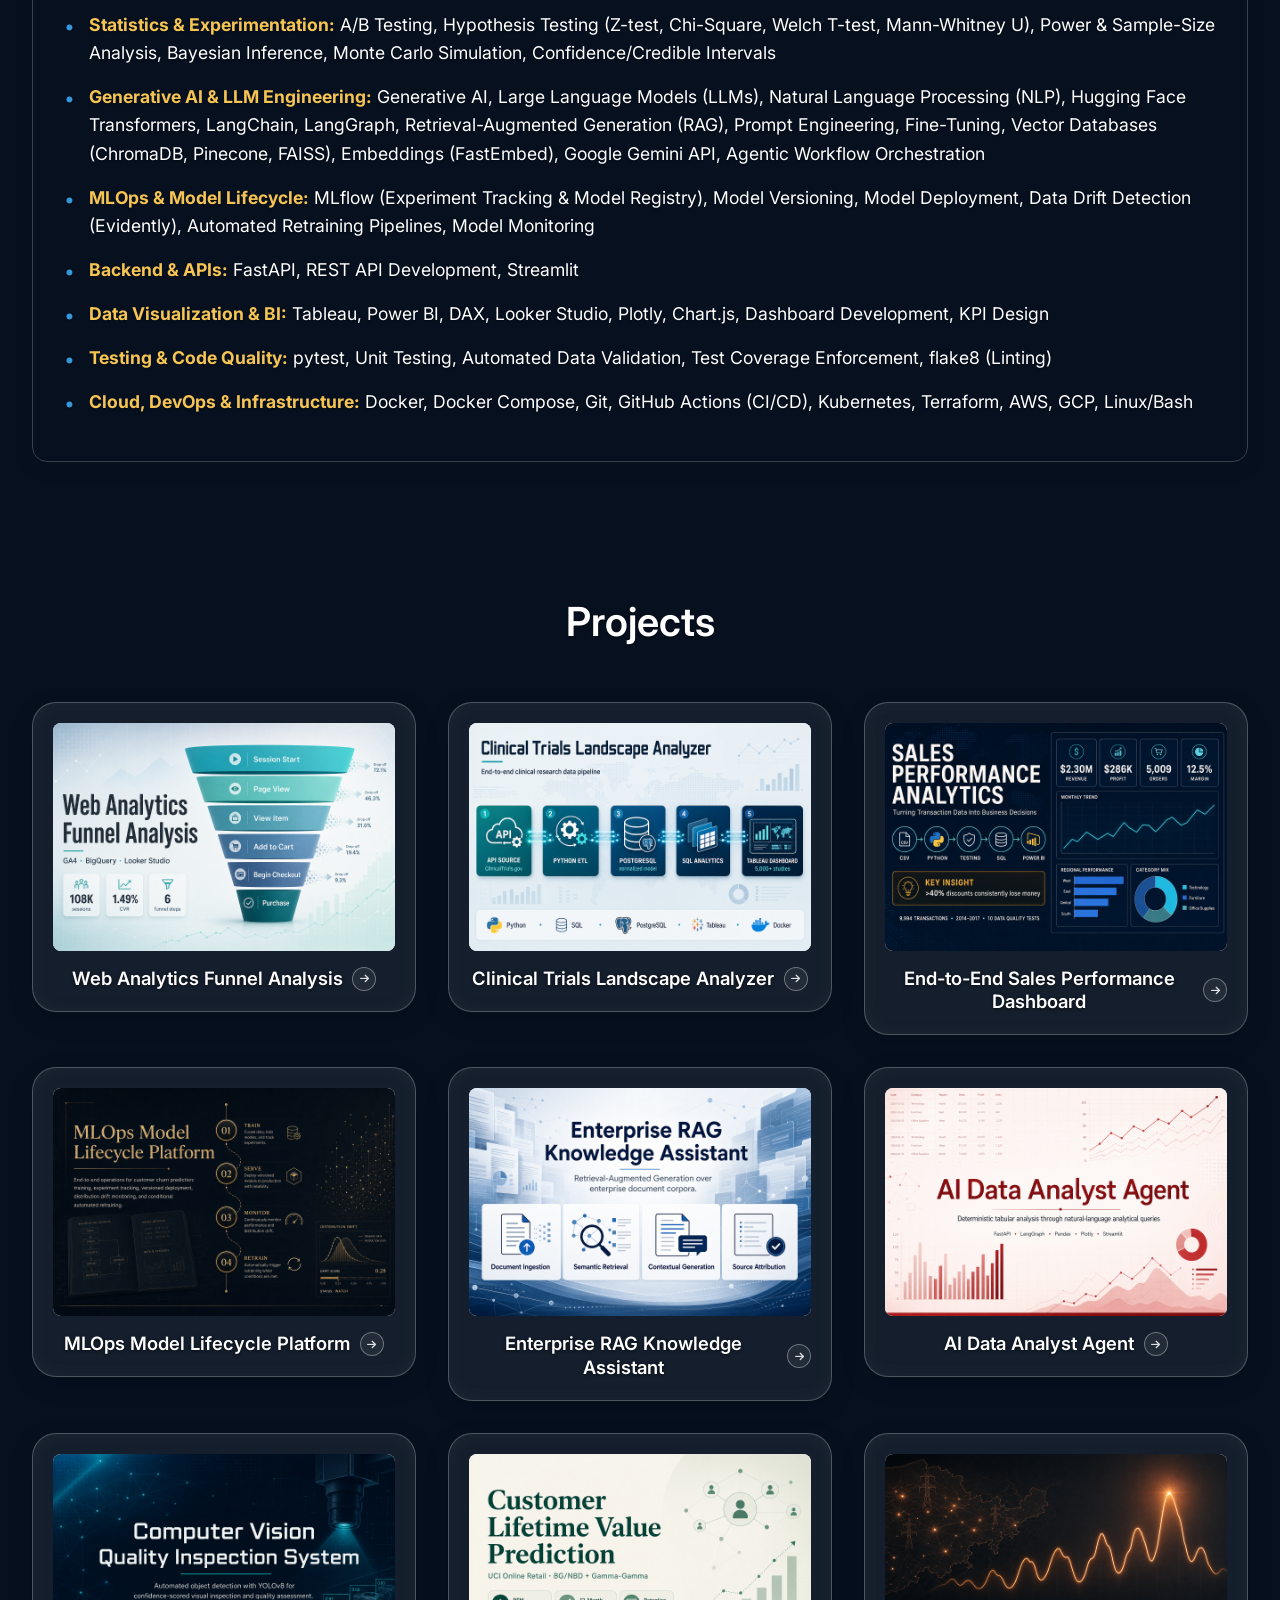
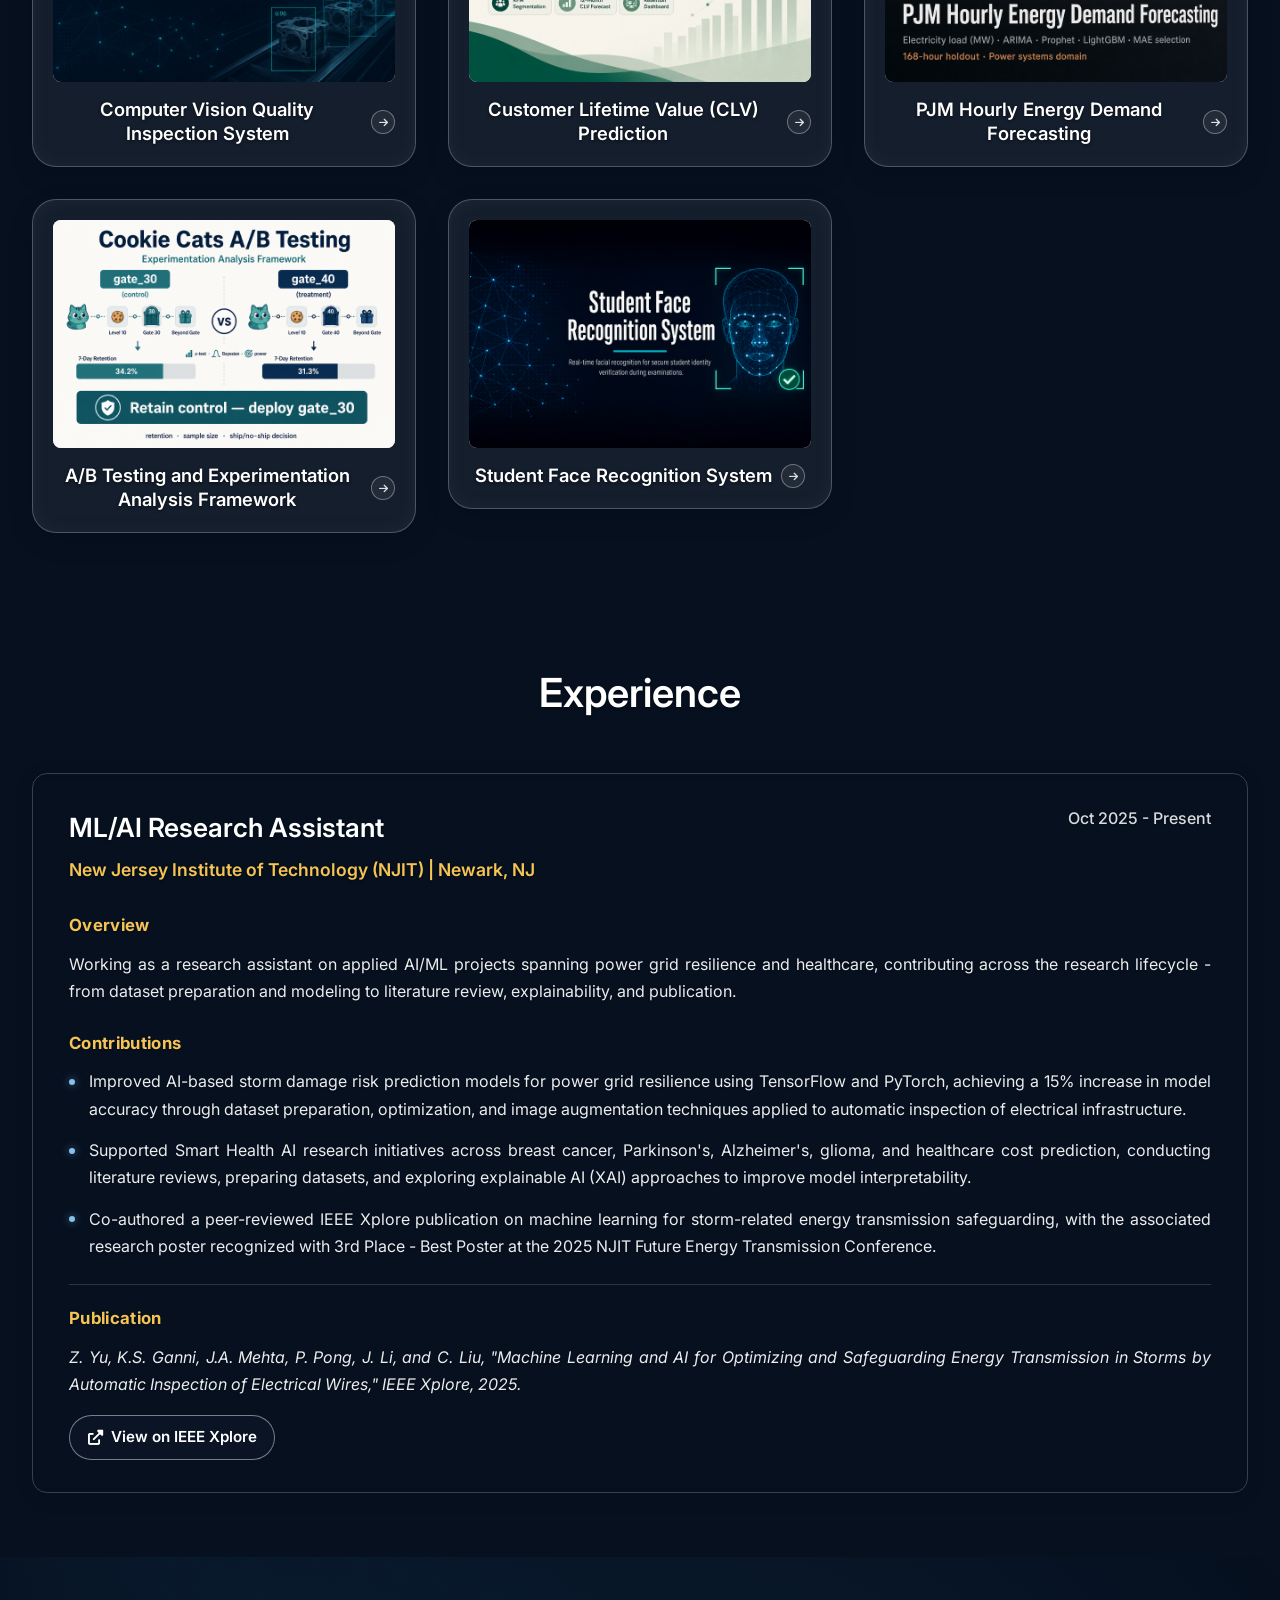
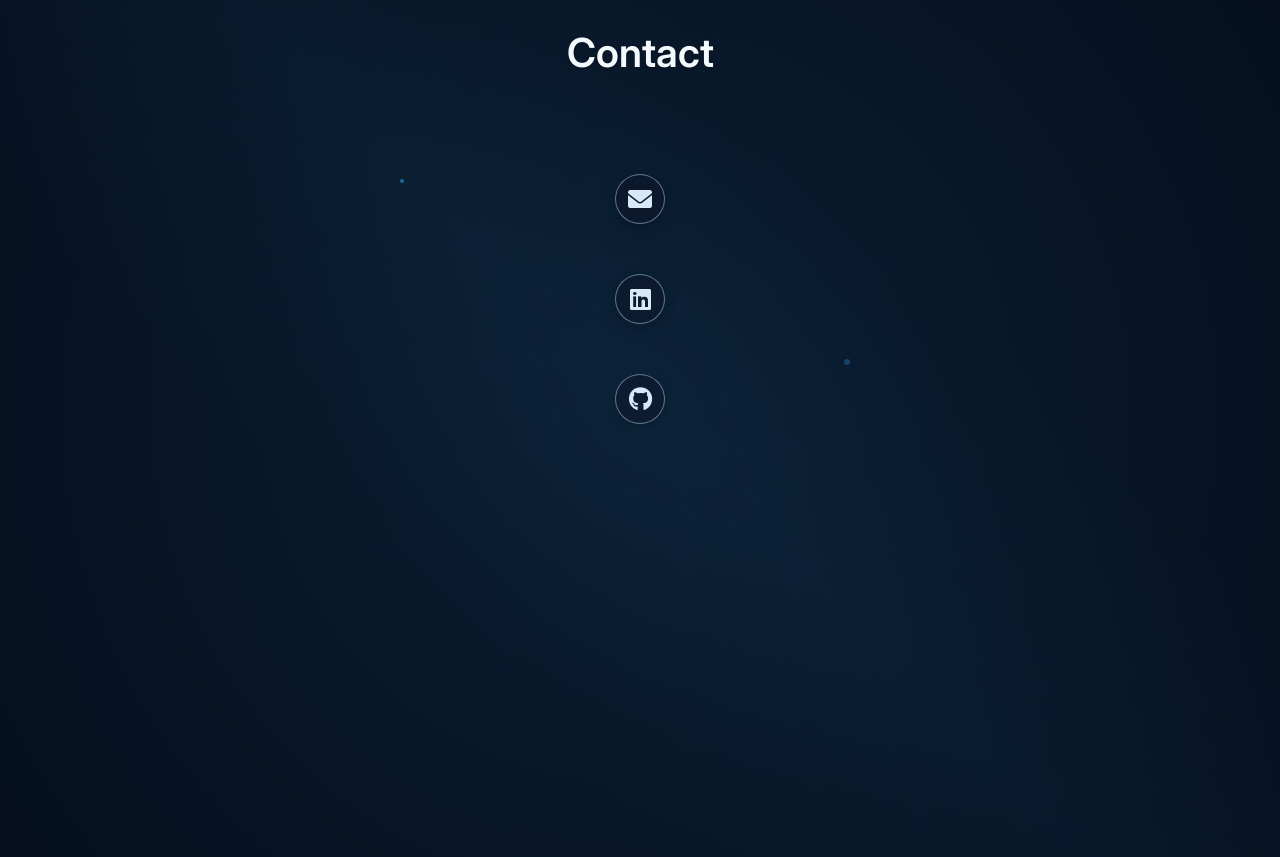
==== commit 6f307ac4: "Update Portfolio" ====
--- a/index.html
+++ b/index.html
@@ -85,7 +85,7 @@
                     </div>
                     <div class="home-right">
                         <div class="profile-image">
-                            <img src="assets/images/profile.jpg" alt="Krishna Sathvika Ganni" />
+                            <img src="assets/images/profile.jpg?v=3" alt="Krishna Sathvika Ganni" />
                         </div>
                     </div>
                 </div>
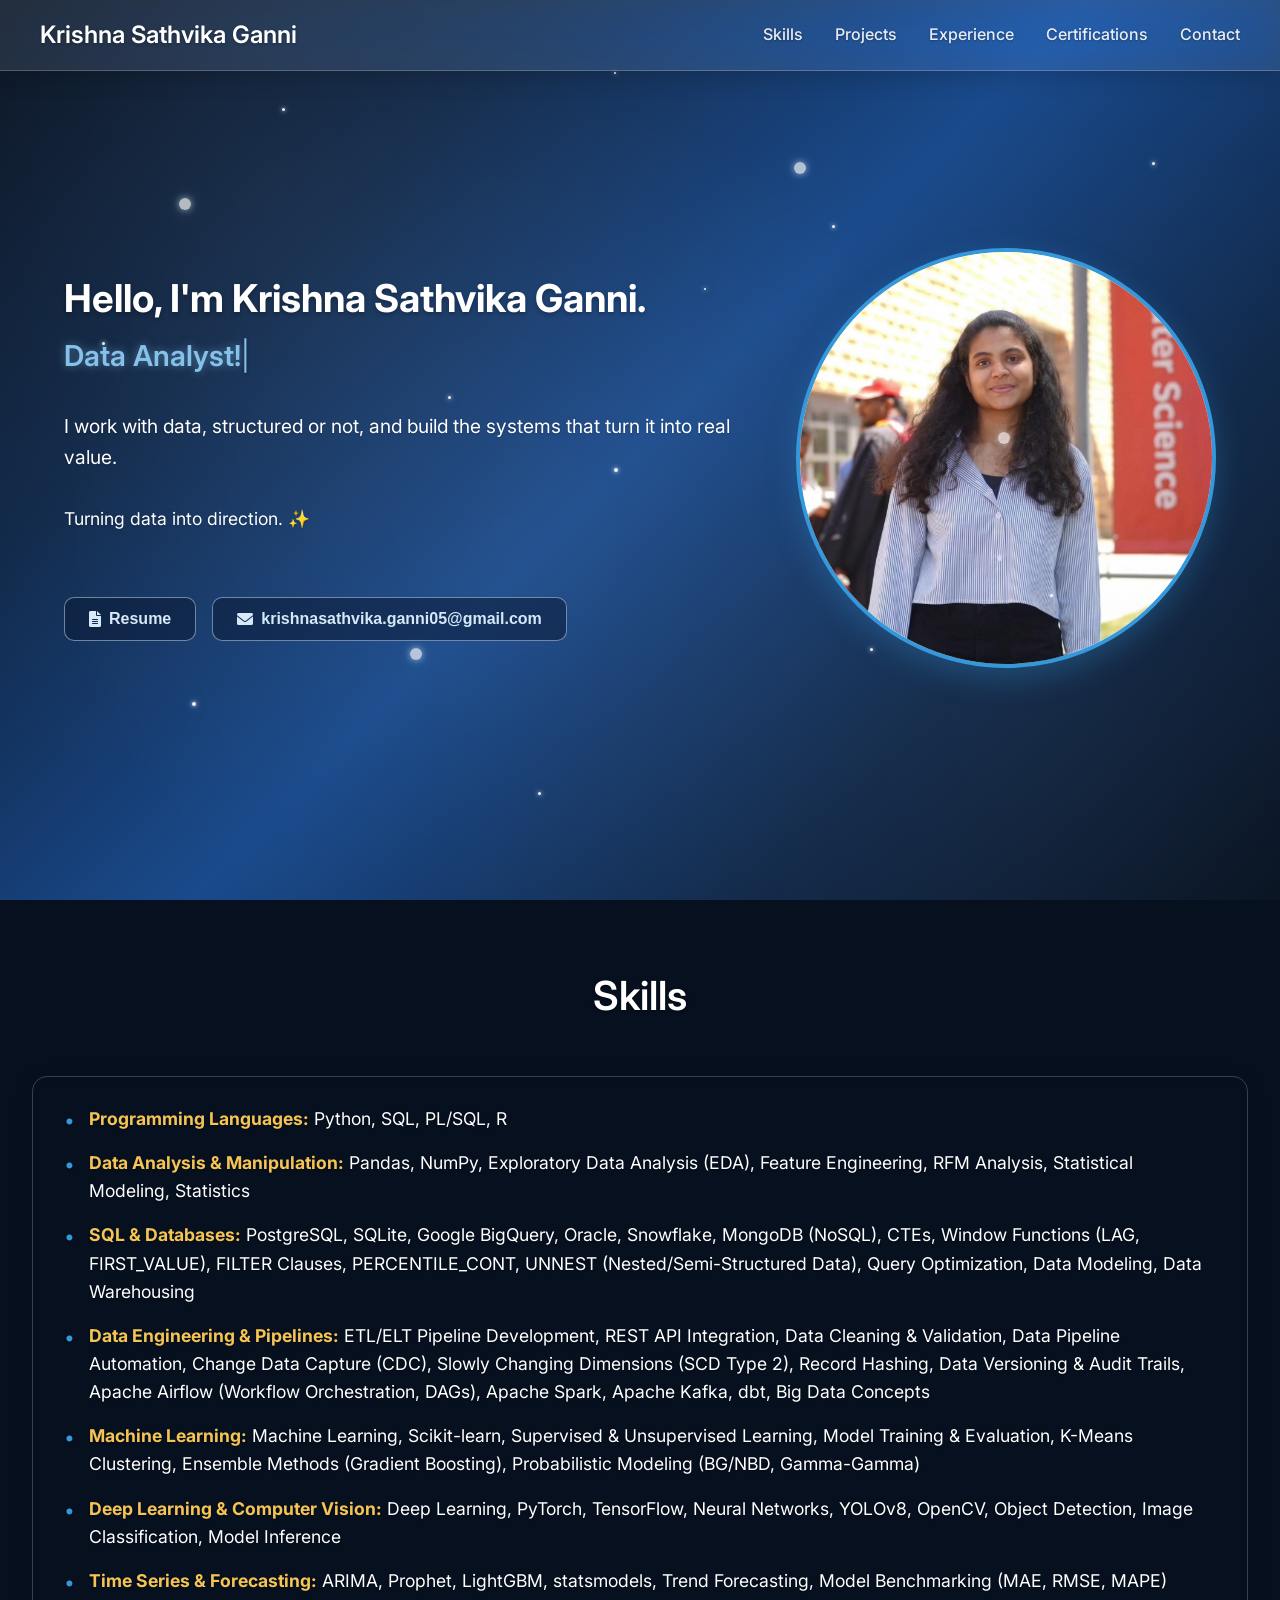
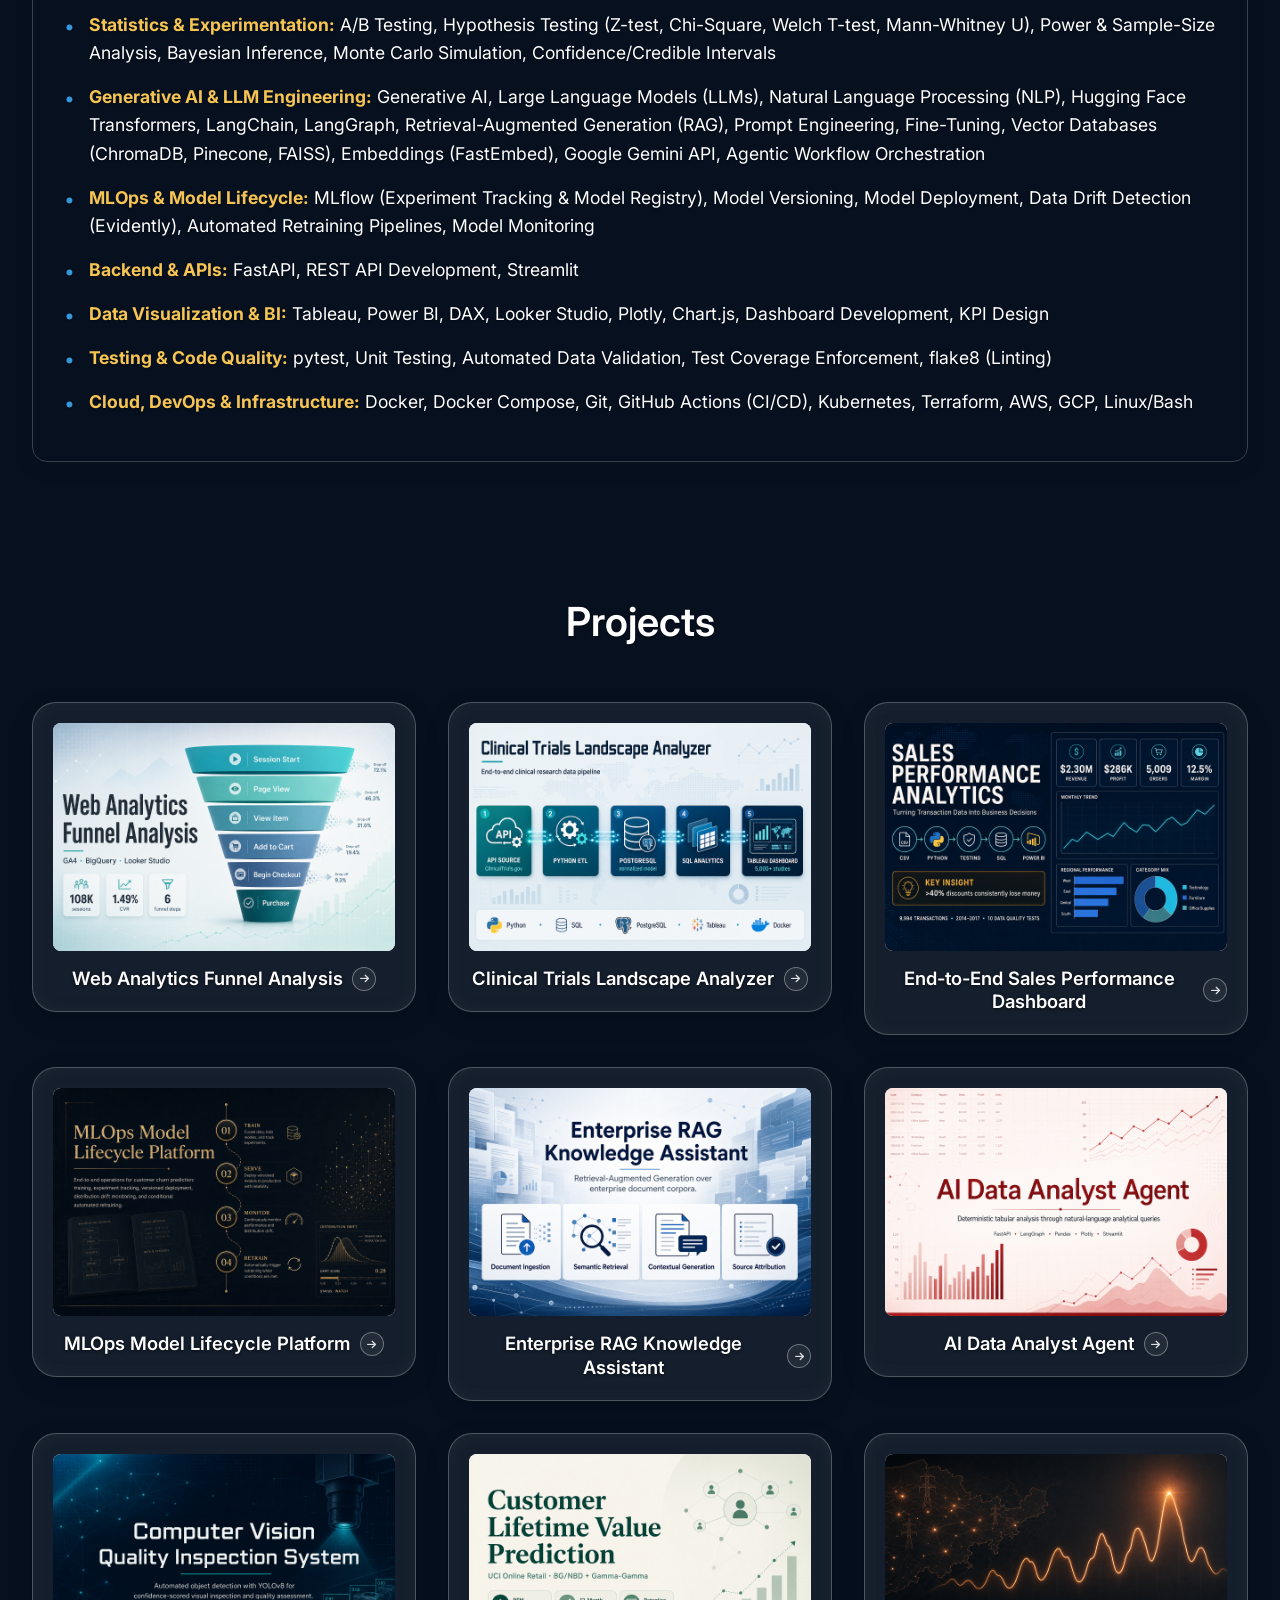
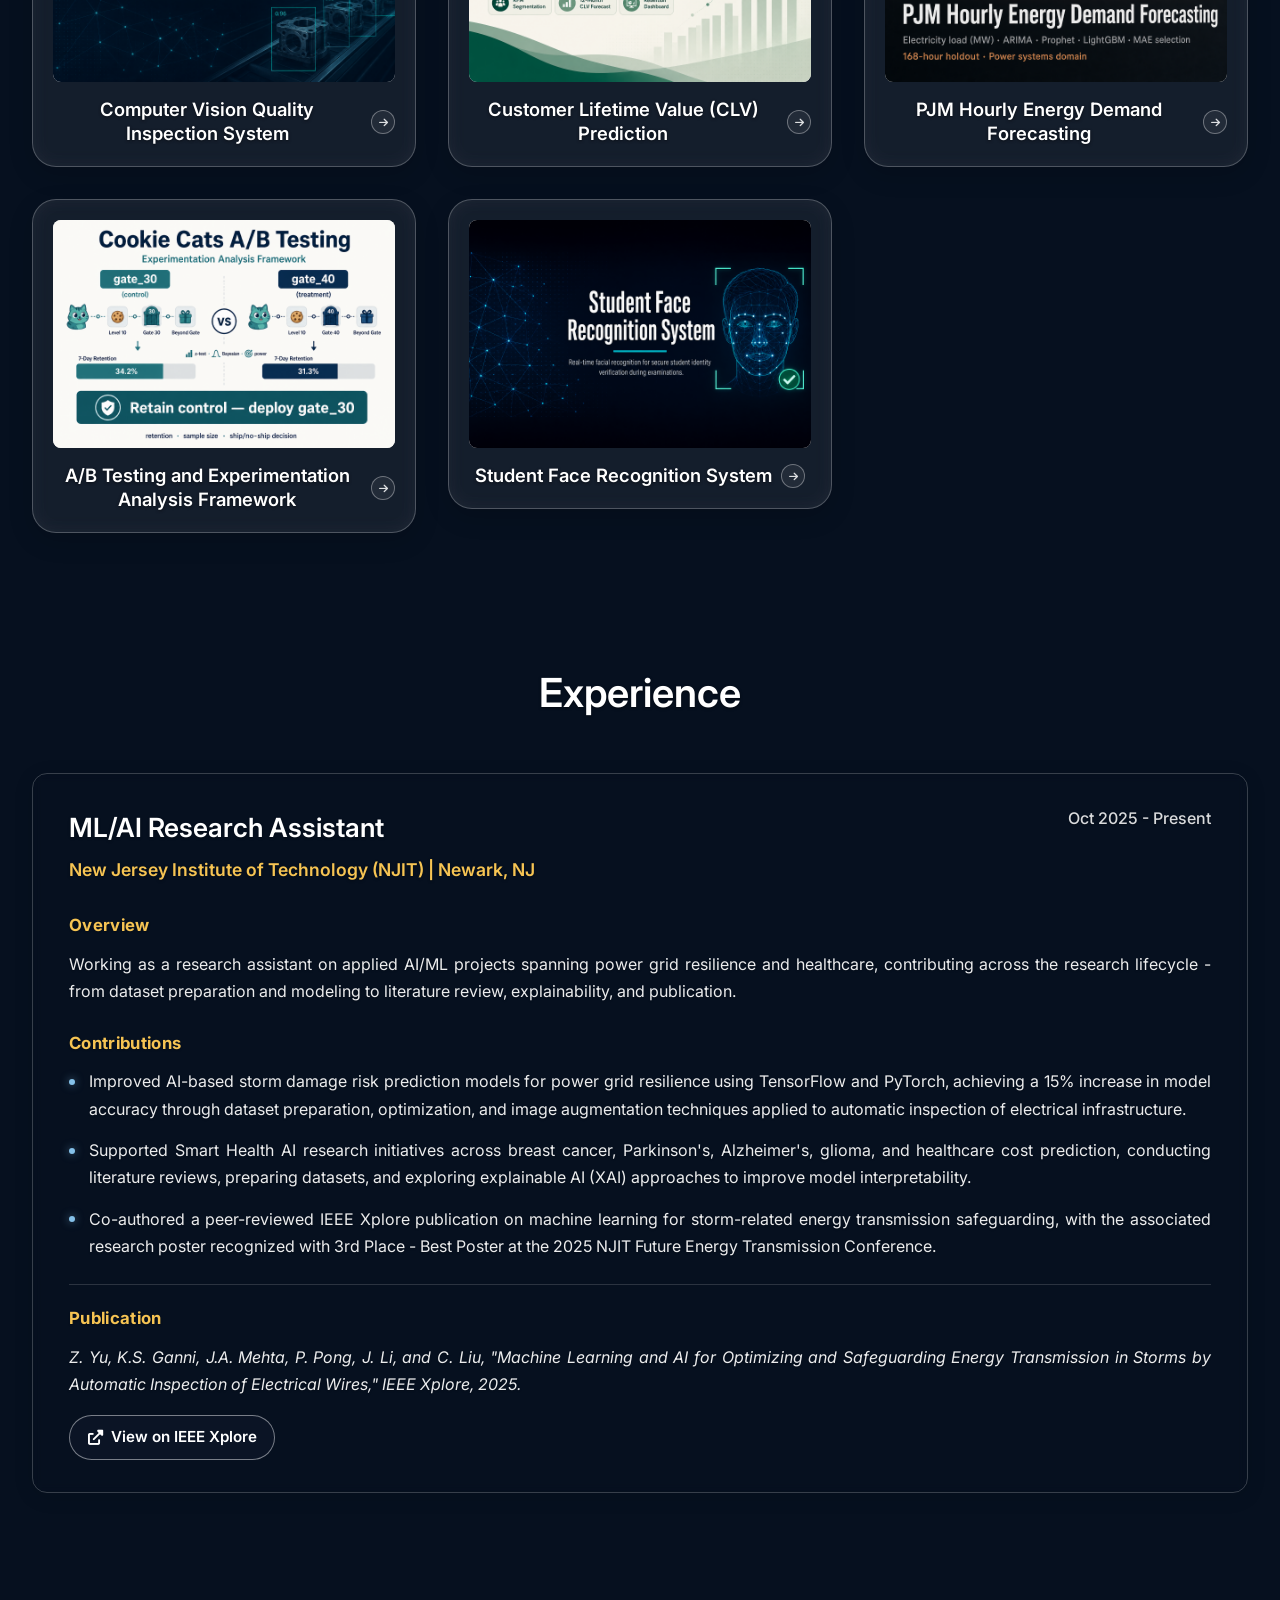
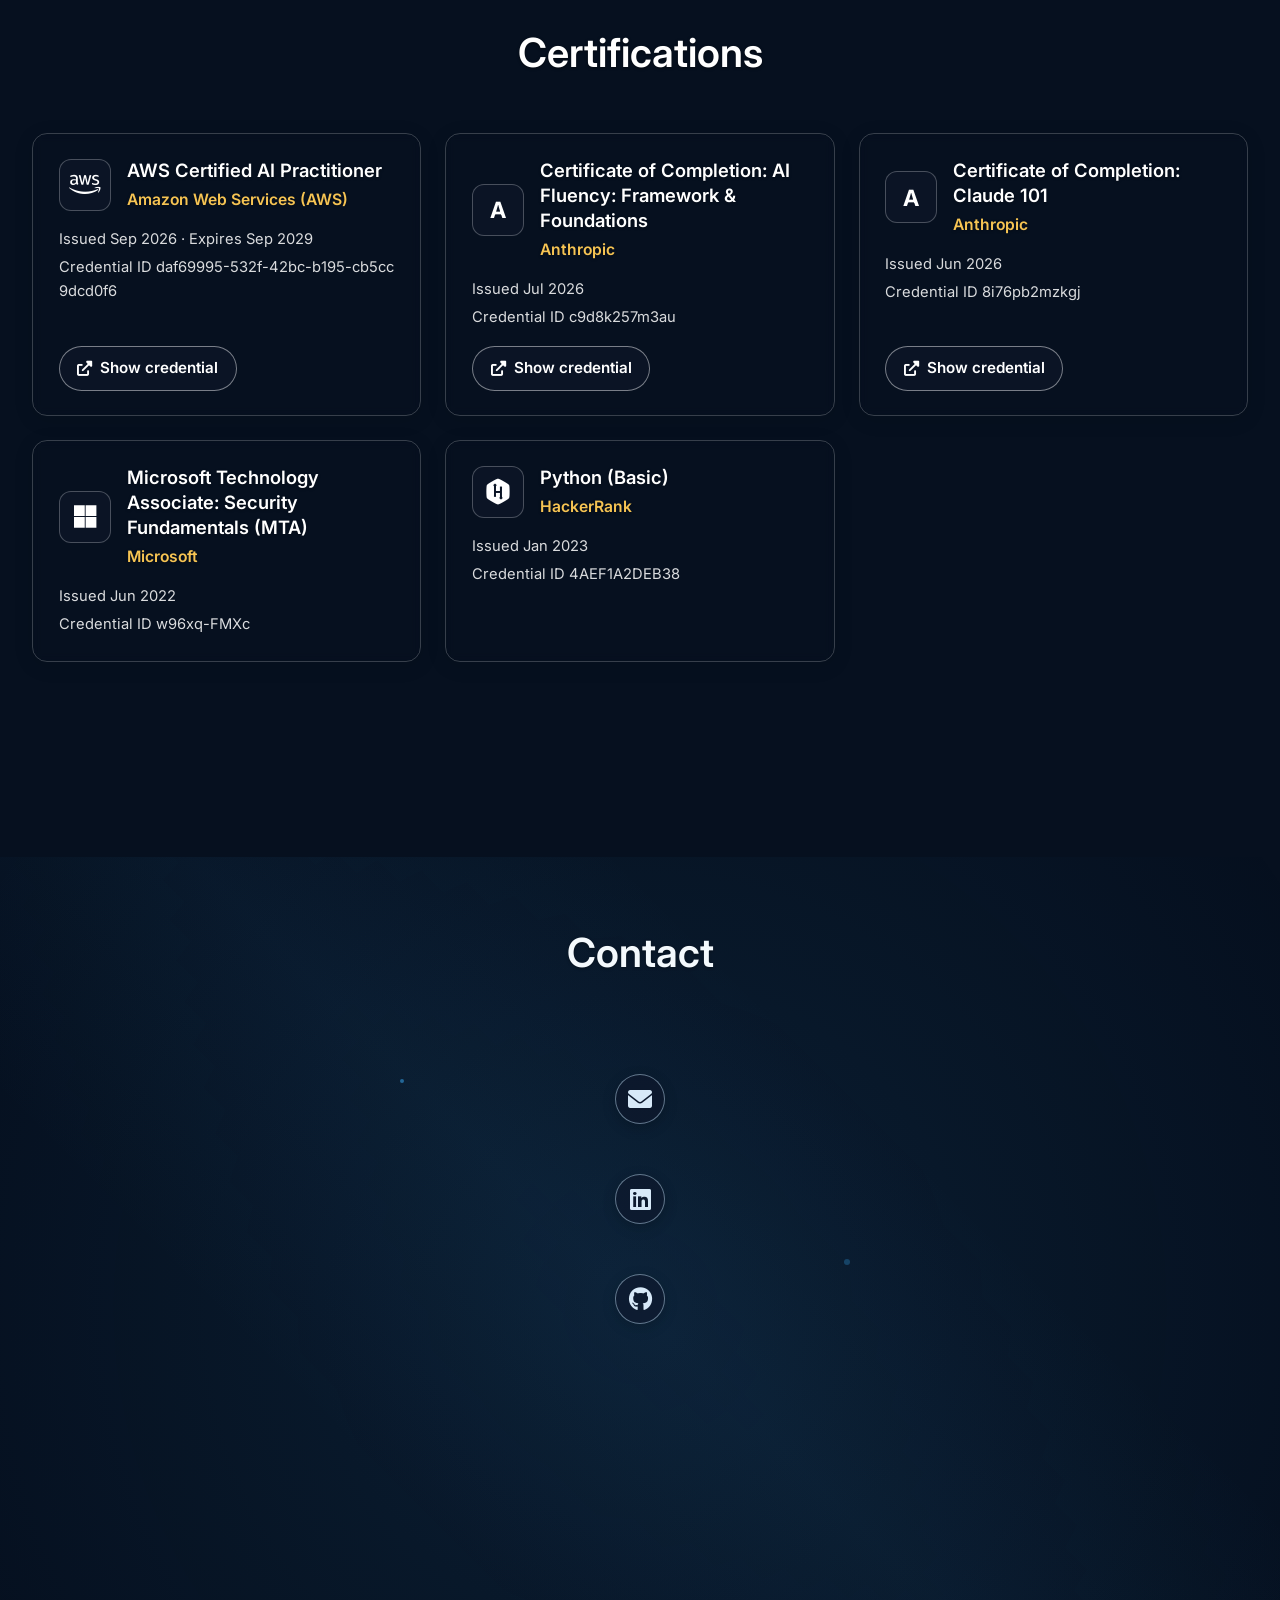
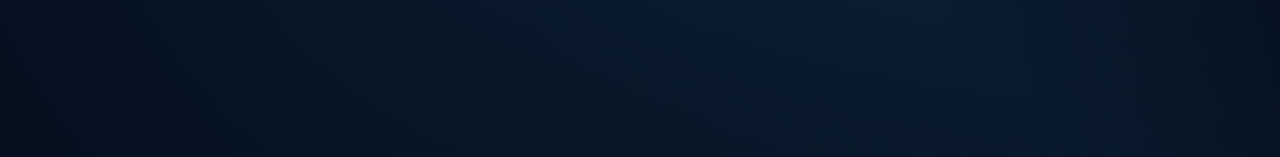
==== commit e0fb57c9: "Add certifications section, update resume, and fix mobile nav overflow" ====
--- a/index.html
+++ b/index.html
@@ -4,7 +4,7 @@
     <meta charset="UTF-8">
     <meta name="viewport" content="width=device-width, initial-scale=1.0">
     <title>Krishna Sathvika Ganni - Portfolio</title>
-    <link rel="stylesheet" href="styles.css?v=36">
+    <link rel="stylesheet" href="styles.css?v=39">
     <link href="https://cdnjs.cloudflare.com/ajax/libs/font-awesome/6.0.0/css/all.min.css" rel="stylesheet">
     <link href="https://fonts.googleapis.com/css2?family=Inter:wght@300;400;500;600;700&display=swap" rel="stylesheet">
 </head>
@@ -49,6 +49,9 @@
                 </li>
                 <li class="nav-item">
                     <a href="#experience" class="nav-link">Experience</a>
+                </li>
+                <li class="nav-item">
+                    <a href="#certifications" class="nav-link">Certifications</a>
                 </li>
                 <li class="nav-item">
                     <a href="#contact" class="nav-link">Contact</a>
@@ -465,6 +468,93 @@
             </div>
         </section>
 
+        <!-- Certifications Section -->
+        <section id="certifications" class="section reveal-section">
+            <div class="section-container">
+                <h2 class="section-title reveal-title">Certifications</h2>
+                <div class="certifications-grid reveal-content">
+                    <div class="cert-card">
+                        <div class="cert-card-top">
+                            <span class="cert-logo" aria-hidden="true"><i class="fab fa-aws"></i></span>
+                            <div>
+                                <h3 class="cert-title">AWS Certified AI Practitioner</h3>
+                                <div class="cert-issuer">Amazon Web Services (AWS)</div>
+                            </div>
+                        </div>
+                        <div class="cert-meta">
+                            <span>Issued Sep 2026 · Expires Sep 2029</span>
+                            <span class="cert-id">Credential ID daf69995-532f-42bc-b195-cb5cc9dcd0f6</span>
+                        </div>
+                        <a href="https://www.credly.com/badges/daf69995-532f-42bc-b195-cb5cc9dcd0f6/linked_in_profile" target="_blank" rel="noopener noreferrer" class="publication-link cert-link">
+                            <i class="fas fa-external-link-alt"></i> Show credential
+                        </a>
+                    </div>
+
+                    <div class="cert-card">
+                        <div class="cert-card-top">
+                            <span class="cert-logo cert-logo-text" aria-hidden="true">A</span>
+                            <div>
+                                <h3 class="cert-title">Certificate of Completion: AI Fluency: Framework &amp; Foundations</h3>
+                                <div class="cert-issuer">Anthropic</div>
+                            </div>
+                        </div>
+                        <div class="cert-meta">
+                            <span>Issued Jul 2026</span>
+                            <span class="cert-id">Credential ID c9d8k257m3au</span>
+                        </div>
+                        <a href="https://verify.skilljar.com/c/c9d8k257m3au" target="_blank" rel="noopener noreferrer" class="publication-link cert-link">
+                            <i class="fas fa-external-link-alt"></i> Show credential
+                        </a>
+                    </div>
+
+                    <div class="cert-card">
+                        <div class="cert-card-top">
+                            <span class="cert-logo cert-logo-text" aria-hidden="true">A</span>
+                            <div>
+                                <h3 class="cert-title">Certificate of Completion: Claude 101</h3>
+                                <div class="cert-issuer">Anthropic</div>
+                            </div>
+                        </div>
+                        <div class="cert-meta">
+                            <span>Issued Jun 2026</span>
+                            <span class="cert-id">Credential ID 8i76pb2mzkgj</span>
+                        </div>
+                        <a href="https://verify.skilljar.com/c/8i76pb2mzkgj" target="_blank" rel="noopener noreferrer" class="publication-link cert-link">
+                            <i class="fas fa-external-link-alt"></i> Show credential
+                        </a>
+                    </div>
+
+                    <div class="cert-card">
+                        <div class="cert-card-top">
+                            <span class="cert-logo" aria-hidden="true"><i class="fab fa-microsoft"></i></span>
+                            <div>
+                                <h3 class="cert-title">Microsoft Technology Associate: Security Fundamentals (MTA)</h3>
+                                <div class="cert-issuer">Microsoft</div>
+                            </div>
+                        </div>
+                        <div class="cert-meta">
+                            <span>Issued Jun 2022</span>
+                            <span class="cert-id">Credential ID w96xq-FMXc</span>
+                        </div>
+                    </div>
+
+                    <div class="cert-card">
+                        <div class="cert-card-top">
+                            <span class="cert-logo" aria-hidden="true"><i class="fab fa-hackerrank"></i></span>
+                            <div>
+                                <h3 class="cert-title">Python (Basic)</h3>
+                                <div class="cert-issuer">HackerRank</div>
+                            </div>
+                        </div>
+                        <div class="cert-meta">
+                            <span>Issued Jan 2023</span>
+                            <span class="cert-id">Credential ID 4AEF1A2DEB38</span>
+                        </div>
+                    </div>
+                </div>
+            </div>
+        </section>
+
         <!-- Contact Section -->
         <div class="diagonal-divider divider-5"></div>
         <section id="contact" class="section reveal-section">
@@ -513,7 +603,7 @@
                 <iframe id="resume-frame" title="Krishna Sathvika Ganni resume"></iframe>
                 <div class="resume-fallback">
                     <p>Your browser can't display the PDF inline.</p>
-                    <a href="assets/documents/Krishna_Sathvika_Ganni_Resume.pdf" target="_blank" rel="noopener noreferrer" class="resume-modal-btn">
+                    <a href="assets/documents/Krishna_Sathvika_Ganni_Resume.pdf?v=3" target="_blank" rel="noopener noreferrer" class="resume-modal-btn">
                         <i class="fas fa-external-link-alt"></i> Open Resume
                     </a>
                 </div>
@@ -521,6 +611,6 @@
         </div>
     </div>
 
-    <script src="script.js?v=35"></script>
+    <script src="script.js?v=36"></script>
 </body>
 </html>
--- a/styles.css
+++ b/styles.css
@@ -1219,6 +1219,99 @@
     color: #dbeafe !important;
 }
 
+/* Certifications Section */
+#certifications .section-container {
+    max-width: 1680px;
+    padding: 0 2rem;
+}
+
+.certifications-grid {
+    display: grid;
+    grid-template-columns: repeat(auto-fit, minmax(min(320px, 100%), 1fr));
+    gap: 1.5rem;
+    width: 100%;
+}
+
+.cert-card {
+    display: flex;
+    flex-direction: column;
+    gap: 1rem;
+    padding: 1.5rem 1.6rem;
+    border: 1px solid rgba(255, 255, 255, 0.2);
+    border-radius: 15px;
+    box-shadow: 0 4px 20px rgba(0, 0, 0, 0.1);
+    backdrop-filter: blur(5px);
+    -webkit-backdrop-filter: blur(5px);
+    transition: transform 0.25s ease, border-color 0.25s ease;
+}
+
+.cert-card:hover {
+    transform: translateY(-4px);
+    border-color: rgba(133, 193, 233, 0.6);
+}
+
+.cert-card-top {
+    display: flex;
+    align-items: center;
+    gap: 1rem;
+}
+
+.cert-logo {
+    flex-shrink: 0;
+    width: 52px;
+    height: 52px;
+    border-radius: 12px;
+    display: flex;
+    align-items: center;
+    justify-content: center;
+    background: rgba(15, 23, 42, 0.65);
+    border: 1px solid rgba(255, 255, 255, 0.25);
+    color: #ffffff;
+    font-size: 1.6rem;
+}
+
+.cert-logo-text {
+    font-size: 1.4rem;
+    font-weight: 700;
+}
+
+.cert-title {
+    margin: 0;
+    font-size: 1.15rem;
+    font-weight: 600;
+    line-height: 1.35;
+    color: #ffffff !important;
+    text-shadow: 0 1px 3px rgba(0, 0, 0, 0.3);
+}
+
+.cert-issuer {
+    margin-top: 0.25rem;
+    font-size: 0.98rem;
+    font-weight: 600;
+    color: #f6c453 !important;
+    text-shadow: 0 1px 3px rgba(0, 0, 0, 0.4);
+}
+
+.cert-meta {
+    display: flex;
+    flex-direction: column;
+    gap: 0.3rem;
+    font-size: 0.92rem;
+}
+
+.cert-meta span {
+    color: rgba(255, 255, 255, 0.85) !important;
+}
+
+.cert-id {
+    word-break: break-all;
+}
+
+.cert-link {
+    margin-top: auto;
+    align-self: flex-start;
+}
+
 /* Contact Section */
 #contact {
     position: relative;
@@ -1809,3 +1902,35 @@
         display: flex;
     }
 }
+
+@media (max-width: 900px) {
+    .nav-container {
+        flex-direction: column;
+        gap: 0.5rem;
+    }
+
+    .nav-menu {
+        flex-wrap: wrap;
+        justify-content: center;
+        gap: 0.35rem 1rem;
+    }
+
+    #home.section,
+    .section:first-child {
+        padding-top: 9rem;
+    }
+
+    .section {
+        scroll-margin-top: 130px;
+    }
+}
+
+@media (max-width: 480px) {
+    .nav-logo {
+        font-size: 1.25rem;
+    }
+
+    .nav-link {
+        font-size: 0.92rem;
+    }
+}
